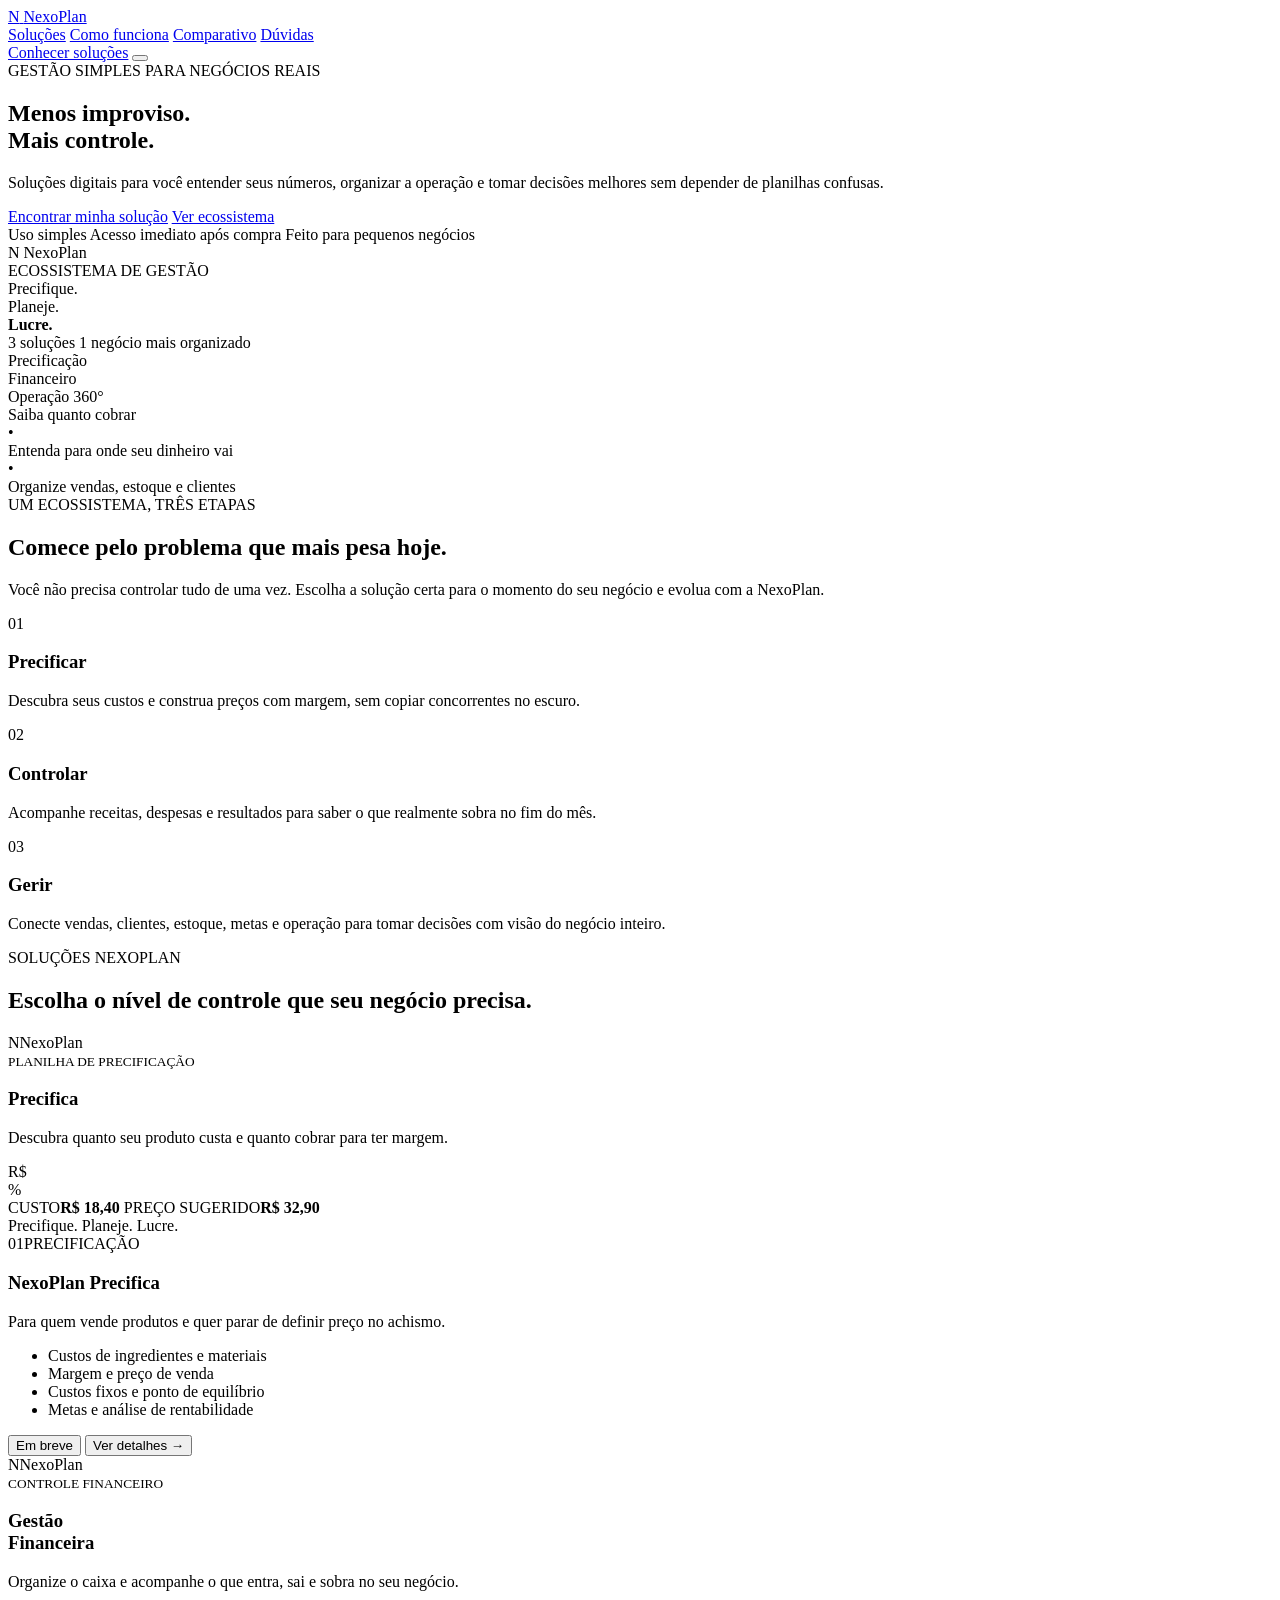
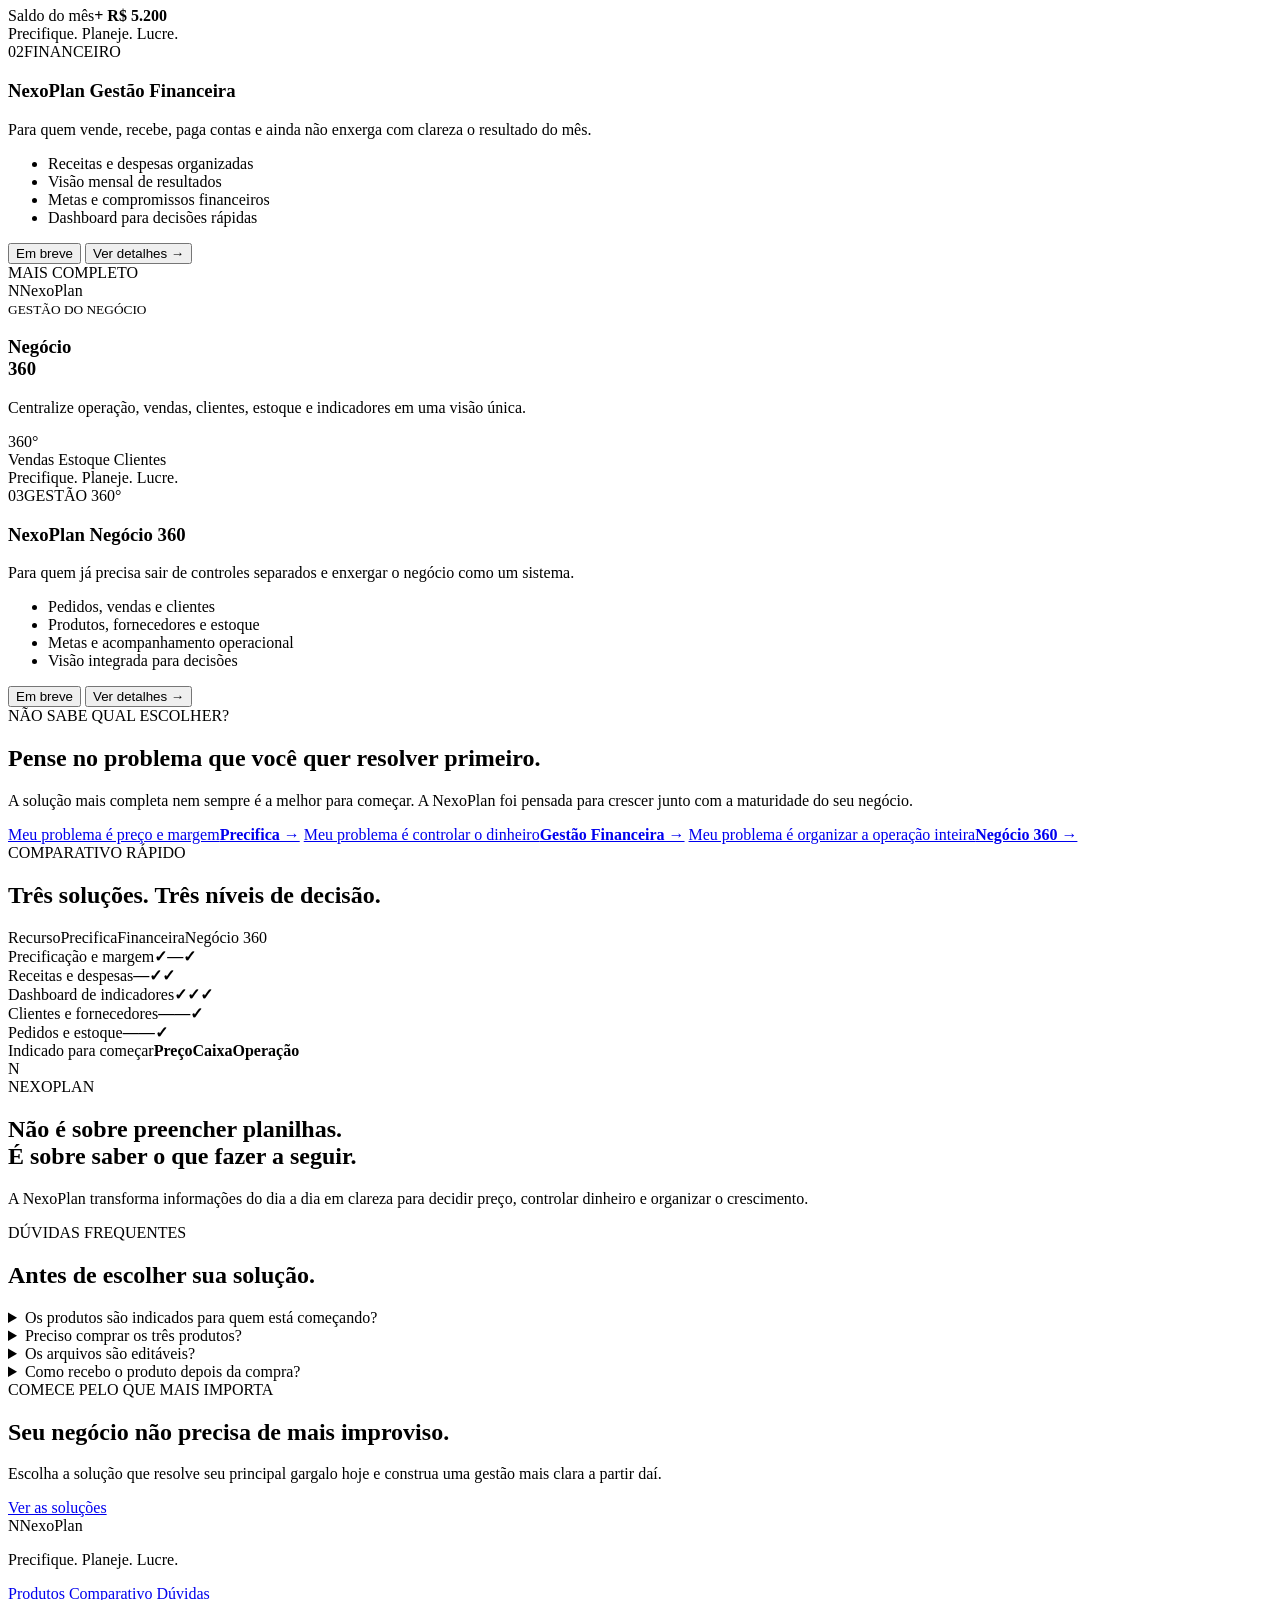
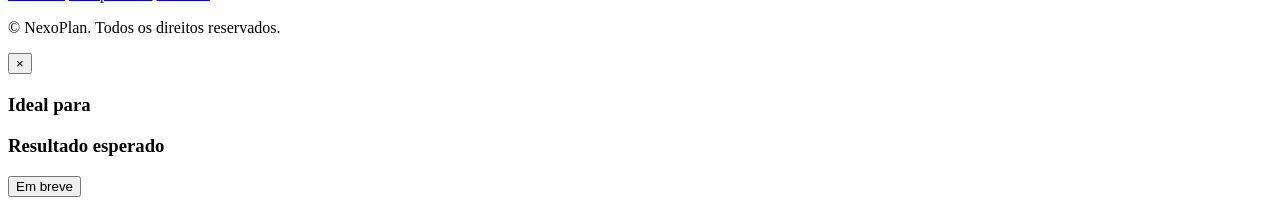
==== index.html @ f985e84d "feat: add three-product NexoPlan landing page" ====
<!DOCTYPE html>
<html lang="pt-BR">
<head>
  <meta charset="UTF-8" />
  <meta name="viewport" content="width=device-width, initial-scale=1.0" />
  <meta name="description" content="NexoPlan: soluções digitais para precificação, gestão financeira e organização de pequenos negócios." />
  <meta name="theme-color" content="#08120e" />
  <title>NexoPlan — Precifique. Planeje. Lucre.</title>
  <link rel="preconnect" href="https://fonts.googleapis.com">
  <link rel="preconnect" href="https://fonts.gstatic.com" crossorigin>
  <link href="https://fonts.googleapis.com/css2?family=Manrope:wght@400;500;600;700;800&family=Plus+Jakarta+Sans:wght@500;600;700;800&display=swap" rel="stylesheet">
  <link rel="stylesheet" href="styles.css" />
</head>
<body>
  <div class="page-glow glow-one"></div>
  <div class="page-glow glow-two"></div>

  <header class="site-header" id="top">
    <a class="brand" href="#top" aria-label="NexoPlan — início">
      <span class="brand-mark" aria-hidden="true">N</span>
      <span class="brand-name">NexoPlan</span>
    </a>

    <nav class="nav" aria-label="Navegação principal">
      <a href="#solucoes">Soluções</a>
      <a href="#como-funciona">Como funciona</a>
      <a href="#comparativo">Comparativo</a>
      <a href="#faq">Dúvidas</a>
    </nav>

    <a class="header-cta" href="#solucoes">Conhecer soluções</a>
    <button class="menu-button" type="button" aria-label="Abrir menu" aria-expanded="false">
      <span></span><span></span>
    </button>
  </header>

  <main>
    <section class="hero section-shell">
      <div class="hero-copy reveal">
        <span class="eyebrow">GESTÃO SIMPLES PARA NEGÓCIOS REAIS</span>
        <h1>Menos improviso.<br><span>Mais controle.</span></h1>
        <p class="hero-text">
          Soluções digitais para você entender seus números, organizar a operação e tomar decisões melhores sem depender de planilhas confusas.
        </p>
        <div class="hero-actions">
          <a class="button button-primary" href="#solucoes">Encontrar minha solução</a>
          <a class="button button-ghost" href="#ecossistema">Ver ecossistema</a>
        </div>
        <div class="trust-row" aria-label="Principais benefícios">
          <span><i></i> Uso simples</span>
          <span><i></i> Acesso imediato após compra</span>
          <span><i></i> Feito para pequenos negócios</span>
        </div>
      </div>

      <div class="hero-visual reveal delay-1" aria-label="Ecossistema de produtos NexoPlan">
        <div class="hero-card hero-card-main">
          <div class="mini-brand"><span>N</span> NexoPlan</div>
          <div class="hero-card-kicker">ECOSSISTEMA DE GESTÃO</div>
          <div class="hero-card-title">Precifique.<br>Planeje.<br><strong>Lucre.</strong></div>
          <div class="hero-card-footer">
            <span>3 soluções</span>
            <span>1 negócio mais organizado</span>
          </div>
        </div>
        <div class="floating-chip chip-one"><span class="dot dot-lime"></span> Precificação</div>
        <div class="floating-chip chip-two"><span class="dot dot-green"></span> Financeiro</div>
        <div class="floating-chip chip-three"><span class="dot dot-soft"></span> Operação 360°</div>
      </div>
    </section>

    <section class="proof-strip" aria-label="Proposta de valor">
      <div>Saiba quanto cobrar</div>
      <span>•</span>
      <div>Entenda para onde seu dinheiro vai</div>
      <span>•</span>
      <div>Organize vendas, estoque e clientes</div>
    </section>

    <section class="section-shell intro-section" id="ecossistema">
      <div class="section-heading reveal">
        <span class="eyebrow">UM ECOSSISTEMA, TRÊS ETAPAS</span>
        <h2>Comece pelo problema que mais pesa hoje.</h2>
        <p>Você não precisa controlar tudo de uma vez. Escolha a solução certa para o momento do seu negócio e evolua com a NexoPlan.</p>
      </div>
      <div class="journey-grid">
        <article class="journey-step reveal">
          <span>01</span>
          <h3>Precificar</h3>
          <p>Descubra seus custos e construa preços com margem, sem copiar concorrentes no escuro.</p>
        </article>
        <article class="journey-step reveal delay-1">
          <span>02</span>
          <h3>Controlar</h3>
          <p>Acompanhe receitas, despesas e resultados para saber o que realmente sobra no fim do mês.</p>
        </article>
        <article class="journey-step reveal delay-2">
          <span>03</span>
          <h3>Gerir</h3>
          <p>Conecte vendas, clientes, estoque, metas e operação para tomar decisões com visão do negócio inteiro.</p>
        </article>
      </div>
    </section>

    <section class="products-section" id="solucoes">
      <div class="section-shell">
        <div class="section-heading reveal">
          <span class="eyebrow">SOLUÇÕES NEXOPLAN</span>
          <h2>Escolha o nível de controle que seu negócio precisa.</h2>
        </div>

        <div class="products-grid">
          <article class="product-card precifica reveal" data-product="precifica">
            <div class="product-cover" aria-label="NexoPlan Precifica">
              <div class="cover-topline"><span class="cover-mark">N</span><span>NexoPlan</span></div>
              <div class="cover-copy">
                <small>PLANILHA DE PRECIFICAÇÃO</small>
                <h3>Precifica</h3>
                <p>Descubra quanto seu produto custa e quanto cobrar para ter margem.</p>
              </div>
              <div class="cover-art pricing-art" aria-hidden="true">
                <div class="coin coin-a">R$</div>
                <div class="coin coin-b">%</div>
                <div class="calc-panel">
                  <span>CUSTO</span><strong>R$ 18,40</strong>
                  <span>PREÇO SUGERIDO</span><strong>R$ 32,90</strong>
                </div>
              </div>
              <div class="cover-tagline">Precifique. Planeje. Lucre.</div>
            </div>
            <div class="product-body">
              <div class="product-meta"><span class="product-number">01</span><span class="product-type">PRECIFICAÇÃO</span></div>
              <h3>NexoPlan Precifica</h3>
              <p class="product-lead">Para quem vende produtos e quer parar de definir preço no achismo.</p>
              <ul>
                <li>Custos de ingredientes e materiais</li>
                <li>Margem e preço de venda</li>
                <li>Custos fixos e ponto de equilíbrio</li>
                <li>Metas e análise de rentabilidade</li>
              </ul>
              <div class="product-actions">
                <button class="button button-primary purchase-button" data-buy="precifica" type="button">Em breve</button>
                <button class="text-button detail-button" data-detail="precifica" type="button">Ver detalhes <span>→</span></button>
              </div>
            </div>
          </article>

          <article class="product-card financeiro reveal delay-1" data-product="financeiro">
            <div class="product-cover" aria-label="NexoPlan Gestão Financeira">
              <div class="cover-topline"><span class="cover-mark">N</span><span>NexoPlan</span></div>
              <div class="cover-copy">
                <small>CONTROLE FINANCEIRO</small>
                <h3>Gestão<br>Financeira</h3>
                <p>Organize o caixa e acompanhe o que entra, sai e sobra no seu negócio.</p>
              </div>
              <div class="cover-art finance-art" aria-hidden="true">
                <div class="chart-bars"><i></i><i></i><i></i><i></i></div>
                <div class="trend-line"></div>
                <div class="finance-badge"><span>Saldo do mês</span><strong>+ R$ 5.200</strong></div>
              </div>
              <div class="cover-tagline">Precifique. Planeje. Lucre.</div>
            </div>
            <div class="product-body">
              <div class="product-meta"><span class="product-number">02</span><span class="product-type">FINANCEIRO</span></div>
              <h3>NexoPlan Gestão Financeira</h3>
              <p class="product-lead">Para quem vende, recebe, paga contas e ainda não enxerga com clareza o resultado do mês.</p>
              <ul>
                <li>Receitas e despesas organizadas</li>
                <li>Visão mensal de resultados</li>
                <li>Metas e compromissos financeiros</li>
                <li>Dashboard para decisões rápidas</li>
              </ul>
              <div class="product-actions">
                <button class="button button-primary purchase-button" data-buy="financeiro" type="button">Em breve</button>
                <button class="text-button detail-button" data-detail="financeiro" type="button">Ver detalhes <span>→</span></button>
              </div>
            </div>
          </article>

          <article class="product-card negocio reveal delay-2" data-product="negocio">
            <div class="recommended">MAIS COMPLETO</div>
            <div class="product-cover" aria-label="NexoPlan Negócio 360">
              <div class="cover-topline"><span class="cover-mark">N</span><span>NexoPlan</span></div>
              <div class="cover-copy">
                <small>GESTÃO DO NEGÓCIO</small>
                <h3>Negócio<br>360</h3>
                <p>Centralize operação, vendas, clientes, estoque e indicadores em uma visão única.</p>
              </div>
              <div class="cover-art business-art" aria-hidden="true">
                <div class="orbit orbit-one"></div>
                <div class="orbit orbit-two"></div>
                <div class="business-core">360°</div>
                <span class="node node-a">Vendas</span>
                <span class="node node-b">Estoque</span>
                <span class="node node-c">Clientes</span>
              </div>
              <div class="cover-tagline">Precifique. Planeje. Lucre.</div>
            </div>
            <div class="product-body">
              <div class="product-meta"><span class="product-number">03</span><span class="product-type">GESTÃO 360°</span></div>
              <h3>NexoPlan Negócio 360</h3>
              <p class="product-lead">Para quem já precisa sair de controles separados e enxergar o negócio como um sistema.</p>
              <ul>
                <li>Pedidos, vendas e clientes</li>
                <li>Produtos, fornecedores e estoque</li>
                <li>Metas e acompanhamento operacional</li>
                <li>Visão integrada para decisões</li>
              </ul>
              <div class="product-actions">
                <button class="button button-primary purchase-button" data-buy="negocio" type="button">Em breve</button>
                <button class="text-button detail-button" data-detail="negocio" type="button">Ver detalhes <span>→</span></button>
              </div>
            </div>
          </article>
        </div>
      </div>
    </section>

    <section class="section-shell fit-section" id="como-funciona">
      <div class="fit-panel reveal">
        <div class="fit-copy">
          <span class="eyebrow">NÃO SABE QUAL ESCOLHER?</span>
          <h2>Pense no problema que você quer resolver primeiro.</h2>
          <p>A solução mais completa nem sempre é a melhor para começar. A NexoPlan foi pensada para crescer junto com a maturidade do seu negócio.</p>
        </div>
        <div class="fit-options">
          <a href="#solucoes" data-focus-product="precifica"><span>Meu problema é preço e margem</span><strong>Precifica →</strong></a>
          <a href="#solucoes" data-focus-product="financeiro"><span>Meu problema é controlar o dinheiro</span><strong>Gestão Financeira →</strong></a>
          <a href="#solucoes" data-focus-product="negocio"><span>Meu problema é organizar a operação inteira</span><strong>Negócio 360 →</strong></a>
        </div>
      </div>
    </section>

    <section class="comparison-section" id="comparativo">
      <div class="section-shell">
        <div class="section-heading reveal">
          <span class="eyebrow">COMPARATIVO RÁPIDO</span>
          <h2>Três soluções. Três níveis de decisão.</h2>
        </div>
        <div class="comparison-table reveal" role="table" aria-label="Comparativo dos produtos">
          <div class="comparison-row comparison-head" role="row">
            <span role="columnheader">Recurso</span><span role="columnheader">Precifica</span><span role="columnheader">Financeira</span><span role="columnheader">Negócio 360</span>
          </div>
          <div class="comparison-row" role="row"><span>Precificação e margem</span><b>✓</b><b>—</b><b>✓</b></div>
          <div class="comparison-row" role="row"><span>Receitas e despesas</span><b>—</b><b>✓</b><b>✓</b></div>
          <div class="comparison-row" role="row"><span>Dashboard de indicadores</span><b>✓</b><b>✓</b><b>✓</b></div>
          <div class="comparison-row" role="row"><span>Clientes e fornecedores</span><b>—</b><b>—</b><b>✓</b></div>
          <div class="comparison-row" role="row"><span>Pedidos e estoque</span><b>—</b><b>—</b><b>✓</b></div>
          <div class="comparison-row" role="row"><span>Indicado para começar</span><b>Preço</b><b>Caixa</b><b>Operação</b></div>
        </div>
      </div>
    </section>

    <section class="manifesto section-shell reveal">
      <div class="manifesto-mark">N</div>
      <div>
        <span class="eyebrow">NEXOPLAN</span>
        <h2>Não é sobre preencher planilhas.<br>É sobre saber o que fazer a seguir.</h2>
        <p>A NexoPlan transforma informações do dia a dia em clareza para decidir preço, controlar dinheiro e organizar o crescimento.</p>
      </div>
    </section>

    <section class="section-shell faq-section" id="faq">
      <div class="section-heading reveal">
        <span class="eyebrow">DÚVIDAS FREQUENTES</span>
        <h2>Antes de escolher sua solução.</h2>
      </div>
      <div class="faq-list">
        <details class="reveal">
          <summary>Os produtos são indicados para quem está começando?</summary>
          <p>Sim. A proposta da NexoPlan é simplificar conceitos de gestão e transformar dados básicos do negócio em decisões práticas, sem exigir conhecimento avançado de finanças.</p>
        </details>
        <details class="reveal">
          <summary>Preciso comprar os três produtos?</summary>
          <p>Não. Cada solução resolve um estágio diferente. Você pode começar pelo problema mais urgente e evoluir para outras ferramentas conforme a necessidade.</p>
        </details>
        <details class="reveal">
          <summary>Os arquivos são editáveis?</summary>
          <p>Sim. Os produtos foram pensados para serem usados e ajustados dentro da realidade de pequenos negócios, seguindo as instruções do material de apoio de cada solução.</p>
        </details>
        <details class="reveal">
          <summary>Como recebo o produto depois da compra?</summary>
          <p>A entrega será feita pela Hotmart. Assim que os links finais forem conectados ao site, cada botão levará diretamente ao checkout correspondente.</p>
        </details>
      </div>
    </section>

    <section class="final-cta section-shell reveal">
      <span class="eyebrow">COMECE PELO QUE MAIS IMPORTA</span>
      <h2>Seu negócio não precisa de mais improviso.</h2>
      <p>Escolha a solução que resolve seu principal gargalo hoje e construa uma gestão mais clara a partir daí.</p>
      <a class="button button-primary" href="#solucoes">Ver as soluções</a>
    </section>
  </main>

  <footer class="site-footer">
    <div class="footer-brand">
      <div class="brand"><span class="brand-mark">N</span><span class="brand-name">NexoPlan</span></div>
      <p>Precifique. Planeje. Lucre.</p>
    </div>
    <div class="footer-links">
      <a href="#solucoes">Produtos</a>
      <a href="#comparativo">Comparativo</a>
      <a href="#faq">Dúvidas</a>
    </div>
    <p class="copyright">© <span id="current-year"></span> NexoPlan. Todos os direitos reservados.</p>
  </footer>

  <div class="modal-backdrop" id="product-modal" aria-hidden="true">
    <div class="product-modal" role="dialog" aria-modal="true" aria-labelledby="modal-title">
      <button class="modal-close" type="button" aria-label="Fechar">×</button>
      <span class="eyebrow" id="modal-kicker"></span>
      <h2 id="modal-title"></h2>
      <p id="modal-description"></p>
      <div class="modal-columns">
        <div><h3>Ideal para</h3><p id="modal-ideal"></p></div>
        <div><h3>Resultado esperado</h3><p id="modal-result"></p></div>
      </div>
      <ul id="modal-features"></ul>
      <button class="button button-primary modal-buy" type="button">Em breve</button>
    </div>
  </div>

  <script src="script.js"></script>
</body>
</html>
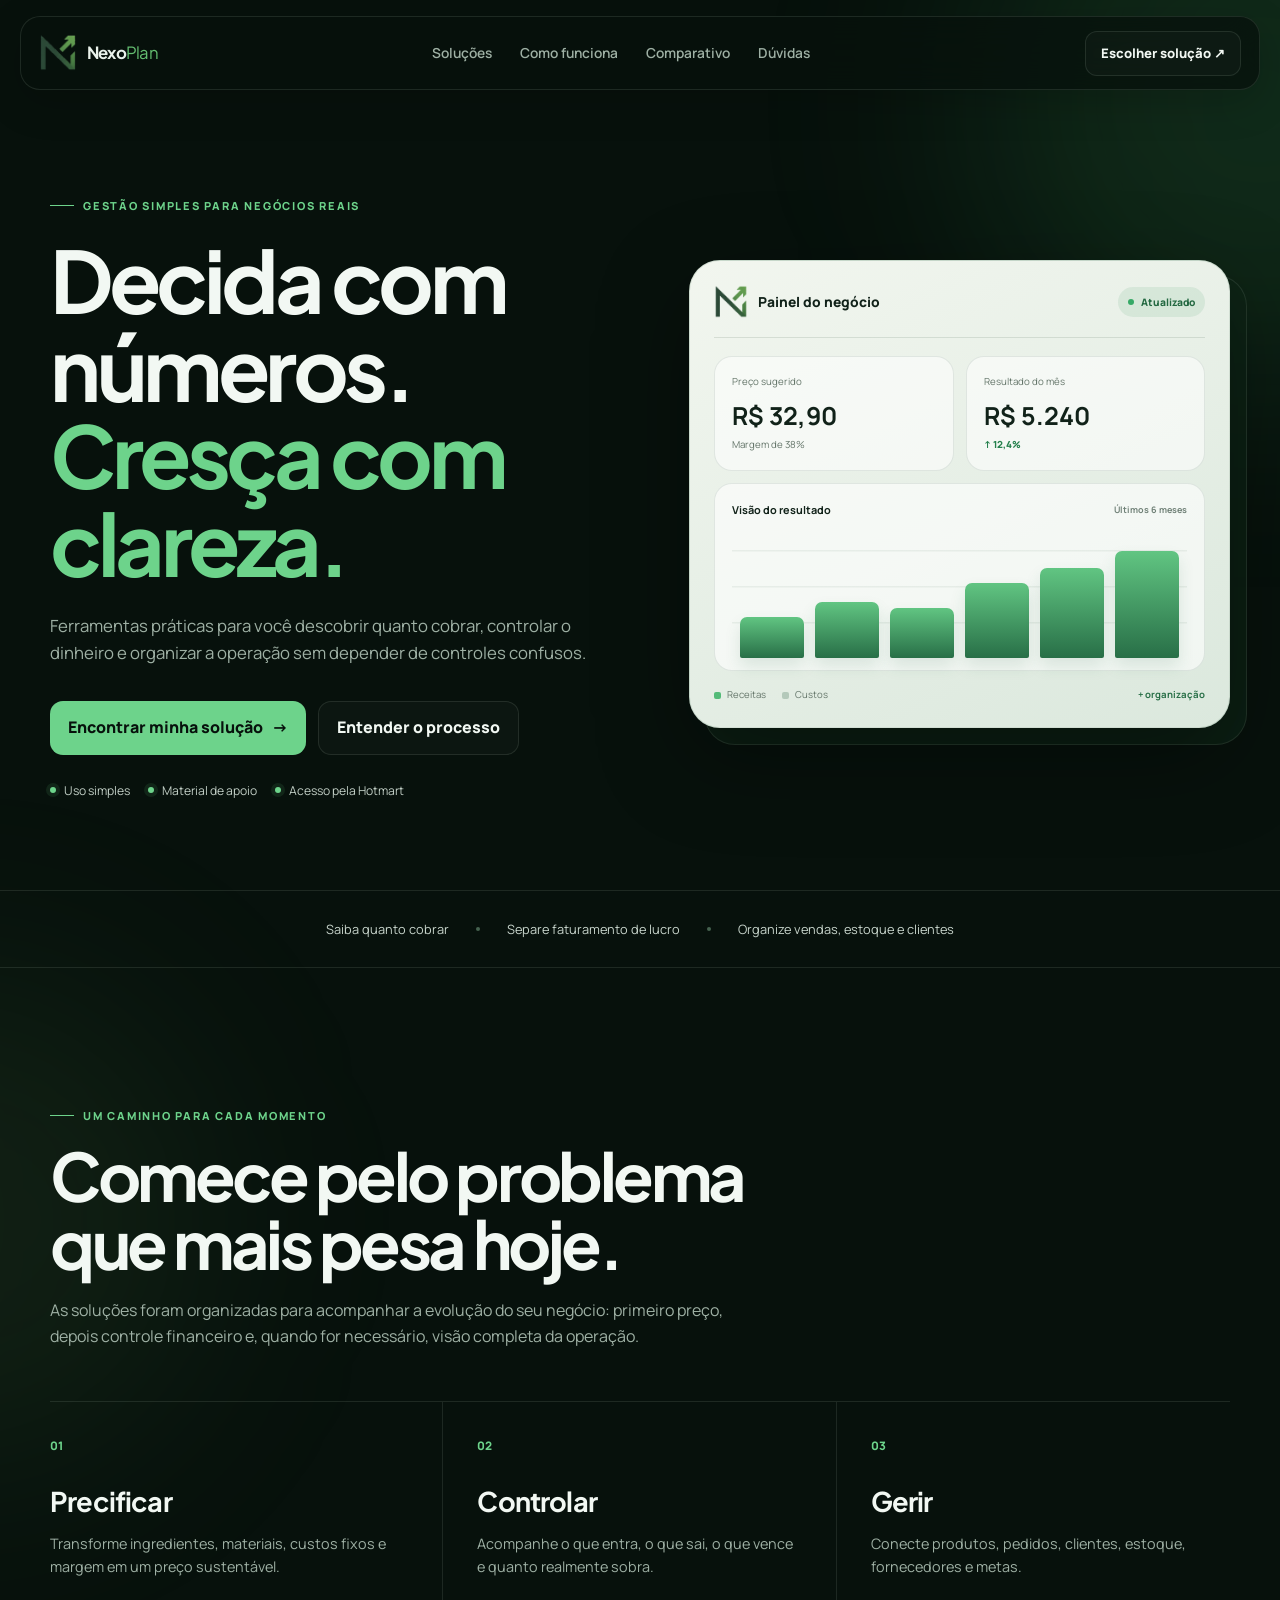
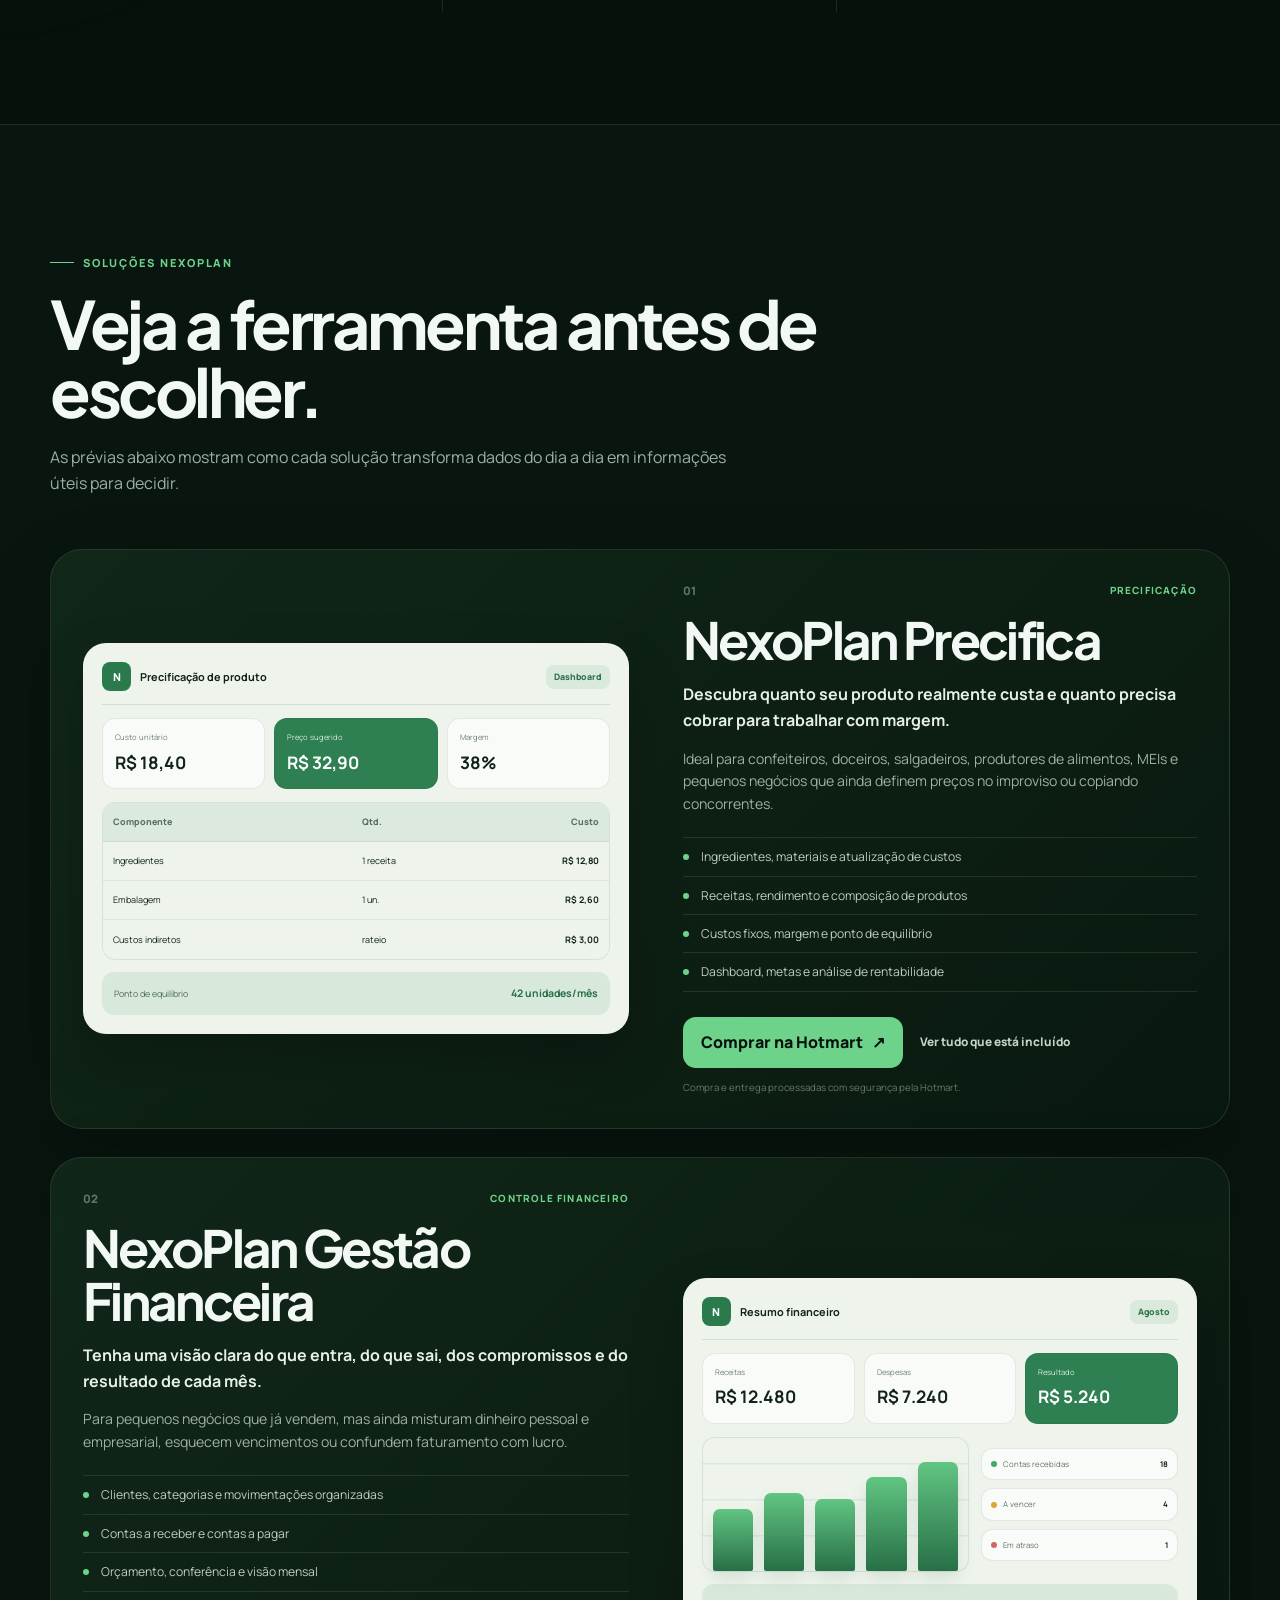
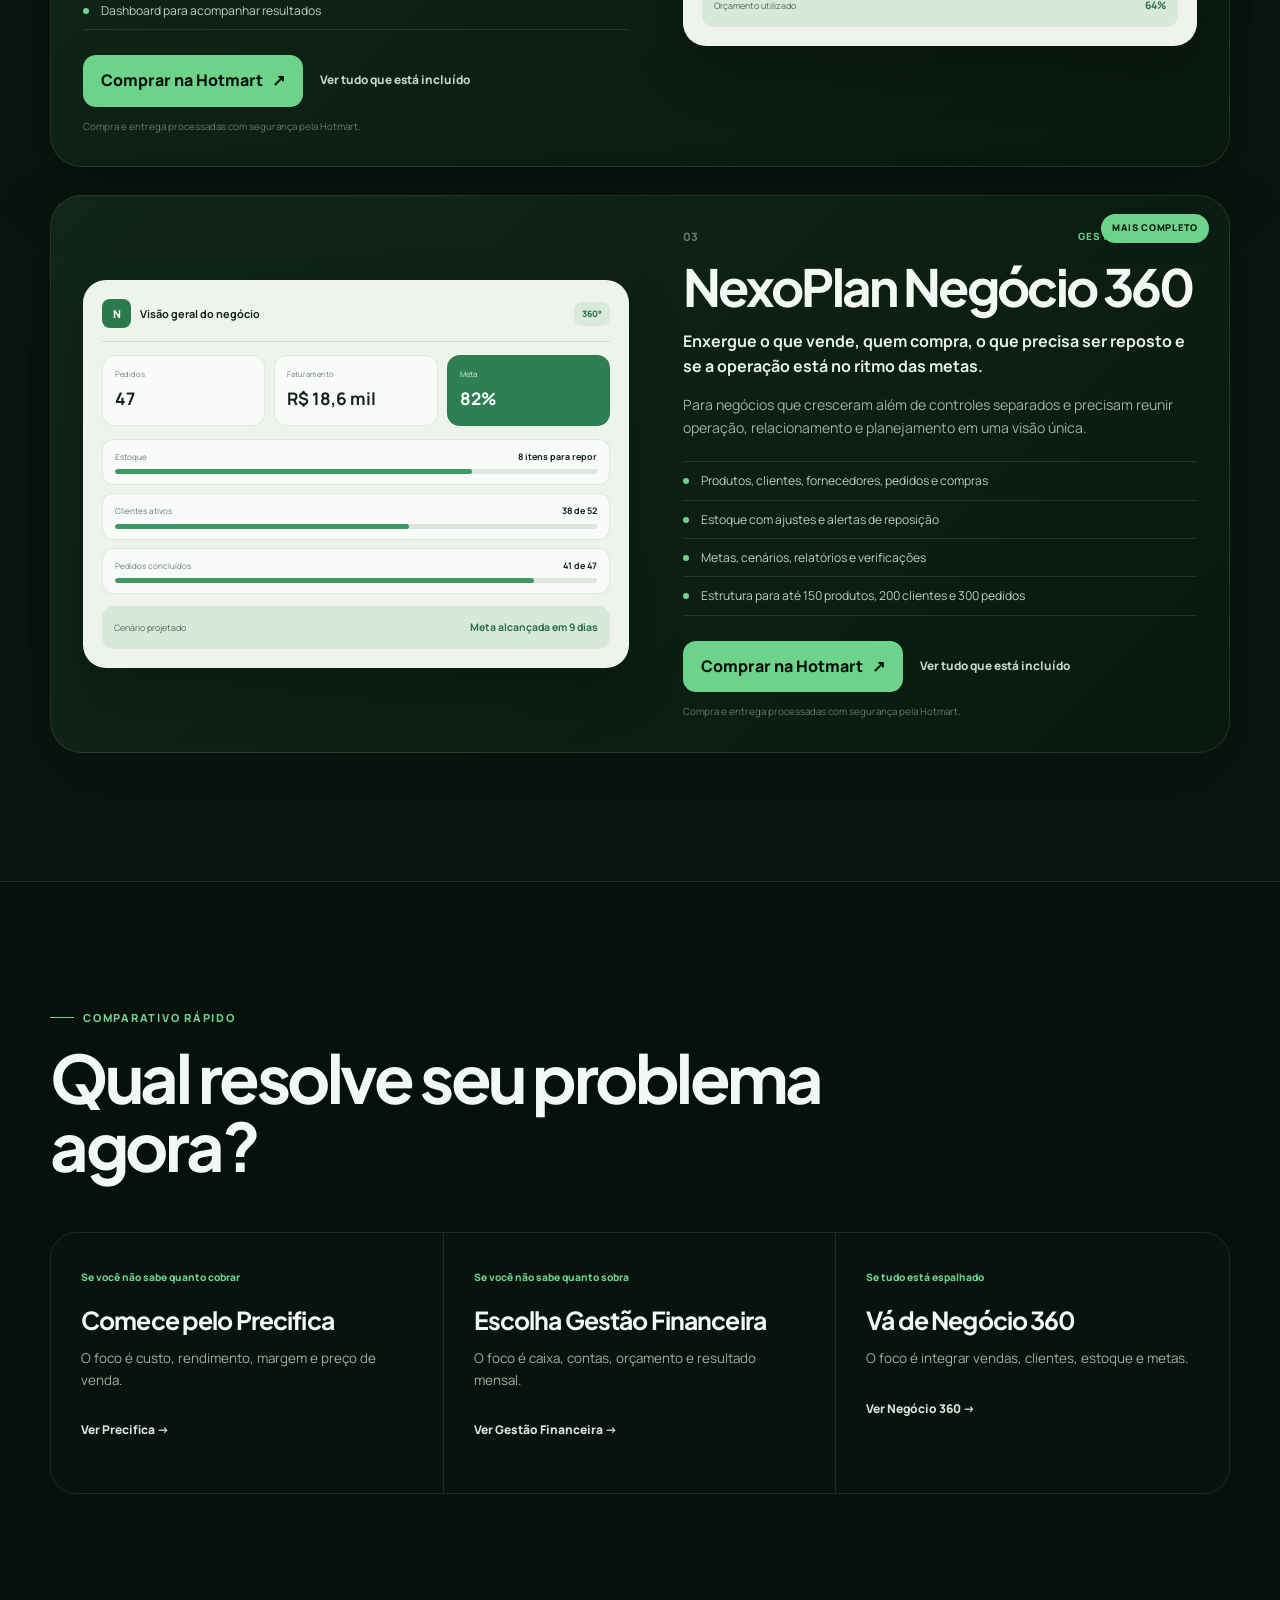
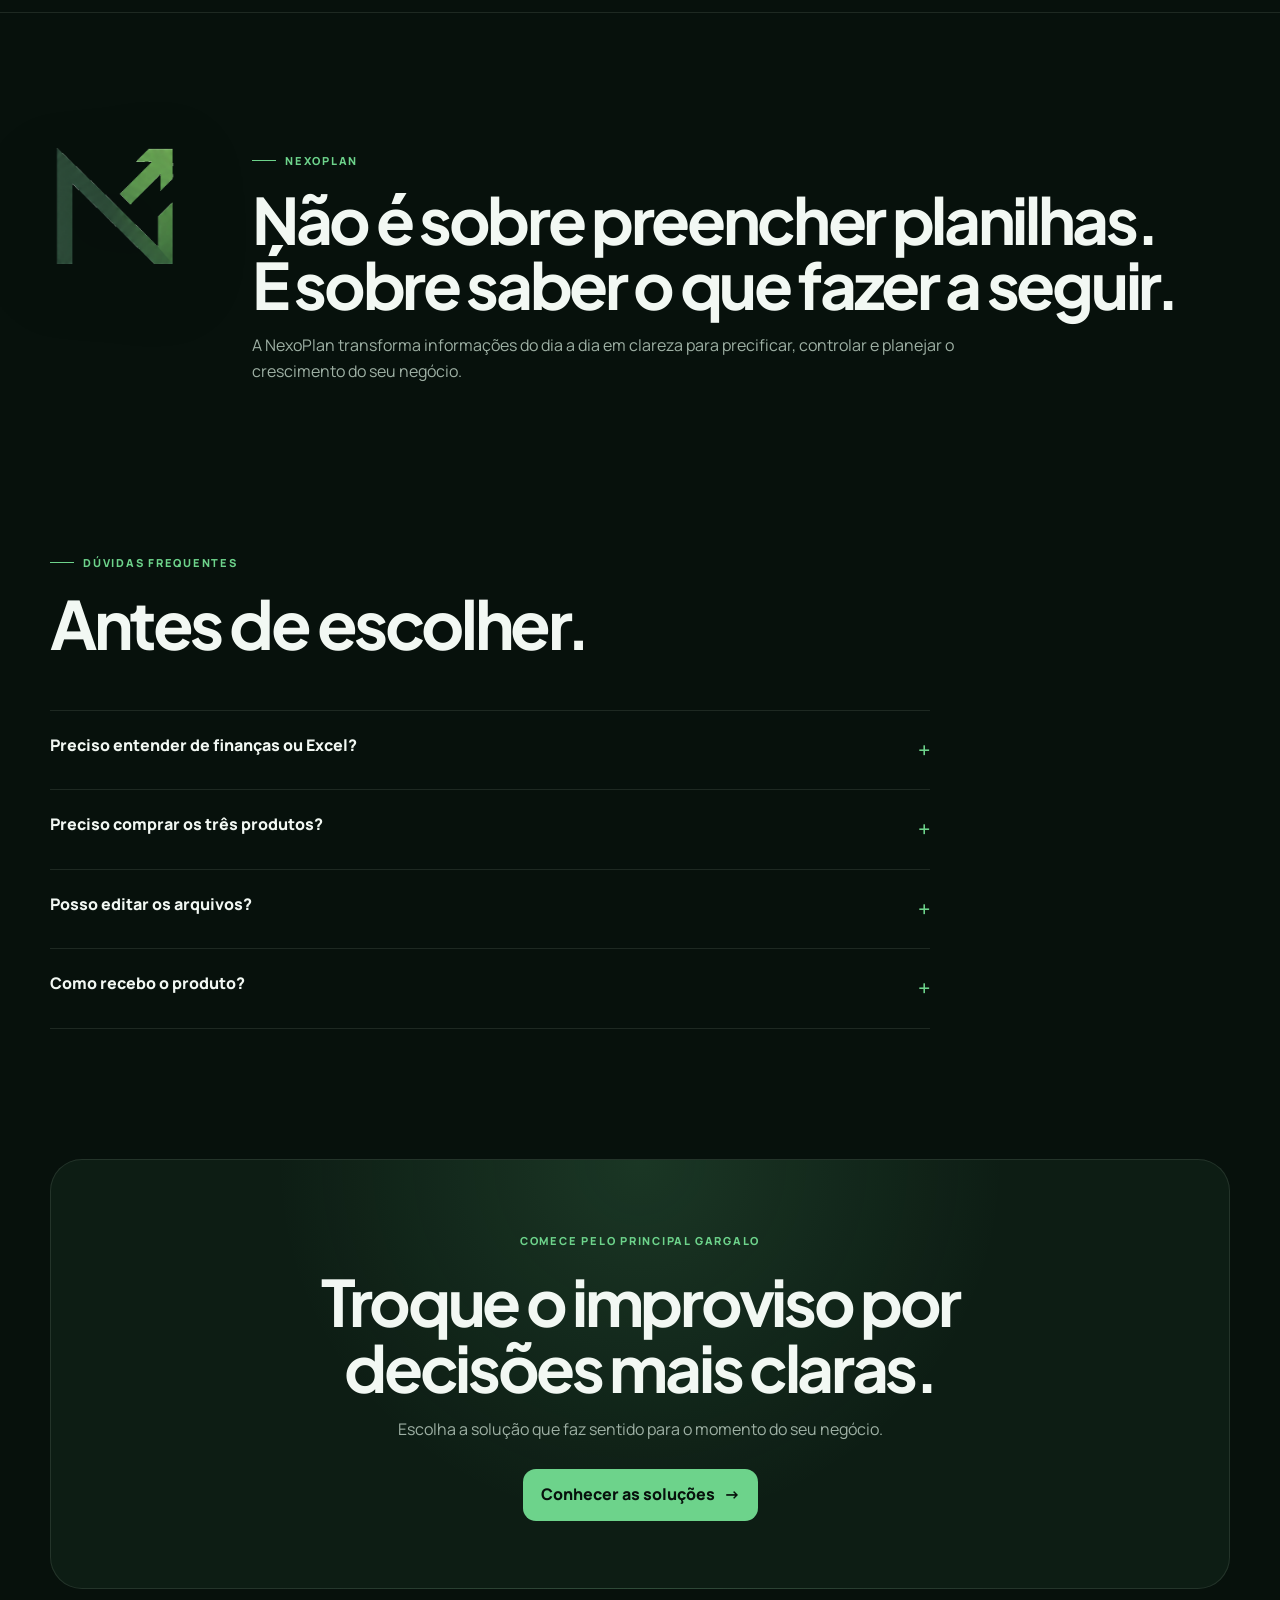
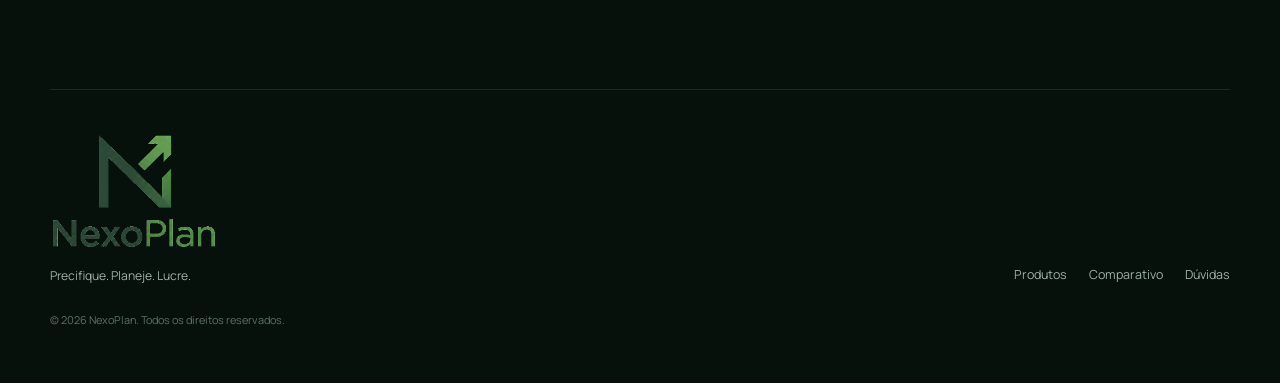
==== commit 0e4954d5: "Redesign NexoPlan site with brand assets and product previews" ====
--- a/index.html
+++ b/index.html
@@ -1,326 +1,164 @@
 <!DOCTYPE html>
 <html lang="pt-BR">
 <head>
-  <meta charset="UTF-8" />
-  <meta name="viewport" content="width=device-width, initial-scale=1.0" />
-  <meta name="description" content="NexoPlan: soluções digitais para precificação, gestão financeira e organização de pequenos negócios." />
-  <meta name="theme-color" content="#08120e" />
+  <meta charset="UTF-8">
+  <meta name="viewport" content="width=device-width, initial-scale=1">
+  <meta name="description" content="NexoPlan: soluções práticas de precificação, controle financeiro e gestão para pequenos negócios.">
+  <meta name="theme-color" content="#07110c">
+  <meta property="og:title" content="NexoPlan — Precifique. Planeje. Lucre.">
+  <meta property="og:description" content="Organize os números do seu negócio e tome decisões com mais clareza.">
   <title>NexoPlan — Precifique. Planeje. Lucre.</title>
+  <link rel="icon" type="image/png" href="assets/nexoplan-icon.png">
+  <link rel="apple-touch-icon" href="assets/nexoplan-icon.png">
   <link rel="preconnect" href="https://fonts.googleapis.com">
   <link rel="preconnect" href="https://fonts.gstatic.com" crossorigin>
-  <link href="https://fonts.googleapis.com/css2?family=Manrope:wght@400;500;600;700;800&family=Plus+Jakarta+Sans:wght@500;600;700;800&display=swap" rel="stylesheet">
-  <link rel="stylesheet" href="styles.css" />
+  <link href="https://fonts.googleapis.com/css2?family=Manrope:wght@400;500;600;700;800&family=Plus+Jakarta+Sans:wght@600;700;800&display=swap" rel="stylesheet">
+  <link rel="stylesheet" href="styles.css">
 </head>
 <body>
-  <div class="page-glow glow-one"></div>
-  <div class="page-glow glow-two"></div>
+  <a class="skip-link" href="#conteudo">Ir para o conteúdo</a>
+  <div class="ambient ambient-one" aria-hidden="true"></div>
+  <div class="ambient ambient-two" aria-hidden="true"></div>
 
-  <header class="site-header" id="top">
-    <a class="brand" href="#top" aria-label="NexoPlan — início">
-      <span class="brand-mark" aria-hidden="true">N</span>
-      <span class="brand-name">NexoPlan</span>
-    </a>
-
-    <nav class="nav" aria-label="Navegação principal">
-      <a href="#solucoes">Soluções</a>
-      <a href="#como-funciona">Como funciona</a>
-      <a href="#comparativo">Comparativo</a>
-      <a href="#faq">Dúvidas</a>
+  <header class="site-header" id="topo">
+    <a class="brand brand-horizontal" href="#topo" aria-label="NexoPlan — início"><img src="assets/nexoplan-icon.png" alt="" width="42" height="42"><span><b>Nexo</b>Plan</span></a>
+    <nav class="nav" id="main-nav" aria-label="Navegação principal">
+      <a href="#solucoes">Soluções</a><a href="#como-funciona">Como funciona</a><a href="#comparativo">Comparativo</a><a href="#duvidas">Dúvidas</a>
     </nav>
-
-    <a class="header-cta" href="#solucoes">Conhecer soluções</a>
-    <button class="menu-button" type="button" aria-label="Abrir menu" aria-expanded="false">
-      <span></span><span></span>
-    </button>
+    <a class="header-cta" href="#solucoes">Escolher solução <span aria-hidden="true">↗</span></a>
+    <button class="menu-button" type="button" aria-label="Abrir menu" aria-controls="main-nav" aria-expanded="false"><span></span><span></span></button>
   </header>
 
-  <main>
+  <main id="conteudo">
     <section class="hero section-shell">
       <div class="hero-copy reveal">
         <span class="eyebrow">GESTÃO SIMPLES PARA NEGÓCIOS REAIS</span>
-        <h1>Menos improviso.<br><span>Mais controle.</span></h1>
-        <p class="hero-text">
-          Soluções digitais para você entender seus números, organizar a operação e tomar decisões melhores sem depender de planilhas confusas.
-        </p>
-        <div class="hero-actions">
-          <a class="button button-primary" href="#solucoes">Encontrar minha solução</a>
-          <a class="button button-ghost" href="#ecossistema">Ver ecossistema</a>
-        </div>
-        <div class="trust-row" aria-label="Principais benefícios">
-          <span><i></i> Uso simples</span>
-          <span><i></i> Acesso imediato após compra</span>
-          <span><i></i> Feito para pequenos negócios</span>
-        </div>
+        <h1>Decida com números.<br><span>Cresça com clareza.</span></h1>
+        <p class="hero-text">Ferramentas práticas para você descobrir quanto cobrar, controlar o dinheiro e organizar a operação sem depender de controles confusos.</p>
+        <div class="hero-actions"><a class="button button-primary" href="#solucoes">Encontrar minha solução <span aria-hidden="true">→</span></a><a class="button button-ghost" href="#como-funciona">Entender o processo</a></div>
+        <ul class="trust-row" aria-label="Benefícios dos produtos"><li><i></i> Uso simples</li><li><i></i> Material de apoio</li><li><i></i> Acesso pela Hotmart</li></ul>
       </div>
-
-      <div class="hero-visual reveal delay-1" aria-label="Ecossistema de produtos NexoPlan">
-        <div class="hero-card hero-card-main">
-          <div class="mini-brand"><span>N</span> NexoPlan</div>
-          <div class="hero-card-kicker">ECOSSISTEMA DE GESTÃO</div>
-          <div class="hero-card-title">Precifique.<br>Planeje.<br><strong>Lucre.</strong></div>
-          <div class="hero-card-footer">
-            <span>3 soluções</span>
-            <span>1 negócio mais organizado</span>
-          </div>
-        </div>
-        <div class="floating-chip chip-one"><span class="dot dot-lime"></span> Precificação</div>
-        <div class="floating-chip chip-two"><span class="dot dot-green"></span> Financeiro</div>
-        <div class="floating-chip chip-three"><span class="dot dot-soft"></span> Operação 360°</div>
+      <div class="hero-dashboard reveal delay-1" aria-label="Exemplo de painel NexoPlan">
+        <div class="dashboard-top"><div class="dashboard-brand"><img src="assets/nexoplan-icon.png" alt="" width="34" height="34"><span>Painel do negócio</span></div><span class="status-pill"><i></i> Atualizado</span></div>
+        <div class="dashboard-kpis"><article><span>Preço sugerido</span><strong>R$ 32,90</strong><small>Margem de 38%</small></article><article><span>Resultado do mês</span><strong>R$ 5.240</strong><small class="positive">↑ 12,4%</small></article></div>
+        <div class="dashboard-chart"><div class="chart-head"><span>Visão do resultado</span><b>Últimos 6 meses</b></div><div class="chart-grid"><i style="--h:34%"></i><i style="--h:46%"></i><i style="--h:41%"></i><i style="--h:62%"></i><i style="--h:74%"></i><i style="--h:88%"></i></div></div>
+        <div class="dashboard-foot"><span><i class="legend receita"></i>Receitas</span><span><i class="legend custo"></i>Custos</span><strong>+ organização</strong></div>
       </div>
     </section>
 
-    <section class="proof-strip" aria-label="Proposta de valor">
-      <div>Saiba quanto cobrar</div>
-      <span>•</span>
-      <div>Entenda para onde seu dinheiro vai</div>
-      <span>•</span>
-      <div>Organize vendas, estoque e clientes</div>
-    </section>
+    <section class="proof-strip" aria-label="Resultados que a NexoPlan ajuda a alcançar"><span>Saiba quanto cobrar</span><i></i><span>Separe faturamento de lucro</span><i></i><span>Organize vendas, estoque e clientes</span></section>
 
-    <section class="section-shell intro-section" id="ecossistema">
-      <div class="section-heading reveal">
-        <span class="eyebrow">UM ECOSSISTEMA, TRÊS ETAPAS</span>
-        <h2>Comece pelo problema que mais pesa hoje.</h2>
-        <p>Você não precisa controlar tudo de uma vez. Escolha a solução certa para o momento do seu negócio e evolua com a NexoPlan.</p>
-      </div>
+    <section class="section-shell journey" id="como-funciona">
+      <div class="section-heading reveal"><span class="eyebrow">UM CAMINHO PARA CADA MOMENTO</span><h2>Comece pelo problema que mais pesa hoje.</h2><p>As soluções foram organizadas para acompanhar a evolução do seu negócio: primeiro preço, depois controle financeiro e, quando for necessário, visão completa da operação.</p></div>
       <div class="journey-grid">
-        <article class="journey-step reveal">
-          <span>01</span>
-          <h3>Precificar</h3>
-          <p>Descubra seus custos e construa preços com margem, sem copiar concorrentes no escuro.</p>
-        </article>
-        <article class="journey-step reveal delay-1">
-          <span>02</span>
-          <h3>Controlar</h3>
-          <p>Acompanhe receitas, despesas e resultados para saber o que realmente sobra no fim do mês.</p>
-        </article>
-        <article class="journey-step reveal delay-2">
-          <span>03</span>
-          <h3>Gerir</h3>
-          <p>Conecte vendas, clientes, estoque, metas e operação para tomar decisões com visão do negócio inteiro.</p>
-        </article>
+        <article class="journey-step reveal"><span>01</span><h3>Precificar</h3><p>Transforme ingredientes, materiais, custos fixos e margem em um preço sustentável.</p></article>
+        <article class="journey-step reveal delay-1"><span>02</span><h3>Controlar</h3><p>Acompanhe o que entra, o que sai, o que vence e quanto realmente sobra.</p></article>
+        <article class="journey-step reveal delay-2"><span>03</span><h3>Gerir</h3><p>Conecte produtos, pedidos, clientes, estoque, fornecedores e metas.</p></article>
       </div>
     </section>
 
-    <section class="products-section" id="solucoes">
+    <section class="solutions" id="solucoes">
       <div class="section-shell">
-        <div class="section-heading reveal">
-          <span class="eyebrow">SOLUÇÕES NEXOPLAN</span>
-          <h2>Escolha o nível de controle que seu negócio precisa.</h2>
-        </div>
+        <div class="section-heading reveal"><span class="eyebrow">SOLUÇÕES NEXOPLAN</span><h2>Veja a ferramenta antes de escolher.</h2><p>As prévias abaixo mostram como cada solução transforma dados do dia a dia em informações úteis para decidir.</p></div>
 
-        <div class="products-grid">
-          <article class="product-card precifica reveal" data-product="precifica">
-            <div class="product-cover" aria-label="NexoPlan Precifica">
-              <div class="cover-topline"><span class="cover-mark">N</span><span>NexoPlan</span></div>
-              <div class="cover-copy">
-                <small>PLANILHA DE PRECIFICAÇÃO</small>
-                <h3>Precifica</h3>
-                <p>Descubra quanto seu produto custa e quanto cobrar para ter margem.</p>
-              </div>
-              <div class="cover-art pricing-art" aria-hidden="true">
-                <div class="coin coin-a">R$</div>
-                <div class="coin coin-b">%</div>
-                <div class="calc-panel">
-                  <span>CUSTO</span><strong>R$ 18,40</strong>
-                  <span>PREÇO SUGERIDO</span><strong>R$ 32,90</strong>
-                </div>
-              </div>
-              <div class="cover-tagline">Precifique. Planeje. Lucre.</div>
-            </div>
-            <div class="product-body">
-              <div class="product-meta"><span class="product-number">01</span><span class="product-type">PRECIFICAÇÃO</span></div>
-              <h3>NexoPlan Precifica</h3>
-              <p class="product-lead">Para quem vende produtos e quer parar de definir preço no achismo.</p>
-              <ul>
-                <li>Custos de ingredientes e materiais</li>
-                <li>Margem e preço de venda</li>
-                <li>Custos fixos e ponto de equilíbrio</li>
-                <li>Metas e análise de rentabilidade</li>
-              </ul>
-              <div class="product-actions">
-                <button class="button button-primary purchase-button" data-buy="precifica" type="button">Em breve</button>
-                <button class="text-button detail-button" data-detail="precifica" type="button">Ver detalhes <span>→</span></button>
-              </div>
-            </div>
-          </article>
+        <article class="product-showcase reveal" data-product="precifica">
+          <div class="sheet-preview preview-pricing" aria-label="Prévia da planilha NexoPlan Precifica">
+            <div class="sheet-toolbar"><span class="sheet-logo">N</span><b>Precificação de produto</b><span class="sheet-tab">Dashboard</span></div>
+            <div class="sheet-metrics"><div><small>Custo unitário</small><strong>R$ 18,40</strong></div><div class="featured"><small>Preço sugerido</small><strong>R$ 32,90</strong></div><div><small>Margem</small><strong>38%</strong></div></div>
+            <div class="sheet-table"><div class="table-row table-head"><span>Componente</span><span>Qtd.</span><span>Custo</span></div><div class="table-row"><span>Ingredientes</span><span>1 receita</span><b>R$ 12,80</b></div><div class="table-row"><span>Embalagem</span><span>1 un.</span><b>R$ 2,60</b></div><div class="table-row"><span>Custos indiretos</span><span>rateio</span><b>R$ 3,00</b></div></div>
+            <div class="sheet-callout"><span>Ponto de equilíbrio</span><strong>42 unidades/mês</strong></div>
+          </div>
+          <div class="product-copy">
+            <div class="product-heading"><span class="product-index">01</span><span class="product-category">PRECIFICAÇÃO</span></div>
+            <h3>NexoPlan Precifica</h3>
+            <p class="product-promise">Descubra quanto seu produto realmente custa e quanto precisa cobrar para trabalhar com margem.</p>
+            <p>Ideal para confeiteiros, doceiros, salgadeiros, produtores de alimentos, MEIs e pequenos negócios que ainda definem preços no improviso ou copiando concorrentes.</p>
+            <ul class="feature-list"><li>Ingredientes, materiais e atualização de custos</li><li>Receitas, rendimento e composição de produtos</li><li>Custos fixos, margem e ponto de equilíbrio</li><li>Dashboard, metas e análise de rentabilidade</li></ul>
+            <div class="product-actions"><a class="button button-primary" href="https://pay.hotmart.com/B107154291R">Comprar na Hotmart <span aria-hidden="true">↗</span></a><button class="detail-button" type="button" data-detail="precifica">Ver tudo que está incluído</button></div>
+            <small class="purchase-note">Compra e entrega processadas com segurança pela Hotmart.</small>
+          </div>
+        </article>
 
-          <article class="product-card financeiro reveal delay-1" data-product="financeiro">
-            <div class="product-cover" aria-label="NexoPlan Gestão Financeira">
-              <div class="cover-topline"><span class="cover-mark">N</span><span>NexoPlan</span></div>
-              <div class="cover-copy">
-                <small>CONTROLE FINANCEIRO</small>
-                <h3>Gestão<br>Financeira</h3>
-                <p>Organize o caixa e acompanhe o que entra, sai e sobra no seu negócio.</p>
-              </div>
-              <div class="cover-art finance-art" aria-hidden="true">
-                <div class="chart-bars"><i></i><i></i><i></i><i></i></div>
-                <div class="trend-line"></div>
-                <div class="finance-badge"><span>Saldo do mês</span><strong>+ R$ 5.200</strong></div>
-              </div>
-              <div class="cover-tagline">Precifique. Planeje. Lucre.</div>
-            </div>
-            <div class="product-body">
-              <div class="product-meta"><span class="product-number">02</span><span class="product-type">FINANCEIRO</span></div>
-              <h3>NexoPlan Gestão Financeira</h3>
-              <p class="product-lead">Para quem vende, recebe, paga contas e ainda não enxerga com clareza o resultado do mês.</p>
-              <ul>
-                <li>Receitas e despesas organizadas</li>
-                <li>Visão mensal de resultados</li>
-                <li>Metas e compromissos financeiros</li>
-                <li>Dashboard para decisões rápidas</li>
-              </ul>
-              <div class="product-actions">
-                <button class="button button-primary purchase-button" data-buy="financeiro" type="button">Em breve</button>
-                <button class="text-button detail-button" data-detail="financeiro" type="button">Ver detalhes <span>→</span></button>
-              </div>
-            </div>
-          </article>
+        <article class="product-showcase reverse reveal" data-product="financeiro">
+          <div class="sheet-preview preview-finance" aria-label="Prévia da planilha NexoPlan Gestão Financeira">
+            <div class="sheet-toolbar"><span class="sheet-logo">N</span><b>Resumo financeiro</b><span class="sheet-tab">Agosto</span></div>
+            <div class="sheet-metrics"><div><small>Receitas</small><strong>R$ 12.480</strong></div><div><small>Despesas</small><strong>R$ 7.240</strong></div><div class="featured"><small>Resultado</small><strong>R$ 5.240</strong></div></div>
+            <div class="finance-visual"><div class="finance-bars"><i style="--h:52%"></i><i style="--h:66%"></i><i style="--h:61%"></i><i style="--h:79%"></i><i style="--h:92%"></i></div><div class="finance-summary"><span><i class="status paid"></i>Contas recebidas <b>18</b></span><span><i class="status pending"></i>A vencer <b>4</b></span><span><i class="status alert"></i>Em atraso <b>1</b></span></div></div>
+            <div class="sheet-callout"><span>Orçamento utilizado</span><strong>64%</strong></div>
+          </div>
+          <div class="product-copy">
+            <div class="product-heading"><span class="product-index">02</span><span class="product-category">CONTROLE FINANCEIRO</span></div>
+            <h3>NexoPlan Gestão Financeira</h3>
+            <p class="product-promise">Tenha uma visão clara do que entra, do que sai, dos compromissos e do resultado de cada mês.</p>
+            <p>Para pequenos negócios que já vendem, mas ainda misturam dinheiro pessoal e empresarial, esquecem vencimentos ou confundem faturamento com lucro.</p>
+            <ul class="feature-list"><li>Clientes, categorias e movimentações organizadas</li><li>Contas a receber e contas a pagar</li><li>Orçamento, conferência e visão mensal</li><li>Dashboard para acompanhar resultados</li></ul>
+            <div class="product-actions"><a class="button button-primary" href="https://pay.hotmart.com/U107329608Y">Comprar na Hotmart <span aria-hidden="true">↗</span></a><button class="detail-button" type="button" data-detail="financeiro">Ver tudo que está incluído</button></div>
+            <small class="purchase-note">Compra e entrega processadas com segurança pela Hotmart.</small>
+          </div>
+        </article>
 
-          <article class="product-card negocio reveal delay-2" data-product="negocio">
-            <div class="recommended">MAIS COMPLETO</div>
-            <div class="product-cover" aria-label="NexoPlan Negócio 360">
-              <div class="cover-topline"><span class="cover-mark">N</span><span>NexoPlan</span></div>
-              <div class="cover-copy">
-                <small>GESTÃO DO NEGÓCIO</small>
-                <h3>Negócio<br>360</h3>
-                <p>Centralize operação, vendas, clientes, estoque e indicadores em uma visão única.</p>
-              </div>
-              <div class="cover-art business-art" aria-hidden="true">
-                <div class="orbit orbit-one"></div>
-                <div class="orbit orbit-two"></div>
-                <div class="business-core">360°</div>
-                <span class="node node-a">Vendas</span>
-                <span class="node node-b">Estoque</span>
-                <span class="node node-c">Clientes</span>
-              </div>
-              <div class="cover-tagline">Precifique. Planeje. Lucre.</div>
-            </div>
-            <div class="product-body">
-              <div class="product-meta"><span class="product-number">03</span><span class="product-type">GESTÃO 360°</span></div>
-              <h3>NexoPlan Negócio 360</h3>
-              <p class="product-lead">Para quem já precisa sair de controles separados e enxergar o negócio como um sistema.</p>
-              <ul>
-                <li>Pedidos, vendas e clientes</li>
-                <li>Produtos, fornecedores e estoque</li>
-                <li>Metas e acompanhamento operacional</li>
-                <li>Visão integrada para decisões</li>
-              </ul>
-              <div class="product-actions">
-                <button class="button button-primary purchase-button" data-buy="negocio" type="button">Em breve</button>
-                <button class="text-button detail-button" data-detail="negocio" type="button">Ver detalhes <span>→</span></button>
-              </div>
-            </div>
-          </article>
-        </div>
-      </div>
-    </section>
-
-    <section class="section-shell fit-section" id="como-funciona">
-      <div class="fit-panel reveal">
-        <div class="fit-copy">
-          <span class="eyebrow">NÃO SABE QUAL ESCOLHER?</span>
-          <h2>Pense no problema que você quer resolver primeiro.</h2>
-          <p>A solução mais completa nem sempre é a melhor para começar. A NexoPlan foi pensada para crescer junto com a maturidade do seu negócio.</p>
-        </div>
-        <div class="fit-options">
-          <a href="#solucoes" data-focus-product="precifica"><span>Meu problema é preço e margem</span><strong>Precifica →</strong></a>
-          <a href="#solucoes" data-focus-product="financeiro"><span>Meu problema é controlar o dinheiro</span><strong>Gestão Financeira →</strong></a>
-          <a href="#solucoes" data-focus-product="negocio"><span>Meu problema é organizar a operação inteira</span><strong>Negócio 360 →</strong></a>
-        </div>
+        <article class="product-showcase reveal" data-product="negocio">
+          <span class="recommended">MAIS COMPLETO</span>
+          <div class="sheet-preview preview-business" aria-label="Prévia da planilha NexoPlan Negócio 360">
+            <div class="sheet-toolbar"><span class="sheet-logo">N</span><b>Visão geral do negócio</b><span class="sheet-tab">360°</span></div>
+            <div class="sheet-metrics"><div><small>Pedidos</small><strong>47</strong></div><div><small>Faturamento</small><strong>R$ 18,6 mil</strong></div><div class="featured"><small>Meta</small><strong>82%</strong></div></div>
+            <div class="business-grid"><div><span>Estoque</span><strong>8 itens para repor</strong><i class="progress"><b style="--w:74%"></b></i></div><div><span>Clientes ativos</span><strong>38 de 52</strong><i class="progress"><b style="--w:61%"></b></i></div><div><span>Pedidos concluídos</span><strong>41 de 47</strong><i class="progress"><b style="--w:87%"></b></i></div></div>
+            <div class="sheet-callout"><span>Cenário projetado</span><strong>Meta alcançada em 9 dias</strong></div>
+          </div>
+          <div class="product-copy">
+            <div class="product-heading"><span class="product-index">03</span><span class="product-category">GESTÃO INTEGRADA</span></div>
+            <h3>NexoPlan Negócio 360</h3>
+            <p class="product-promise">Enxergue o que vende, quem compra, o que precisa ser reposto e se a operação está no ritmo das metas.</p>
+            <p>Para negócios que cresceram além de controles separados e precisam reunir operação, relacionamento e planejamento em uma visão única.</p>
+            <ul class="feature-list"><li>Produtos, clientes, fornecedores, pedidos e compras</li><li>Estoque com ajustes e alertas de reposição</li><li>Metas, cenários, relatórios e verificações</li><li>Estrutura para até 150 produtos, 200 clientes e 300 pedidos</li></ul>
+            <div class="product-actions"><a class="button button-primary" href="https://pay.hotmart.com/X107329706V">Comprar na Hotmart <span aria-hidden="true">↗</span></a><button class="detail-button" type="button" data-detail="negocio">Ver tudo que está incluído</button></div>
+            <small class="purchase-note">Compra e entrega processadas com segurança pela Hotmart.</small>
+          </div>
+        </article>
       </div>
     </section>
 
     <section class="comparison-section" id="comparativo">
       <div class="section-shell">
-        <div class="section-heading reveal">
-          <span class="eyebrow">COMPARATIVO RÁPIDO</span>
-          <h2>Três soluções. Três níveis de decisão.</h2>
-        </div>
-        <div class="comparison-table reveal" role="table" aria-label="Comparativo dos produtos">
-          <div class="comparison-row comparison-head" role="row">
-            <span role="columnheader">Recurso</span><span role="columnheader">Precifica</span><span role="columnheader">Financeira</span><span role="columnheader">Negócio 360</span>
-          </div>
-          <div class="comparison-row" role="row"><span>Precificação e margem</span><b>✓</b><b>—</b><b>✓</b></div>
-          <div class="comparison-row" role="row"><span>Receitas e despesas</span><b>—</b><b>✓</b><b>✓</b></div>
-          <div class="comparison-row" role="row"><span>Dashboard de indicadores</span><b>✓</b><b>✓</b><b>✓</b></div>
-          <div class="comparison-row" role="row"><span>Clientes e fornecedores</span><b>—</b><b>—</b><b>✓</b></div>
-          <div class="comparison-row" role="row"><span>Pedidos e estoque</span><b>—</b><b>—</b><b>✓</b></div>
-          <div class="comparison-row" role="row"><span>Indicado para começar</span><b>Preço</b><b>Caixa</b><b>Operação</b></div>
+        <div class="section-heading reveal"><span class="eyebrow">COMPARATIVO RÁPIDO</span><h2>Qual resolve seu problema agora?</h2></div>
+        <div class="comparison-cards reveal">
+          <article><span>Se você não sabe quanto cobrar</span><h3>Comece pelo Precifica</h3><p>O foco é custo, rendimento, margem e preço de venda.</p><a href="#solucoes" data-focus-product="precifica">Ver Precifica →</a></article>
+          <article><span>Se você não sabe quanto sobra</span><h3>Escolha Gestão Financeira</h3><p>O foco é caixa, contas, orçamento e resultado mensal.</p><a href="#solucoes" data-focus-product="financeiro">Ver Gestão Financeira →</a></article>
+          <article><span>Se tudo está espalhado</span><h3>Vá de Negócio 360</h3><p>O foco é integrar vendas, clientes, estoque e metas.</p><a href="#solucoes" data-focus-product="negocio">Ver Negócio 360 →</a></article>
         </div>
       </div>
     </section>
 
-    <section class="manifesto section-shell reveal">
-      <div class="manifesto-mark">N</div>
-      <div>
-        <span class="eyebrow">NEXOPLAN</span>
-        <h2>Não é sobre preencher planilhas.<br>É sobre saber o que fazer a seguir.</h2>
-        <p>A NexoPlan transforma informações do dia a dia em clareza para decidir preço, controlar dinheiro e organizar o crescimento.</p>
+    <section class="manifesto section-shell reveal"><img src="assets/nexoplan-icon.png" alt="" width="130" height="130"><div><span class="eyebrow">NEXOPLAN</span><h2>Não é sobre preencher planilhas.<br>É sobre saber o que fazer a seguir.</h2><p>A NexoPlan transforma informações do dia a dia em clareza para precificar, controlar e planejar o crescimento do seu negócio.</p></div></section>
+
+    <section class="section-shell faq-section" id="duvidas">
+      <div class="section-heading reveal"><span class="eyebrow">DÚVIDAS FREQUENTES</span><h2>Antes de escolher.</h2></div>
+      <div class="faq-list">
+        <details class="reveal"><summary>Preciso entender de finanças ou Excel?</summary><p>Não. As soluções foram organizadas para pequenos negócios e incluem material de apoio. Você preenche os dados indicados e acompanha os cálculos e resultados nas áreas próprias da ferramenta.</p></details>
+        <details class="reveal"><summary>Preciso comprar os três produtos?</summary><p>Não. Cada solução resolve um problema diferente. Comece pelo gargalo mais urgente e evolua quando o seu negócio exigir mais controle.</p></details>
+        <details class="reveal"><summary>Posso editar os arquivos?</summary><p>Sim. As planilhas são editáveis e foram preparadas para adaptação à rotina do negócio. Para preservar fórmulas, validações e gráficos, o uso no Microsoft Excel oferece a melhor compatibilidade.</p></details>
+        <details class="reveal"><summary>Como recebo o produto?</summary><p>A compra e a entrega são realizadas pela Hotmart. Após a confirmação do pagamento, você recebe o acesso ao produto e ao material de apoio correspondente.</p></details>
       </div>
     </section>
 
-    <section class="section-shell faq-section" id="faq">
-      <div class="section-heading reveal">
-        <span class="eyebrow">DÚVIDAS FREQUENTES</span>
-        <h2>Antes de escolher sua solução.</h2>
-      </div>
-      <div class="faq-list">
-        <details class="reveal">
-          <summary>Os produtos são indicados para quem está começando?</summary>
-          <p>Sim. A proposta da NexoPlan é simplificar conceitos de gestão e transformar dados básicos do negócio em decisões práticas, sem exigir conhecimento avançado de finanças.</p>
-        </details>
-        <details class="reveal">
-          <summary>Preciso comprar os três produtos?</summary>
-          <p>Não. Cada solução resolve um estágio diferente. Você pode começar pelo problema mais urgente e evoluir para outras ferramentas conforme a necessidade.</p>
-        </details>
-        <details class="reveal">
-          <summary>Os arquivos são editáveis?</summary>
-          <p>Sim. Os produtos foram pensados para serem usados e ajustados dentro da realidade de pequenos negócios, seguindo as instruções do material de apoio de cada solução.</p>
-        </details>
-        <details class="reveal">
-          <summary>Como recebo o produto depois da compra?</summary>
-          <p>A entrega será feita pela Hotmart. Assim que os links finais forem conectados ao site, cada botão levará diretamente ao checkout correspondente.</p>
-        </details>
-      </div>
-    </section>
-
-    <section class="final-cta section-shell reveal">
-      <span class="eyebrow">COMECE PELO QUE MAIS IMPORTA</span>
-      <h2>Seu negócio não precisa de mais improviso.</h2>
-      <p>Escolha a solução que resolve seu principal gargalo hoje e construa uma gestão mais clara a partir daí.</p>
-      <a class="button button-primary" href="#solucoes">Ver as soluções</a>
-    </section>
+    <section class="final-cta section-shell reveal"><span class="eyebrow">COMECE PELO PRINCIPAL GARGALO</span><h2>Troque o improviso por decisões mais claras.</h2><p>Escolha a solução que faz sentido para o momento do seu negócio.</p><a class="button button-primary" href="#solucoes">Conhecer as soluções <span aria-hidden="true">→</span></a></section>
   </main>
 
   <footer class="site-footer">
-    <div class="footer-brand">
-      <div class="brand"><span class="brand-mark">N</span><span class="brand-name">NexoPlan</span></div>
-      <p>Precifique. Planeje. Lucre.</p>
-    </div>
-    <div class="footer-links">
-      <a href="#solucoes">Produtos</a>
-      <a href="#comparativo">Comparativo</a>
-      <a href="#faq">Dúvidas</a>
-    </div>
+    <div class="footer-brand"><a class="brand brand-stacked" href="#topo"><img src="assets/nexoplan-logo.png" alt="NexoPlan" width="180" height="126"></a><p>Precifique. Planeje. Lucre.</p></div>
+    <nav class="footer-links" aria-label="Navegação do rodapé"><a href="#solucoes">Produtos</a><a href="#comparativo">Comparativo</a><a href="#duvidas">Dúvidas</a></nav>
     <p class="copyright">© <span id="current-year"></span> NexoPlan. Todos os direitos reservados.</p>
   </footer>
 
   <div class="modal-backdrop" id="product-modal" aria-hidden="true">
-    <div class="product-modal" role="dialog" aria-modal="true" aria-labelledby="modal-title">
-      <button class="modal-close" type="button" aria-label="Fechar">×</button>
-      <span class="eyebrow" id="modal-kicker"></span>
-      <h2 id="modal-title"></h2>
-      <p id="modal-description"></p>
-      <div class="modal-columns">
-        <div><h3>Ideal para</h3><p id="modal-ideal"></p></div>
-        <div><h3>Resultado esperado</h3><p id="modal-result"></p></div>
-      </div>
-      <ul id="modal-features"></ul>
-      <button class="button button-primary modal-buy" type="button">Em breve</button>
+    <div class="product-modal" role="dialog" aria-modal="true" aria-labelledby="modal-title" tabindex="-1">
+      <button class="modal-close" type="button" aria-label="Fechar detalhes">×</button>
+      <span class="eyebrow" id="modal-kicker"></span><h2 id="modal-title"></h2><p id="modal-description"></p>
+      <div class="modal-columns"><div><h3>Ideal para</h3><p id="modal-ideal"></p></div><div><h3>O que você passa a enxergar</h3><p id="modal-result"></p></div></div>
+      <h3 class="included-title">O que está incluído</h3><ul id="modal-features"></ul>
+      <a class="button button-primary modal-buy" href="#">Comprar na Hotmart <span aria-hidden="true">↗</span></a>
     </div>
   </div>
-
   <script src="script.js"></script>
 </body>
 </html>
--- a/styles.css
+++ b/styles.css
@@ -0,0 +1,309 @@
+:root {
+  --bg: #07110c;
+  --bg-soft: #0a1710;
+  --panel: #0d1d14;
+  --panel-2: #11271a;
+  --line: rgba(230, 249, 235, .10);
+  --line-strong: rgba(109, 211, 139, .28);
+  --text: #f2f8f3;
+  --muted: #9eb0a4;
+  --green: #6dd38b;
+  --green-bright: #8ee6a7;
+  --green-deep: #246942;
+  --cream: #eef4ec;
+  --ink: #112219;
+  --shadow: 0 30px 90px rgba(0, 0, 0, .36);
+  --radius: 28px;
+}
+
+* { box-sizing: border-box; }
+html { scroll-behavior: smooth; scroll-padding-top: 110px; }
+body {
+  margin: 0;
+  overflow-x: hidden;
+  background: var(--bg);
+  color: var(--text);
+  font-family: "Manrope", sans-serif;
+  line-height: 1.6;
+  -webkit-font-smoothing: antialiased;
+}
+body.modal-open { overflow: hidden; }
+a { color: inherit; text-decoration: none; }
+button { font: inherit; }
+img { display: block; max-width: 100%; }
+.skip-link { position: fixed; top: 8px; left: 8px; z-index: 200; padding: 10px 14px; border-radius: 10px; background: var(--green); color: var(--ink); font-weight: 800; transform: translateY(-150%); }
+.skip-link:focus { transform: none; }
+.section-shell { width: min(1180px, calc(100% - 40px)); margin-inline: auto; }
+.ambient { position: fixed; z-index: -2; border-radius: 50%; pointer-events: none; filter: blur(110px); }
+.ambient-one { width: 560px; height: 560px; right: -260px; top: -180px; background: rgba(69, 187, 105, .15); }
+.ambient-two { width: 480px; height: 480px; left: -280px; top: 980px; background: rgba(143, 213, 112, .08); }
+
+.site-header {
+  position: sticky;
+  top: 14px;
+  z-index: 50;
+  width: min(1240px, calc(100% - 28px));
+  min-height: 74px;
+  margin: 16px auto 0;
+  padding: 0 18px;
+  display: flex;
+  align-items: center;
+  justify-content: space-between;
+  gap: 24px;
+  border: 1px solid var(--line);
+  border-radius: 20px;
+  background: rgba(7, 17, 12, .78);
+  backdrop-filter: blur(18px);
+  box-shadow: 0 12px 40px rgba(0, 0, 0, .18);
+}
+.brand { display: inline-flex; align-items: center; }
+.brand-horizontal { gap: 10px; }
+.brand-horizontal img { width: 38px; height: 38px; object-fit: contain; }
+.brand-horizontal span { font-family: "Plus Jakarta Sans", sans-serif; font-size: 1.05rem; color: #64bd70; letter-spacing: -.045em; }
+.brand-horizontal b { color: #e9f2eb; }
+.nav { display: flex; align-items: center; gap: 28px; color: var(--muted); font-size: .86rem; font-weight: 600; }
+.nav a, .footer-links a { transition: color .2s ease; }
+.nav a:hover, .nav a:focus-visible, .footer-links a:hover { color: var(--text); }
+.header-cta { padding: 11px 15px; border: 1px solid var(--line); border-radius: 12px; background: rgba(255, 255, 255, .025); font-size: .82rem; font-weight: 800; }
+.header-cta:hover { border-color: var(--line-strong); }
+.menu-button { display: none; width: 44px; height: 44px; border: 0; border-radius: 11px; background: rgba(255, 255, 255, .04); color: var(--text); cursor: pointer; }
+.menu-button span { display: block; width: 21px; height: 2px; margin: 6px auto; border-radius: 4px; background: currentColor; transition: transform .2s ease; }
+.site-header.menu-open .menu-button span:first-child { transform: translateY(4px) rotate(45deg); }
+.site-header.menu-open .menu-button span:last-child { transform: translateY(-4px) rotate(-45deg); }
+
+.hero { min-height: 720px; padding: 98px 0 90px; display: grid; grid-template-columns: 1.02fr .98fr; align-items: center; gap: 76px; }
+.eyebrow { display: inline-flex; align-items: center; gap: 9px; color: var(--green); font-size: .69rem; font-weight: 800; letter-spacing: .16em; }
+.eyebrow::before { content: ""; width: 24px; height: 1px; background: currentColor; }
+.hero h1, .section-heading h2, .product-copy h3, .manifesto h2, .final-cta h2, .product-modal h2 {
+  margin: 0;
+  font-family: "Plus Jakarta Sans", sans-serif;
+  letter-spacing: -.052em;
+  line-height: 1.02;
+}
+.hero h1 { margin-top: 22px; font-size: clamp(3.55rem, 6.7vw, 6.25rem); }
+.hero h1 span { color: var(--green); }
+.hero-text { max-width: 650px; margin: 27px 0 0; color: var(--muted); font-size: 1.05rem; }
+.hero-actions { display: flex; flex-wrap: wrap; gap: 12px; margin: 34px 0 26px; }
+.button { min-height: 50px; padding: 13px 18px; display: inline-flex; align-items: center; justify-content: center; gap: 9px; border: 0; border-radius: 13px; font-weight: 800; cursor: pointer; transition: transform .2s ease, background .2s ease, border-color .2s ease; }
+.button:hover { transform: translateY(-2px); }
+.button-primary { background: var(--green); color: #07110c; }
+.button-primary:hover { background: var(--green-bright); }
+.button-ghost { border: 1px solid var(--line); background: rgba(255, 255, 255, .025); }
+.button-ghost:hover { border-color: var(--line-strong); }
+.trust-row { margin: 0; padding: 0; display: flex; flex-wrap: wrap; gap: 18px; list-style: none; color: #c1cec5; font-size: .76rem; }
+.trust-row li { display: flex; align-items: center; gap: 8px; }
+.trust-row i { width: 6px; height: 6px; border-radius: 50%; background: var(--green); box-shadow: 0 0 0 4px rgba(109, 211, 139, .1); }
+
+.hero-dashboard { position: relative; padding: 24px; border: 1px solid rgba(31, 87, 52, .14); border-radius: 31px; background: linear-gradient(155deg, #f2f6ef, #dbe8dd); color: var(--ink); box-shadow: var(--shadow); transform: rotate(1.5deg); }
+.hero-dashboard::before { content: ""; position: absolute; inset: 14px -18px -18px 14px; z-index: -1; border: 1px solid var(--line); border-radius: inherit; background: rgba(15, 37, 23, .72); }
+.dashboard-top, .dashboard-brand, .dashboard-foot, .chart-head { display: flex; align-items: center; }
+.dashboard-top { justify-content: space-between; gap: 18px; padding-bottom: 18px; border-bottom: 1px solid rgba(25, 63, 38, .12); }
+.dashboard-brand { gap: 10px; font-size: .86rem; font-weight: 800; }
+.dashboard-brand img { width: 34px; height: 34px; object-fit: contain; }
+.status-pill { display: inline-flex; align-items: center; gap: 7px; padding: 7px 10px; border-radius: 999px; background: rgba(45, 133, 76, .1); color: #246942; font-size: .64rem; font-weight: 800; }
+.status-pill i { width: 6px; height: 6px; border-radius: 50%; background: #36a966; }
+.dashboard-kpis { display: grid; grid-template-columns: repeat(2, 1fr); gap: 12px; margin: 18px 0 12px; }
+.dashboard-kpis article { min-width: 0; padding: 17px; border: 1px solid rgba(25, 63, 38, .1); border-radius: 18px; background: rgba(255, 255, 255, .55); }
+.dashboard-kpis span, .dashboard-kpis small { display: block; color: #65766a; font-size: .61rem; }
+.dashboard-kpis strong { display: block; margin: 6px 0 2px; font-size: clamp(1.18rem, 2vw, 1.55rem); }
+.dashboard-kpis .positive { color: #25804c; font-weight: 800; }
+.dashboard-chart { padding: 17px 17px 12px; border: 1px solid rgba(25, 63, 38, .1); border-radius: 18px; background: rgba(255, 255, 255, .6); }
+.chart-head { justify-content: space-between; font-size: .68rem; font-weight: 700; }
+.chart-head b { color: #708177; font-size: .56rem; }
+.chart-grid, .finance-bars { height: 140px; display: flex; align-items: end; gap: 11px; padding: 18px 8px 0; background: repeating-linear-gradient(to top, transparent 0 34px, rgba(34, 80, 49, .07) 35px 36px); }
+.chart-grid i, .finance-bars i { flex: 1; height: var(--h); border-radius: 7px 7px 2px 2px; background: linear-gradient(#61c582, #286f47); box-shadow: 0 8px 16px rgba(39, 107, 68, .13); }
+.dashboard-foot { gap: 16px; margin-top: 16px; color: #65766a; font-size: .6rem; }
+.dashboard-foot span { display: flex; align-items: center; gap: 6px; }
+.dashboard-foot strong { margin-left: auto; color: #286f47; }
+.legend { width: 7px; height: 7px; border-radius: 2px; }
+.legend.receita { background: #54bb78; } .legend.custo { background: #b4c9ba; }
+
+.proof-strip { min-height: 78px; padding: 17px 24px; display: flex; align-items: center; justify-content: center; gap: 27px; border-block: 1px solid var(--line); color: #c7d4cb; font-size: .8rem; white-space: nowrap; }
+.proof-strip i { width: 4px; height: 4px; border-radius: 50%; background: #456250; }
+.journey { padding: 130px 0 112px; }
+.section-heading { max-width: 790px; margin-bottom: 52px; }
+.section-heading h2 { margin-top: 18px; font-size: clamp(2.55rem, 5.2vw, 4.65rem); }
+.section-heading p { max-width: 710px; margin: 20px 0 0; color: var(--muted); }
+.journey-grid { display: grid; grid-template-columns: repeat(3, 1fr); border-top: 1px solid var(--line); }
+.journey-step { min-height: 210px; padding: 30px 34px 14px 0; border-right: 1px solid var(--line); }
+.journey-step + .journey-step { padding-left: 34px; }
+.journey-step:last-child { border: 0; }
+.journey-step > span { color: var(--green); font-size: .73rem; font-weight: 800; }
+.journey-step h3 { margin: 22px 0 9px; font-family: "Plus Jakarta Sans"; font-size: 1.7rem; letter-spacing: -.03em; }
+.journey-step p { margin: 0; color: var(--muted); font-size: .9rem; }
+
+.solutions { padding: 120px 0 128px; border-block: 1px solid var(--line); background: #09150f; }
+.product-showcase { position: relative; margin-top: 34px; padding: 32px; display: grid; grid-template-columns: 1.03fr .97fr; gap: 54px; align-items: center; border: 1px solid var(--line); border-radius: 32px; background: linear-gradient(135deg, rgba(18, 42, 27, .86), rgba(10, 25, 16, .9)); box-shadow: 0 26px 75px rgba(0, 0, 0, .18); }
+.product-showcase + .product-showcase { margin-top: 28px; }
+.product-showcase.reverse .sheet-preview { order: 2; }
+.product-showcase.focused { animation: focus-card 1.5s ease; }
+@keyframes focus-card { 0%,100% { border-color: var(--line); } 35% { border-color: var(--green); box-shadow: 0 0 0 4px rgba(109,211,139,.12); } }
+.recommended { position: absolute; top: 18px; right: 20px; z-index: 4; padding: 7px 11px; border-radius: 999px; background: var(--green); color: #07110c; font-size: .58rem; font-weight: 900; letter-spacing: .08em; }
+.sheet-preview { min-width: 0; padding: 19px; border-radius: 23px; background: var(--cream); color: var(--ink); box-shadow: 0 24px 55px rgba(0, 0, 0, .2); }
+.sheet-toolbar { min-height: 38px; display: flex; align-items: center; gap: 9px; padding-bottom: 13px; border-bottom: 1px solid rgba(25, 63, 38, .12); font-size: .68rem; }
+.sheet-logo { width: 29px; height: 29px; display: grid; place-items: center; border-radius: 8px; background: #2a7a4c; color: #fff; font-weight: 900; }
+.sheet-tab { margin-left: auto; padding: 5px 8px; border-radius: 8px; background: #d9e9dc; color: #2b7249; font-size: .55rem; font-weight: 800; }
+.sheet-metrics { display: grid; grid-template-columns: repeat(3, 1fr); gap: 9px; margin: 13px 0; }
+.sheet-metrics > div { min-width: 0; padding: 12px; border: 1px solid rgba(25, 63, 38, .1); border-radius: 13px; background: rgba(255,255,255,.66); }
+.sheet-metrics small, .sheet-metrics strong { display: block; }
+.sheet-metrics small { color: #708177; font-size: .48rem; white-space: nowrap; }
+.sheet-metrics strong { margin-top: 5px; font-size: clamp(.78rem, 1.35vw, 1.1rem); white-space: nowrap; }
+.sheet-metrics .featured { background: #2e8052; color: white; }
+.sheet-metrics .featured small { color: #d7eadc; }
+.sheet-table { overflow: hidden; border: 1px solid rgba(25, 63, 38, .1); border-radius: 13px; }
+.table-row { min-height: 39px; display: grid; grid-template-columns: 1.5fr .8fr .75fr; align-items: center; border-bottom: 1px solid rgba(25, 63, 38, .08); }
+.table-row:last-child { border: 0; }
+.table-row > * { padding: 8px 10px; font-size: .56rem; }
+.table-row > *:last-child { text-align: right; }
+.table-head { background: #dce9df; color: #5a7161; font-weight: 800; }
+.sheet-callout { min-height: 43px; margin-top: 12px; padding: 9px 12px; display: flex; align-items: center; justify-content: space-between; gap: 10px; border-radius: 12px; background: #d8e9dc; color: #4f6857; font-size: .55rem; }
+.sheet-callout strong { color: #276f47; font-size: .65rem; text-align: right; }
+.finance-visual { display: grid; grid-template-columns: 1.15fr .85fr; gap: 12px; }
+.finance-bars { height: 135px; padding: 14px 10px 0; border: 1px solid rgba(25, 63, 38, .1); border-radius: 13px; }
+.finance-summary { display: grid; align-content: center; gap: 8px; }
+.finance-summary span { padding: 9px; display: grid; grid-template-columns: auto 1fr auto; gap: 6px; align-items: center; border: 1px solid rgba(25, 63, 38, .1); border-radius: 11px; background: rgba(255,255,255,.63); color: #627368; font-size: .49rem; }
+.finance-summary b { color: var(--ink); }
+.status { width: 6px; height: 6px; border-radius: 50%; }.status.paid{background:#3eaa69}.status.pending{background:#e0a43b}.status.alert{background:#cf685c}
+.business-grid { display: grid; gap: 8px; }
+.business-grid > div { padding: 10px 12px; display: grid; grid-template-columns: 1fr auto; gap: 5px 12px; border: 1px solid rgba(25, 63, 38, .1); border-radius: 11px; background: rgba(255,255,255,.62); }
+.business-grid span { color: #68796e; font-size: .51rem; }
+.business-grid strong { font-size: .56rem; }
+.progress { grid-column: 1 / -1; height: 5px; overflow: hidden; border-radius: 5px; background: #dce6de; }
+.progress b { display: block; width: var(--w); height: 100%; border-radius: inherit; background: #3a9a62; }
+.product-heading { display: flex; align-items: center; justify-content: space-between; gap: 20px; }
+.product-index { color: #5d7867; font-size: .72rem; font-weight: 800; }
+.product-category { color: var(--green); font-size: .62rem; font-weight: 800; letter-spacing: .12em; }
+.product-copy h3 { margin-top: 13px; font-size: clamp(2.25rem, 4vw, 3.7rem); }
+.product-copy > p { color: var(--muted); font-size: .88rem; }
+.product-copy .product-promise { margin: 17px 0 13px; color: #e6efe8; font-size: 1rem; font-weight: 700; }
+.feature-list { margin: 22px 0 25px; padding: 0; list-style: none; border-top: 1px solid var(--line); }
+.feature-list li { position: relative; padding: 9px 0 9px 18px; border-bottom: 1px solid var(--line); color: #bfcdc3; font-size: .76rem; }
+.feature-list li::before { content: ""; position: absolute; left: 0; top: 16px; width: 6px; height: 6px; border-radius: 50%; background: var(--green); }
+.product-actions { display: flex; flex-wrap: wrap; align-items: center; gap: 12px; }
+.detail-button { padding: 12px 5px; border: 0; background: transparent; color: #c5d3c9; font-size: .74rem; font-weight: 800; cursor: pointer; }
+.detail-button:hover { color: var(--green); }
+.purchase-note { display: block; margin-top: 12px; color: #647a6b; font-size: .61rem; }
+
+.comparison-section { padding: 118px 0; border-bottom: 1px solid var(--line); }
+.comparison-cards { display: grid; grid-template-columns: repeat(3, 1fr); border: 1px solid var(--line); border-radius: 26px; overflow: hidden; }
+.comparison-cards article { min-height: 260px; padding: 30px; border-right: 1px solid var(--line); background: rgba(255,255,255,.012); }
+.comparison-cards article:last-child { border: 0; }
+.comparison-cards span { color: var(--green); font-size: .64rem; font-weight: 800; }
+.comparison-cards h3 { margin: 18px 0 10px; font-family: "Plus Jakarta Sans"; font-size: 1.55rem; line-height: 1.12; letter-spacing: -.035em; }
+.comparison-cards p { color: var(--muted); font-size: .84rem; }
+.comparison-cards a { display: inline-block; margin-top: 16px; color: #d8e4dc; font-size: .75rem; font-weight: 800; }
+.comparison-cards a:hover { color: var(--green); }
+.manifesto { padding: 130px 0; display: grid; grid-template-columns: 150px 1fr; gap: 52px; align-items: start; }
+.manifesto > img { width: 130px; height: 130px; object-fit: contain; filter: drop-shadow(0 18px 38px rgba(0,0,0,.24)); }
+.manifesto h2 { margin-top: 17px; font-size: clamp(2.55rem, 5vw, 4.7rem); }
+.manifesto p { max-width: 760px; color: var(--muted); }
+.faq-section { padding: 15px 0 130px; }
+.faq-list { max-width: 880px; }
+details { padding: 22px 0; border-top: 1px solid var(--line); }
+details:last-child { border-bottom: 1px solid var(--line); }
+summary { display: flex; justify-content: space-between; gap: 20px; list-style: none; cursor: pointer; font-weight: 800; }
+summary::-webkit-details-marker { display: none; }
+summary::after { content: "+"; color: var(--green); font-size: 1.35rem; font-weight: 500; }
+details[open] summary::after { content: "−"; }
+details p { max-width: 780px; margin: 13px 0 0; color: var(--muted); font-size: .87rem; }
+.final-cta { margin-bottom: 100px; padding: 67px 30px; border: 1px solid var(--line); border-radius: 32px; background: radial-gradient(circle at 50% 0, rgba(109,211,139,.14), transparent 50%), #0d1d14; text-align: center; }
+.final-cta .eyebrow::before { display: none; }
+.final-cta h2 { max-width: 900px; margin: 17px auto; font-size: clamp(2.5rem, 5vw, 4.6rem); }
+.final-cta p { margin: 0 auto 27px; color: var(--muted); }
+.site-footer { width: min(1180px, calc(100% - 40px)); margin: 0 auto; padding: 42px 0 55px; display: grid; grid-template-columns: 1fr auto; gap: 26px; align-items: end; border-top: 1px solid var(--line); }
+.brand-stacked img { width: 168px; height: auto; object-fit: contain; }
+.footer-brand p { margin: 8px 0 0; color: var(--muted); font-size: .76rem; }
+.footer-links { display: flex; flex-wrap: wrap; gap: 22px; color: var(--muted); font-size: .78rem; }
+.copyright { grid-column: 1 / -1; margin: 0; color: #5c7163; font-size: .68rem; }
+
+.modal-backdrop { position: fixed; inset: 0; z-index: 100; padding: 20px; display: none; place-items: center; background: rgba(2, 8, 4, .79); backdrop-filter: blur(11px); }
+.modal-backdrop.open { display: grid; }
+.product-modal { position: relative; width: min(720px, 100%); max-height: 90vh; overflow: auto; padding: 38px; border: 1px solid var(--line); border-radius: 28px; background: #0d1d14; box-shadow: var(--shadow); }
+.modal-close { position: absolute; top: 17px; right: 18px; width: 40px; height: 40px; border: 1px solid var(--line); border-radius: 11px; background: rgba(255,255,255,.035); color: var(--text); font-size: 1.5rem; cursor: pointer; }
+.product-modal h2 { margin-top: 16px; font-size: clamp(2.4rem, 6vw, 3.6rem); }
+.product-modal > p { color: var(--muted); }
+.modal-columns { margin: 24px 0; display: grid; grid-template-columns: repeat(2, 1fr); gap: 13px; }
+.modal-columns > div { padding: 17px; border: 1px solid var(--line); border-radius: 16px; }
+.modal-columns h3, .included-title { margin: 0 0 7px; color: var(--green); font-size: .72rem; }
+.modal-columns p { margin: 0; color: var(--muted); font-size: .8rem; }
+.product-modal ul { padding-left: 20px; color: #c2cfc5; font-size: .82rem; }
+.modal-buy { margin-top: 13px; }
+
+.reveal { opacity: 0; transform: translateY(18px); transition: opacity .65s ease, transform .65s ease; }
+.reveal.visible { opacity: 1; transform: none; }
+.delay-1 { transition-delay: .08s; }.delay-2 { transition-delay: .16s; }
+.no-js-reveal .reveal { opacity: 1; transform: none; }
+:focus-visible { outline: 2px solid var(--green); outline-offset: 4px; }
+
+@media (max-width: 980px) {
+  .nav, .header-cta { display: none; }
+  .menu-button { display: block; }
+  .site-header.menu-open .nav { position: absolute; top: 80px; left: 0; right: 0; padding: 12px; display: flex; flex-direction: column; align-items: stretch; gap: 3px; border: 1px solid var(--line); border-radius: 17px; background: #0b1a11; box-shadow: var(--shadow); }
+  .site-header.menu-open .nav a { padding: 12px 13px; border-radius: 9px; }
+  .site-header.menu-open .nav a:hover { background: rgba(255,255,255,.035); }
+  .hero { grid-template-columns: 1fr; gap: 62px; }
+  .hero-copy { max-width: 790px; }
+  .hero-dashboard { width: min(650px, 96%); margin-inline: auto; }
+  .product-showcase { grid-template-columns: 1fr; gap: 36px; }
+  .product-showcase.reverse .sheet-preview { order: initial; }
+  .sheet-preview { width: min(680px, 100%); margin-inline: auto; }
+}
+
+@media (max-width: 720px) {
+  .section-shell, .site-footer { width: min(100% - 28px, 1180px); }
+  .site-header { top: 8px; width: calc(100% - 18px); min-height: 66px; margin-top: 8px; padding: 0 12px 0 14px; }
+  .brand-horizontal img { width: 36px; height: 36px; }
+  .brand-horizontal span { font-size: 1rem; }
+  .site-header.menu-open .nav { top: 70px; }
+  .hero { min-height: auto; padding: 76px 0 70px; gap: 48px; }
+  .hero h1 { font-size: clamp(3.05rem, 15vw, 5rem); }
+  .hero-text { font-size: .97rem; }
+  .hero-dashboard { padding: 16px; border-radius: 24px; transform: none; }
+  .hero-dashboard::before { display: none; }
+  .dashboard-kpis { grid-template-columns: 1fr 1fr; }
+  .dashboard-kpis article { padding: 12px; }
+  .chart-grid { height: 110px; gap: 7px; }
+  .proof-strip { justify-content: flex-start; overflow-x: auto; scrollbar-width: none; }
+  .proof-strip::-webkit-scrollbar { display: none; }
+  .journey, .solutions, .comparison-section { padding: 88px 0; }
+  .section-heading { margin-bottom: 38px; }
+  .section-heading h2 { font-size: clamp(2.45rem, 11vw, 3.4rem); }
+  .journey-grid { grid-template-columns: 1fr; }
+  .journey-step, .journey-step + .journey-step { min-height: 0; padding: 25px 0; border-right: 0; border-bottom: 1px solid var(--line); }
+  .product-showcase { margin-top: 22px; padding: 15px; gap: 29px; border-radius: 24px; }
+  .product-showcase + .product-showcase { margin-top: 20px; }
+  .sheet-preview { padding: 12px; border-radius: 18px; }
+  .sheet-toolbar b { overflow: hidden; text-overflow: ellipsis; white-space: nowrap; }
+  .sheet-metrics { gap: 5px; }
+  .sheet-metrics > div { padding: 8px 6px; }
+  .sheet-metrics small { font-size: .42rem; }
+  .sheet-metrics strong { font-size: .72rem; }
+  .table-row > * { padding: 7px 6px; font-size: .47rem; }
+  .finance-visual { grid-template-columns: 1fr; }
+  .finance-bars { height: 105px; }
+  .finance-summary { grid-template-columns: repeat(3, 1fr); gap: 5px; }
+  .finance-summary span { grid-template-columns: auto 1fr; padding: 7px 6px; }
+  .finance-summary b { grid-column: 2; }
+  .product-copy { padding: 4px 7px 13px; }
+  .product-copy h3 { font-size: clamp(2.25rem, 11vw, 3.1rem); }
+  .product-actions { align-items: stretch; flex-direction: column; }
+  .detail-button { text-align: left; }
+  .recommended { top: 9px; right: 9px; }
+  .comparison-cards { grid-template-columns: 1fr; }
+  .comparison-cards article { min-height: 0; padding: 26px; border-right: 0; border-bottom: 1px solid var(--line); }
+  .manifesto { padding: 90px 0; grid-template-columns: 1fr; gap: 28px; }
+  .manifesto > img { width: 82px; height: 82px; }
+  .manifesto h2 { font-size: 2.65rem; }
+  .faq-section { padding-bottom: 90px; }
+  .final-cta { margin-bottom: 70px; padding: 45px 20px; }
+  .final-cta h2 { font-size: 2.65rem; }
+  .site-footer { grid-template-columns: 1fr; }
+  .modal-columns { grid-template-columns: 1fr; }
+  .product-modal { padding: 31px 21px 24px; }
+}
+
+@media (prefers-reduced-motion: reduce) {
+  html { scroll-behavior: auto; }
+  *, *::before, *::after { animation-duration: .01ms !important; transition-duration: .01ms !important; }
+  .reveal { opacity: 1; transform: none; }
+}
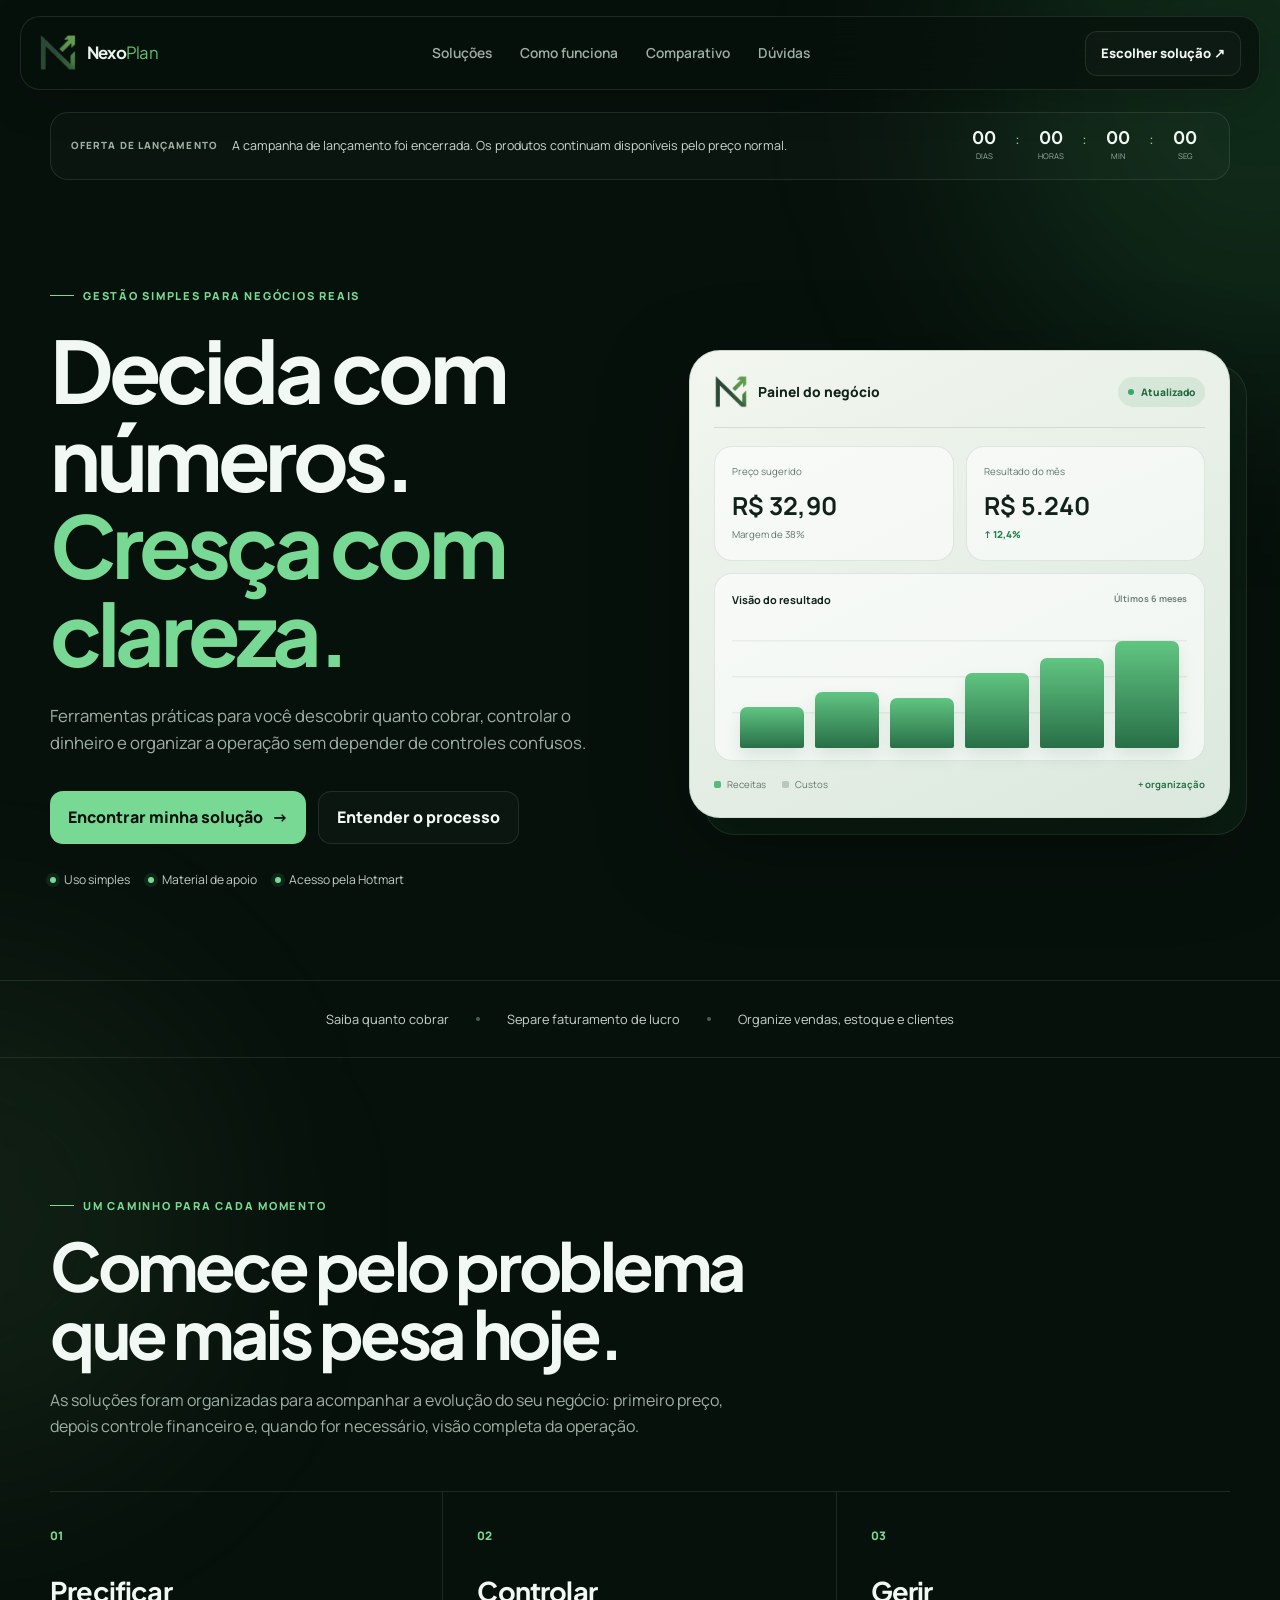
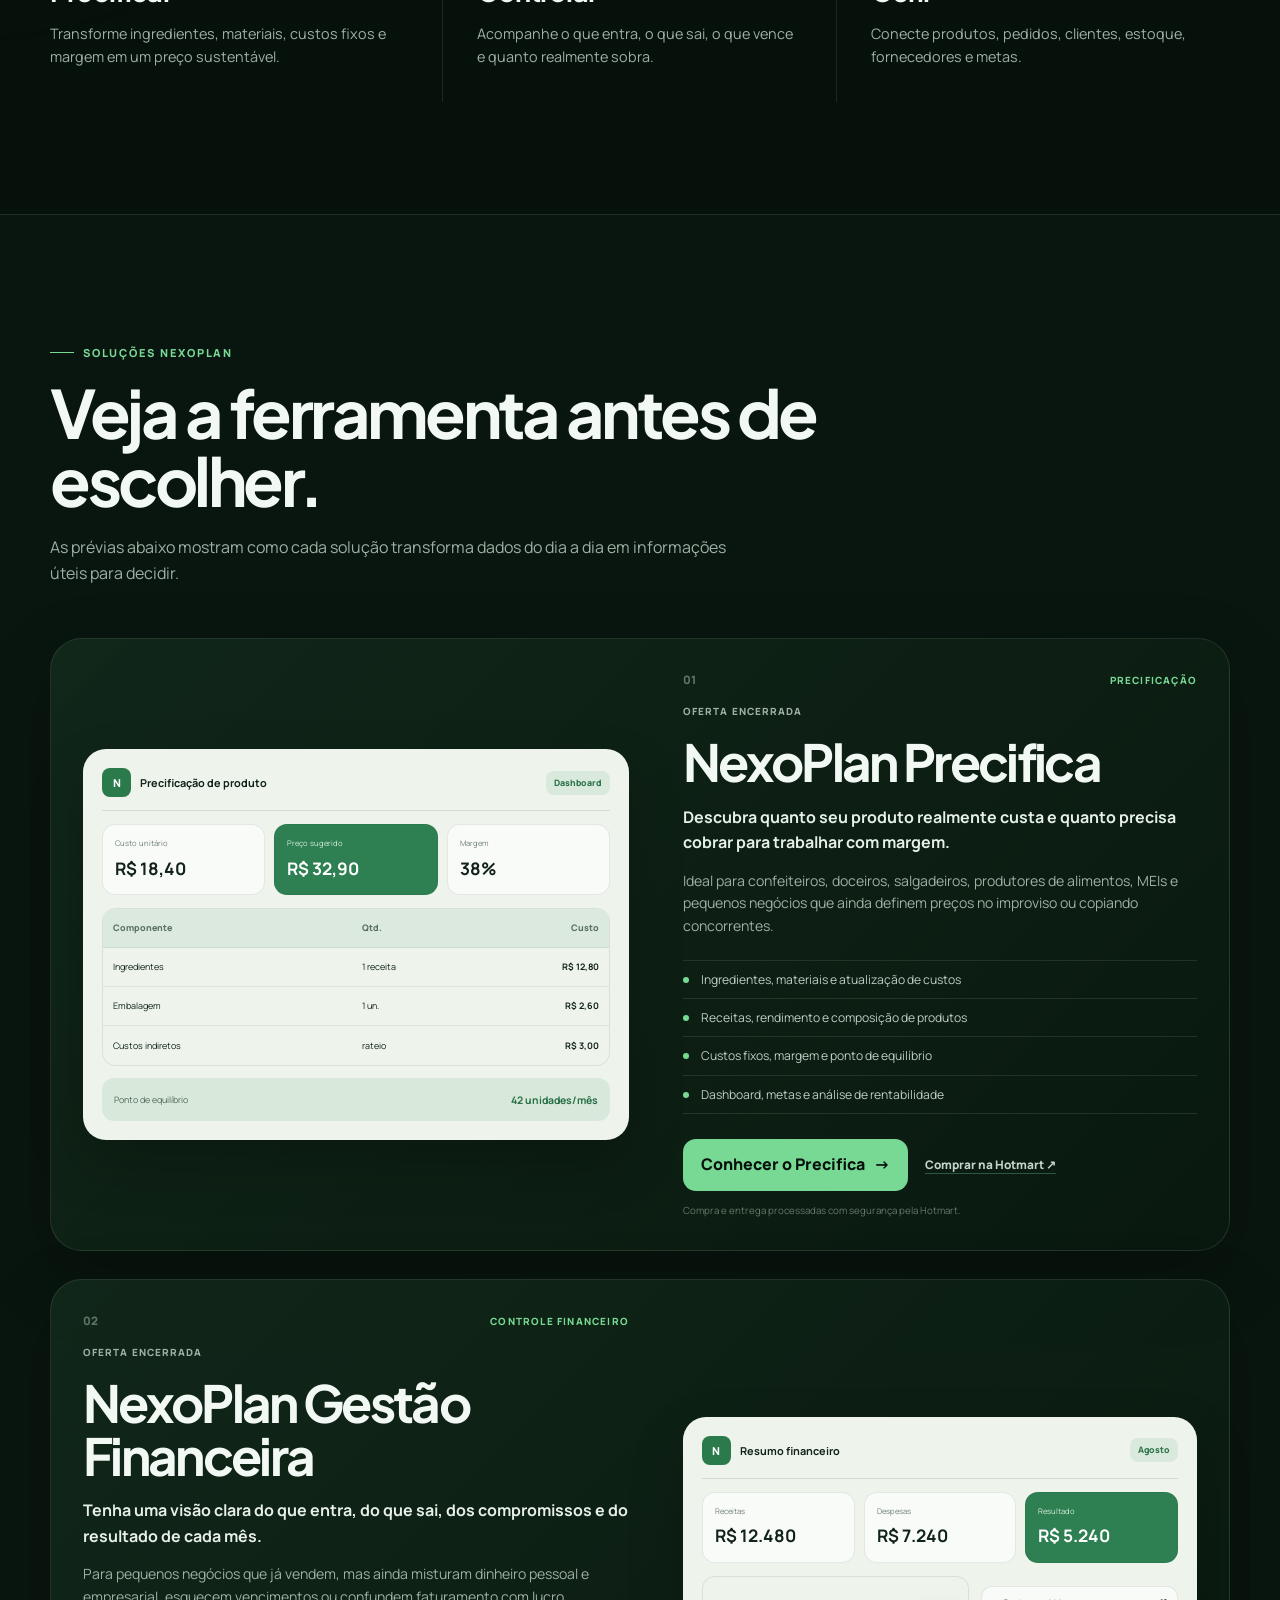
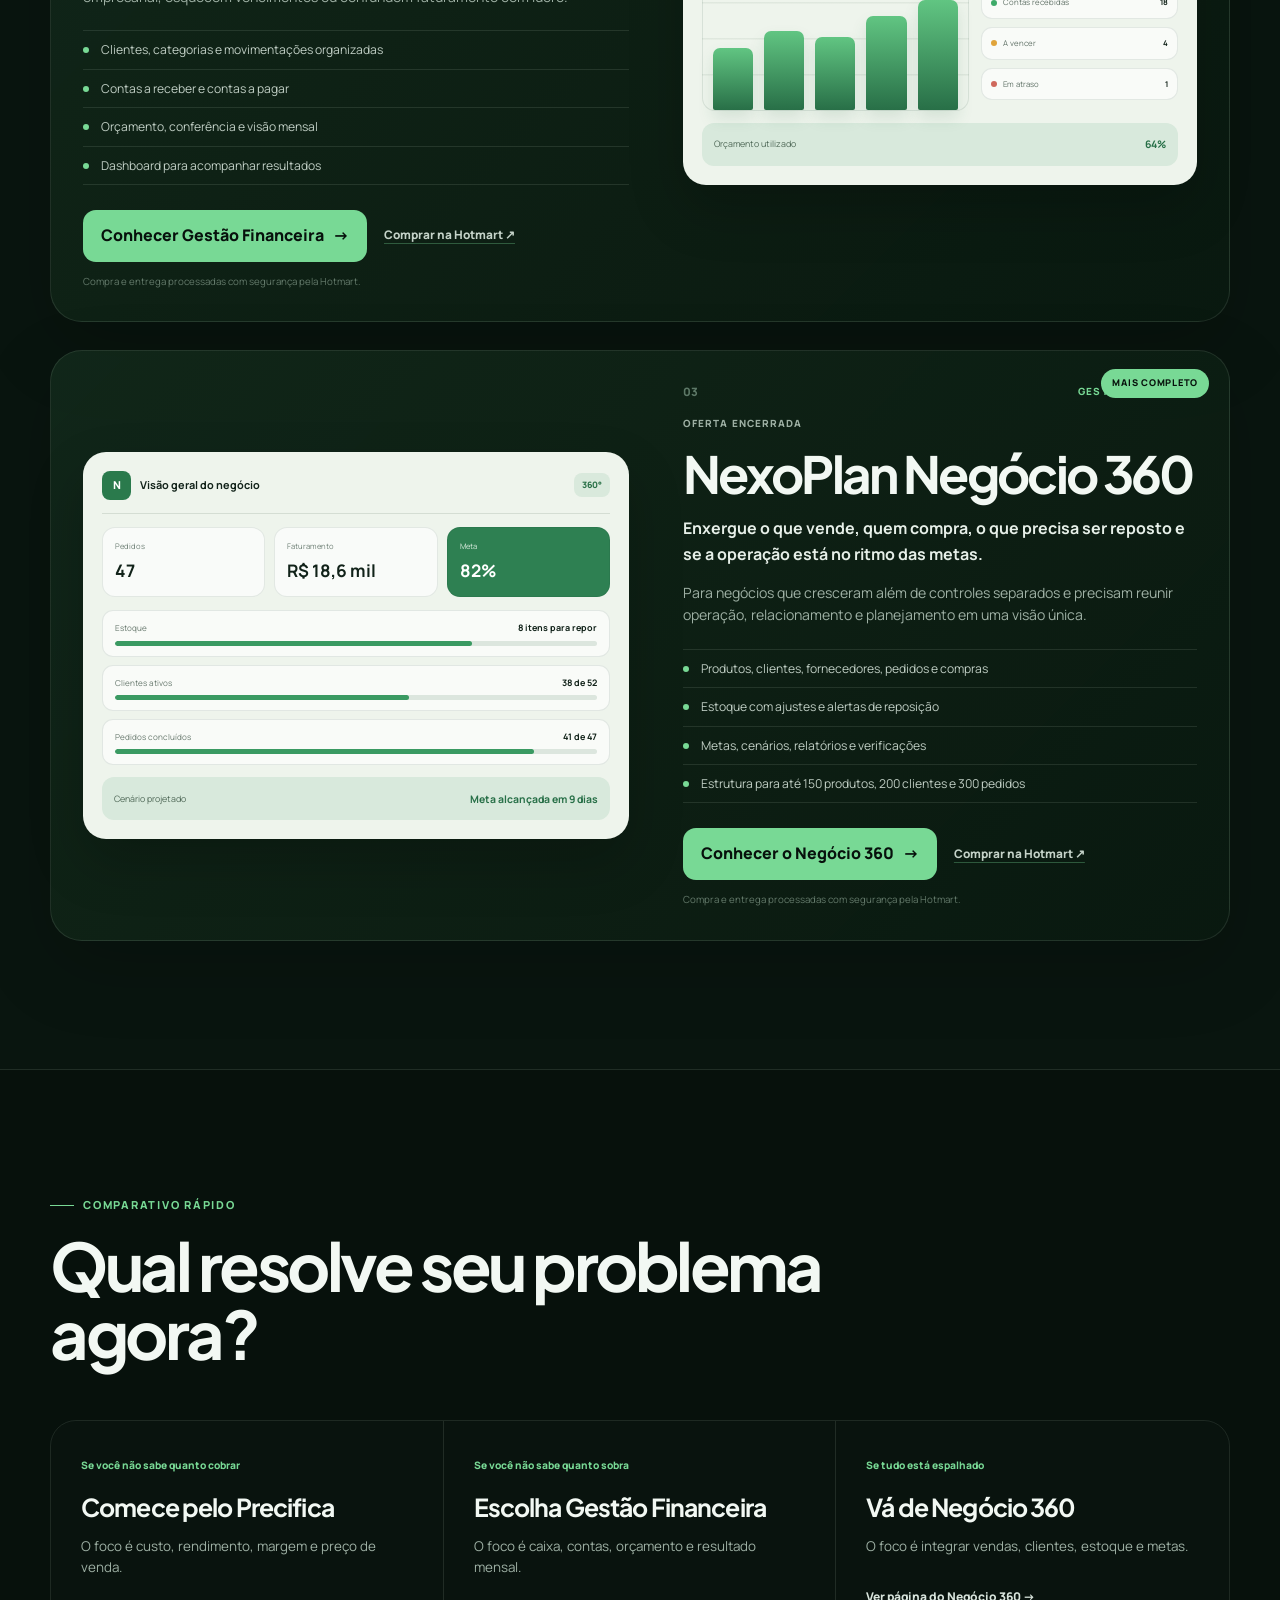
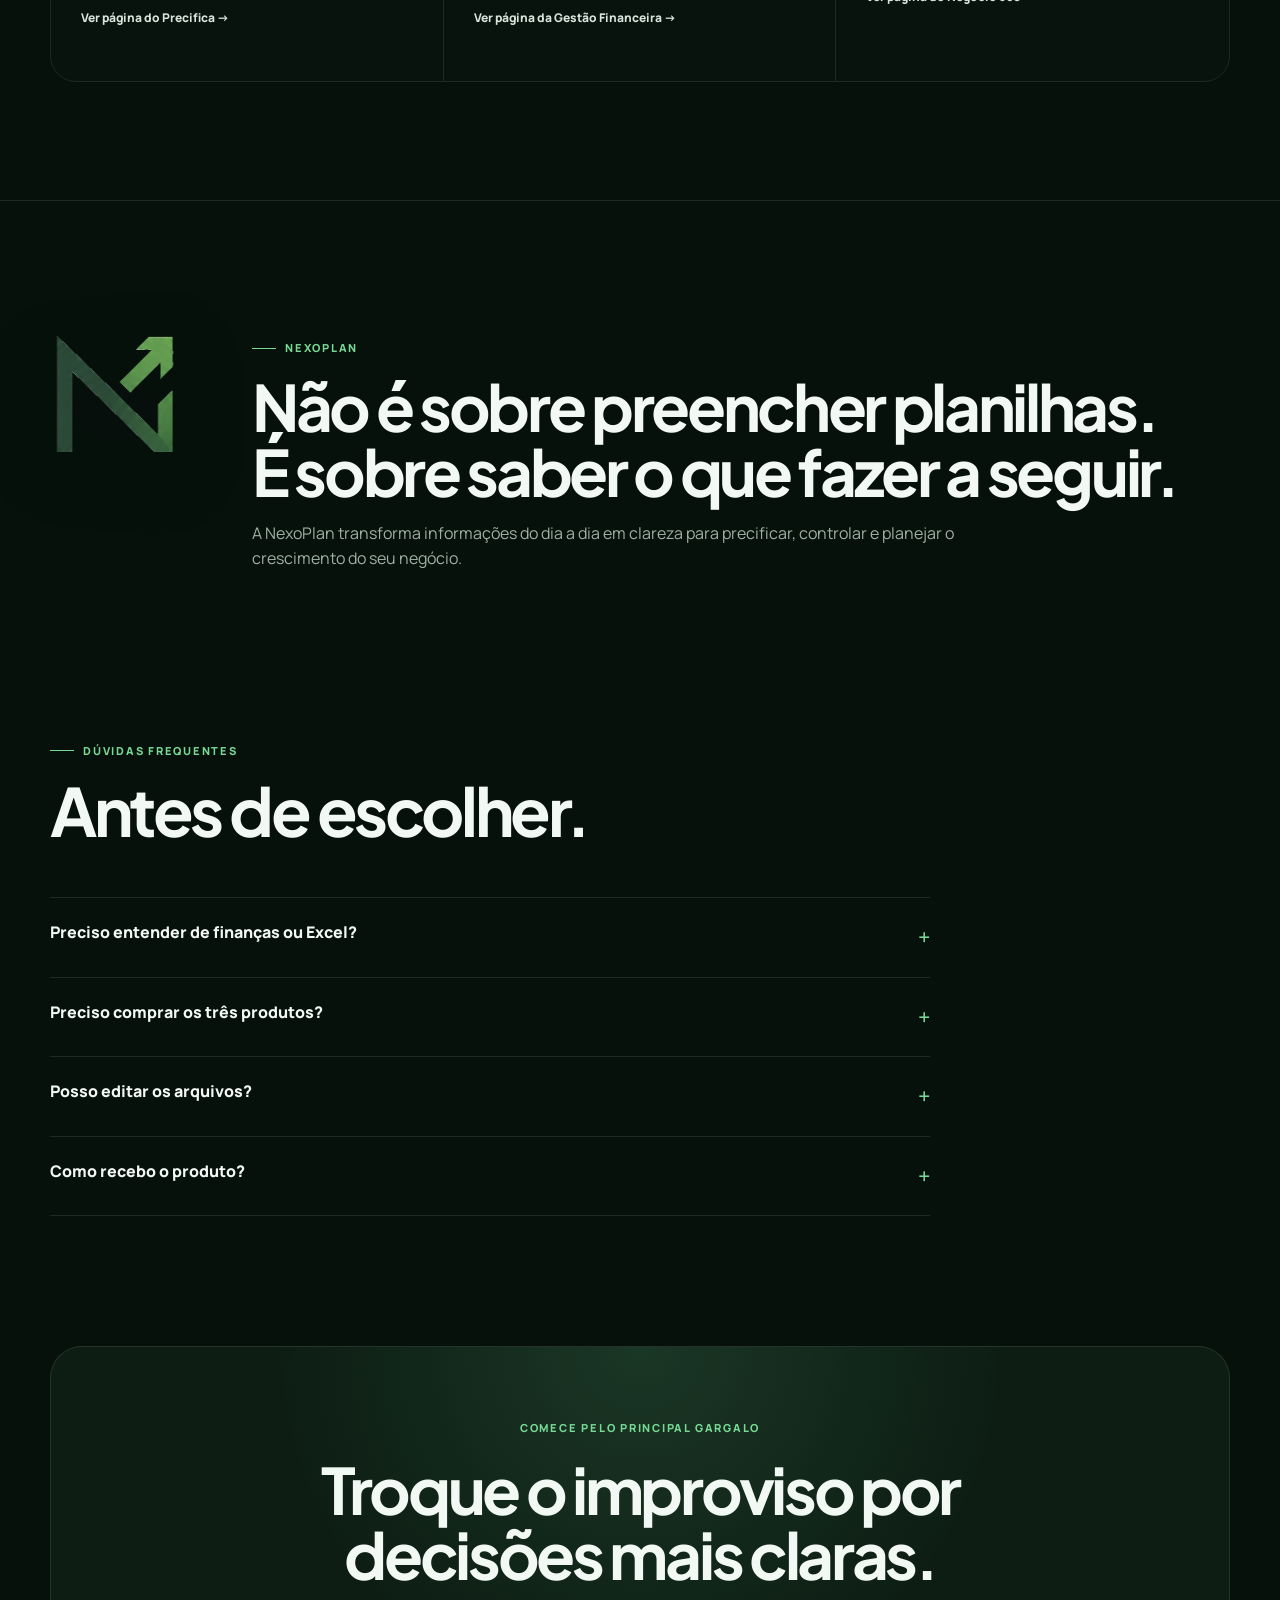
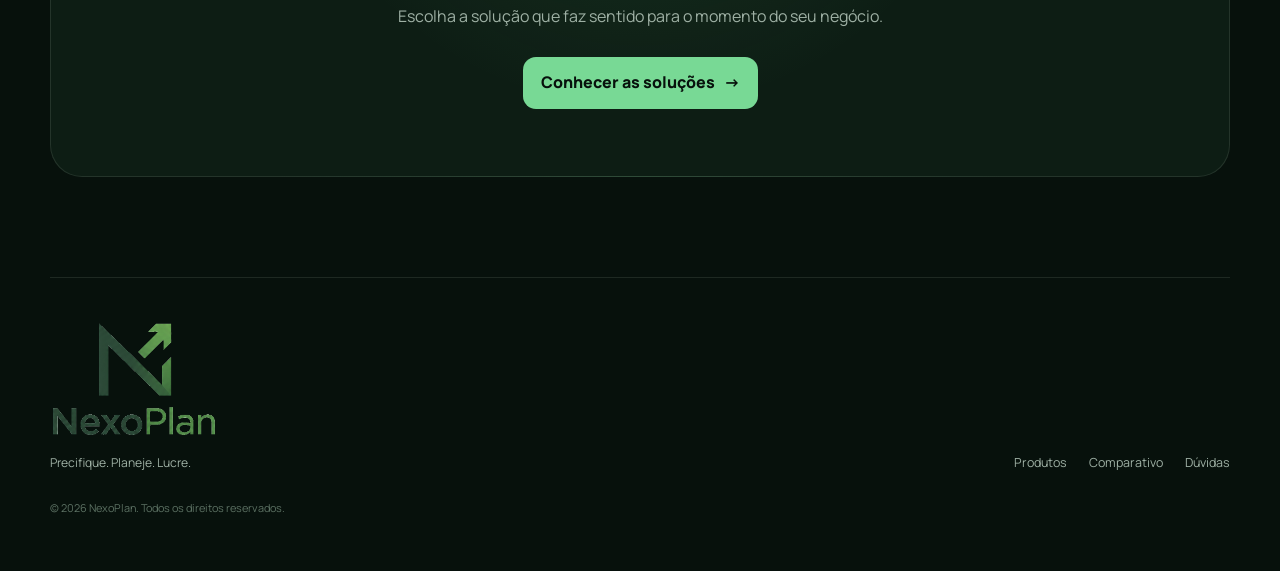
==== commit 34062877: "Connect product pages and launch offers" ====
--- a/index.html
+++ b/index.html
@@ -28,6 +28,19 @@
     <a class="header-cta" href="#solucoes">Escolher solução <span aria-hidden="true">↗</span></a>
     <button class="menu-button" type="button" aria-label="Abrir menu" aria-controls="main-nav" aria-expanded="false"><span></span><span></span></button>
   </header>
+
+  <aside class="campaign-bar" data-campaign aria-label="Oferta de lançamento">
+    <div class="campaign-copy">
+      <span class="campaign-badge">OFERTA DE LANÇAMENTO</span>
+      <p>Condições promocionais disponíveis até 26 de setembro, às 23h59.</p>
+    </div>
+    <div class="countdown" data-countdown aria-label="Tempo restante da promoção">
+      <span><b data-days>30</b><small>dias</small></span><i>:</i>
+      <span><b data-hours>00</b><small>horas</small></span><i>:</i>
+      <span><b data-minutes>00</b><small>min</small></span><i>:</i>
+      <span><b data-seconds>00</b><small>seg</small></span>
+    </div>
+  </aside>
 
   <main id="conteudo">
     <section class="hero section-shell">
@@ -70,11 +83,12 @@
           </div>
           <div class="product-copy">
             <div class="product-heading"><span class="product-index">01</span><span class="product-category">PRECIFICAÇÃO</span></div>
+            <span class="offer-label" data-offer-label>OFERTA DE LANÇAMENTO</span>
             <h3>NexoPlan Precifica</h3>
             <p class="product-promise">Descubra quanto seu produto realmente custa e quanto precisa cobrar para trabalhar com margem.</p>
             <p>Ideal para confeiteiros, doceiros, salgadeiros, produtores de alimentos, MEIs e pequenos negócios que ainda definem preços no improviso ou copiando concorrentes.</p>
             <ul class="feature-list"><li>Ingredientes, materiais e atualização de custos</li><li>Receitas, rendimento e composição de produtos</li><li>Custos fixos, margem e ponto de equilíbrio</li><li>Dashboard, metas e análise de rentabilidade</li></ul>
-            <div class="product-actions"><a class="button button-primary" href="https://pay.hotmart.com/B107154291R">Comprar na Hotmart <span aria-hidden="true">↗</span></a><button class="detail-button" type="button" data-detail="precifica">Ver tudo que está incluído</button></div>
+            <div class="product-actions"><a class="button button-primary" href="precifica/">Conhecer o Precifica <span aria-hidden="true">→</span></a><a class="detail-button offer-link" data-promotional-link data-product-key="precifica" href="https://pay.hotmart.com/B107154291R?off=lxihr5tx">Comprar com a oferta ↗</a></div>
             <small class="purchase-note">Compra e entrega processadas com segurança pela Hotmart.</small>
           </div>
         </article>
@@ -88,11 +102,12 @@
           </div>
           <div class="product-copy">
             <div class="product-heading"><span class="product-index">02</span><span class="product-category">CONTROLE FINANCEIRO</span></div>
+            <span class="offer-label" data-offer-label>OFERTA DE LANÇAMENTO</span>
             <h3>NexoPlan Gestão Financeira</h3>
             <p class="product-promise">Tenha uma visão clara do que entra, do que sai, dos compromissos e do resultado de cada mês.</p>
             <p>Para pequenos negócios que já vendem, mas ainda misturam dinheiro pessoal e empresarial, esquecem vencimentos ou confundem faturamento com lucro.</p>
             <ul class="feature-list"><li>Clientes, categorias e movimentações organizadas</li><li>Contas a receber e contas a pagar</li><li>Orçamento, conferência e visão mensal</li><li>Dashboard para acompanhar resultados</li></ul>
-            <div class="product-actions"><a class="button button-primary" href="https://pay.hotmart.com/U107329608Y">Comprar na Hotmart <span aria-hidden="true">↗</span></a><button class="detail-button" type="button" data-detail="financeiro">Ver tudo que está incluído</button></div>
+            <div class="product-actions"><a class="button button-primary" href="gestao-financeira/">Conhecer Gestão Financeira <span aria-hidden="true">→</span></a><a class="detail-button offer-link" data-promotional-link data-product-key="financeiro" href="https://pay.hotmart.com/U107329608Y?off=amuz3gem">Comprar com a oferta ↗</a></div>
             <small class="purchase-note">Compra e entrega processadas com segurança pela Hotmart.</small>
           </div>
         </article>
@@ -107,11 +122,12 @@
           </div>
           <div class="product-copy">
             <div class="product-heading"><span class="product-index">03</span><span class="product-category">GESTÃO INTEGRADA</span></div>
+            <span class="offer-label" data-offer-label>OFERTA DE LANÇAMENTO</span>
             <h3>NexoPlan Negócio 360</h3>
             <p class="product-promise">Enxergue o que vende, quem compra, o que precisa ser reposto e se a operação está no ritmo das metas.</p>
             <p>Para negócios que cresceram além de controles separados e precisam reunir operação, relacionamento e planejamento em uma visão única.</p>
             <ul class="feature-list"><li>Produtos, clientes, fornecedores, pedidos e compras</li><li>Estoque com ajustes e alertas de reposição</li><li>Metas, cenários, relatórios e verificações</li><li>Estrutura para até 150 produtos, 200 clientes e 300 pedidos</li></ul>
-            <div class="product-actions"><a class="button button-primary" href="https://pay.hotmart.com/X107329706V">Comprar na Hotmart <span aria-hidden="true">↗</span></a><button class="detail-button" type="button" data-detail="negocio">Ver tudo que está incluído</button></div>
+            <div class="product-actions"><a class="button button-primary" href="negocio/">Conhecer o Negócio 360 <span aria-hidden="true">→</span></a><a class="detail-button offer-link" data-promotional-link data-product-key="negocio" href="https://pay.hotmart.com/X107329706V?off=kjiwmiq4">Comprar com a oferta ↗</a></div>
             <small class="purchase-note">Compra e entrega processadas com segurança pela Hotmart.</small>
           </div>
         </article>
@@ -122,9 +138,9 @@
       <div class="section-shell">
         <div class="section-heading reveal"><span class="eyebrow">COMPARATIVO RÁPIDO</span><h2>Qual resolve seu problema agora?</h2></div>
         <div class="comparison-cards reveal">
-          <article><span>Se você não sabe quanto cobrar</span><h3>Comece pelo Precifica</h3><p>O foco é custo, rendimento, margem e preço de venda.</p><a href="#solucoes" data-focus-product="precifica">Ver Precifica →</a></article>
-          <article><span>Se você não sabe quanto sobra</span><h3>Escolha Gestão Financeira</h3><p>O foco é caixa, contas, orçamento e resultado mensal.</p><a href="#solucoes" data-focus-product="financeiro">Ver Gestão Financeira →</a></article>
-          <article><span>Se tudo está espalhado</span><h3>Vá de Negócio 360</h3><p>O foco é integrar vendas, clientes, estoque e metas.</p><a href="#solucoes" data-focus-product="negocio">Ver Negócio 360 →</a></article>
+          <article><span>Se você não sabe quanto cobrar</span><h3>Comece pelo Precifica</h3><p>O foco é custo, rendimento, margem e preço de venda.</p><a href="precifica/">Ver página do Precifica →</a></article>
+          <article><span>Se você não sabe quanto sobra</span><h3>Escolha Gestão Financeira</h3><p>O foco é caixa, contas, orçamento e resultado mensal.</p><a href="gestao-financeira/">Ver página da Gestão Financeira →</a></article>
+          <article><span>Se tudo está espalhado</span><h3>Vá de Negócio 360</h3><p>O foco é integrar vendas, clientes, estoque e metas.</p><a href="negocio/">Ver página do Negócio 360 →</a></article>
         </div>
       </div>
     </section>
--- a/styles.css
+++ b/styles.css
@@ -4,12 +4,12 @@
   --panel: #0d1d14;
   --panel-2: #11271a;
   --line: rgba(230, 249, 235, .10);
-  --line-strong: rgba(109, 211, 139, .28);
+  --line-strong: rgba(120, 217, 149, .30);
   --text: #f2f8f3;
   --muted: #9eb0a4;
-  --green: #6dd38b;
-  --green-bright: #8ee6a7;
-  --green-deep: #246942;
+  --green: #78d995;
+  --green-bright: #9aeab0;
+  --green-deep: #2f7950;
   --cream: #eef4ec;
   --ink: #112219;
   --shadow: 0 30px 90px rgba(0, 0, 0, .36);
@@ -68,6 +68,30 @@
 .header-cta:hover { border-color: var(--line-strong); }
 .menu-button { display: none; width: 44px; height: 44px; border: 0; border-radius: 11px; background: rgba(255, 255, 255, .04); color: var(--text); cursor: pointer; }
 .menu-button span { display: block; width: 21px; height: 2px; margin: 6px auto; border-radius: 4px; background: currentColor; transition: transform .2s ease; }
+
+.campaign-bar {
+  width: min(1180px, calc(100% - 40px));
+  margin: 22px auto 0;
+  padding: 16px 20px;
+  display: flex;
+  align-items: center;
+  justify-content: space-between;
+  gap: 24px;
+  border: 1px solid rgba(120, 217, 149, .25);
+  border-radius: 18px;
+  background: linear-gradient(105deg, rgba(120, 217, 149, .12), rgba(120, 217, 149, .035));
+}
+.campaign-copy { display: flex; align-items: center; gap: 14px; }
+.campaign-copy p { margin: 0; color: #c9d8ce; font-size: .78rem; }
+.campaign-badge, .offer-label { color: var(--green); font-size: .62rem; font-weight: 900; letter-spacing: .11em; white-space: nowrap; }
+.countdown { display: flex; align-items: center; gap: 7px; }
+.countdown > span { min-width: 48px; text-align: center; }
+.countdown b, .countdown small { display: block; }
+.countdown b { font-family: "Plus Jakarta Sans"; font-size: 1.08rem; line-height: 1; }
+.countdown small { margin-top: 4px; color: var(--muted); font-size: .49rem; text-transform: uppercase; }
+.countdown > i { color: var(--green); font-style: normal; transform: translateY(-6px); }
+.campaign-bar.expired { border-color: var(--line); background: rgba(255,255,255,.02); }
+.campaign-bar.expired .campaign-badge, .offer-label.expired { color: var(--muted); }
 .site-header.menu-open .menu-button span:first-child { transform: translateY(4px) rotate(45deg); }
 .site-header.menu-open .menu-button span:last-child { transform: translateY(-4px) rotate(-45deg); }
 
@@ -171,6 +195,8 @@
 .progress { grid-column: 1 / -1; height: 5px; overflow: hidden; border-radius: 5px; background: #dce6de; }
 .progress b { display: block; width: var(--w); height: 100%; border-radius: inherit; background: #3a9a62; }
 .product-heading { display: flex; align-items: center; justify-content: space-between; gap: 20px; }
+.offer-label { display: inline-block; margin-top: 14px; }
+.offer-link { text-decoration: underline; text-decoration-color: rgba(120,217,149,.32); text-underline-offset: 4px; }
 .product-index { color: #5d7867; font-size: .72rem; font-weight: 800; }
 .product-category { color: var(--green); font-size: .62rem; font-weight: 800; letter-spacing: .12em; }
 .product-copy h3 { margin-top: 13px; font-size: clamp(2.25rem, 4vw, 3.7rem); }
@@ -250,6 +276,10 @@
 }
 
 @media (max-width: 720px) {
+  .campaign-bar { width: calc(100% - 18px); margin-top: 12px; padding: 15px; align-items: stretch; flex-direction: column; gap: 12px; }
+  .campaign-copy { align-items: flex-start; flex-direction: column; gap: 5px; }
+  .countdown { justify-content: space-between; }
+  .countdown > span { min-width: 42px; }
   .section-shell, .site-footer { width: min(100% - 28px, 1180px); }
   .site-header { top: 8px; width: calc(100% - 18px); min-height: 66px; margin-top: 8px; padding: 0 12px 0 14px; }
   .brand-horizontal img { width: 36px; height: 36px; }
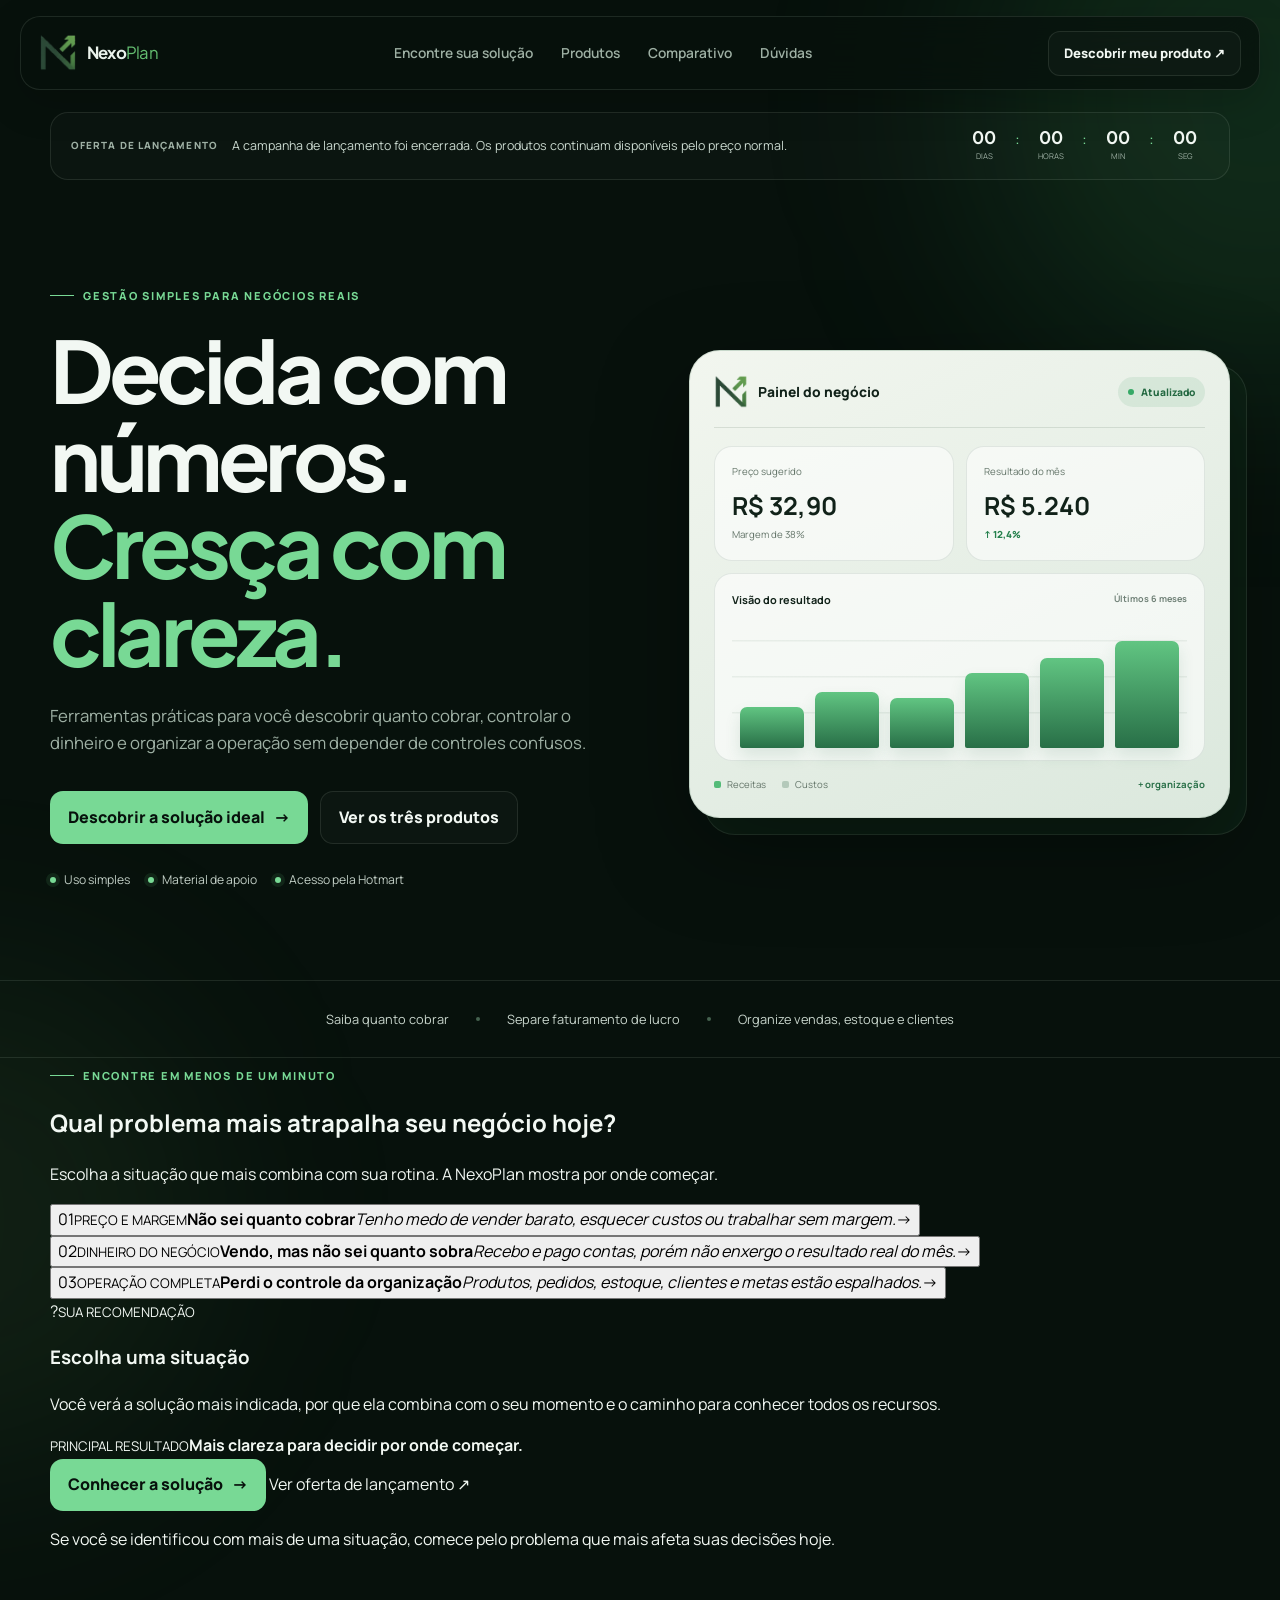
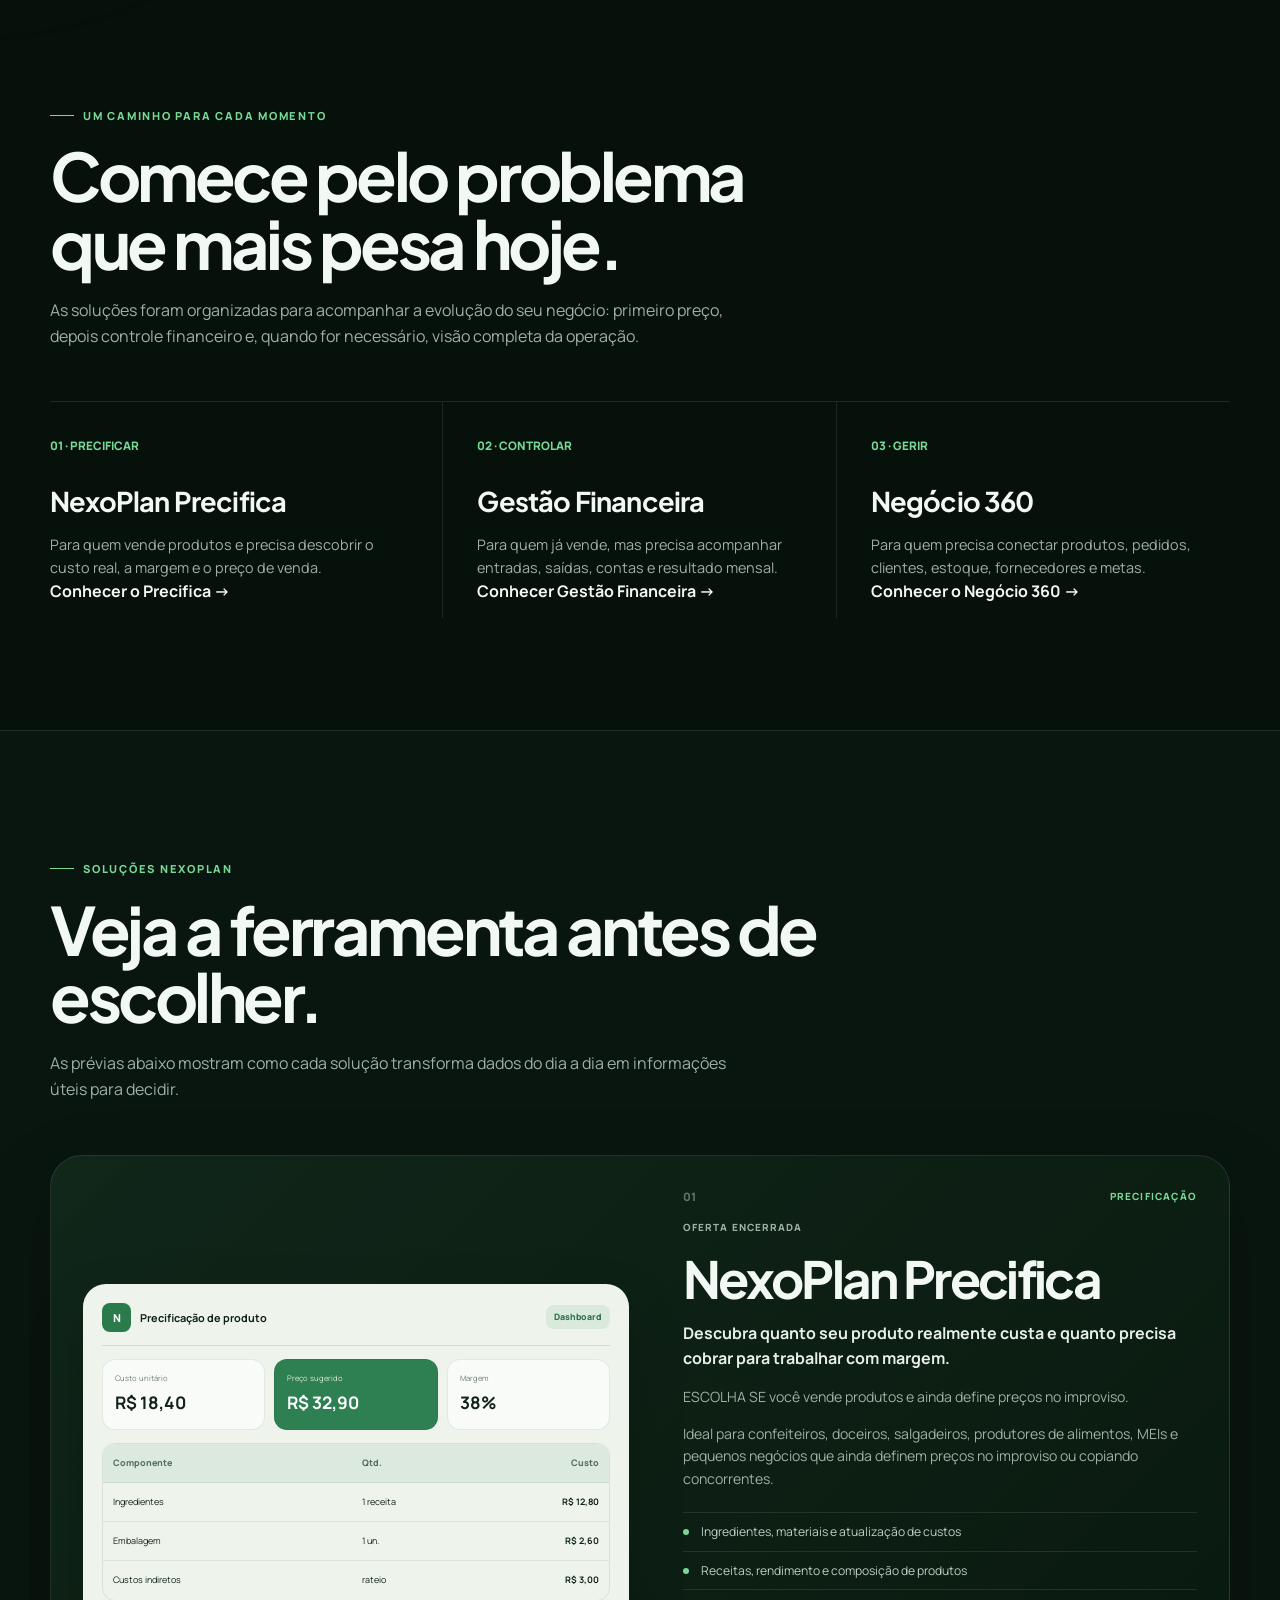
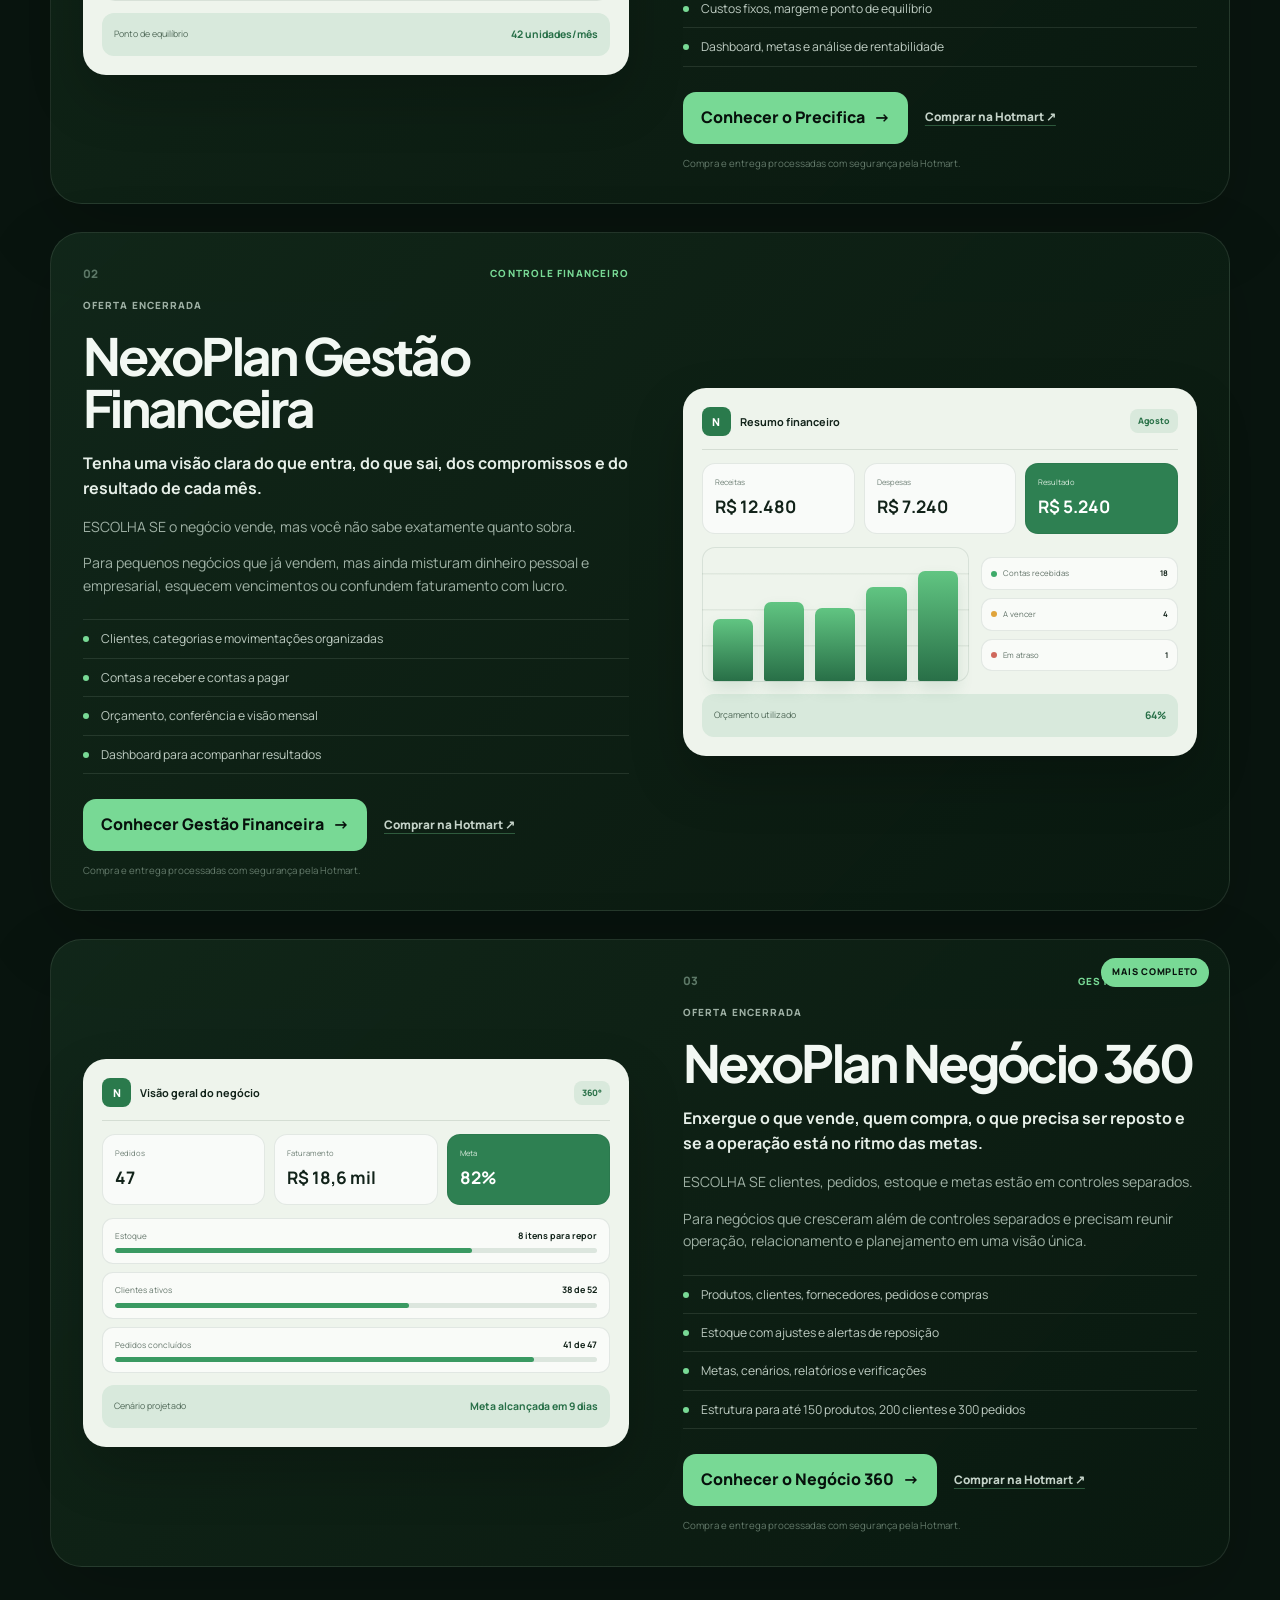
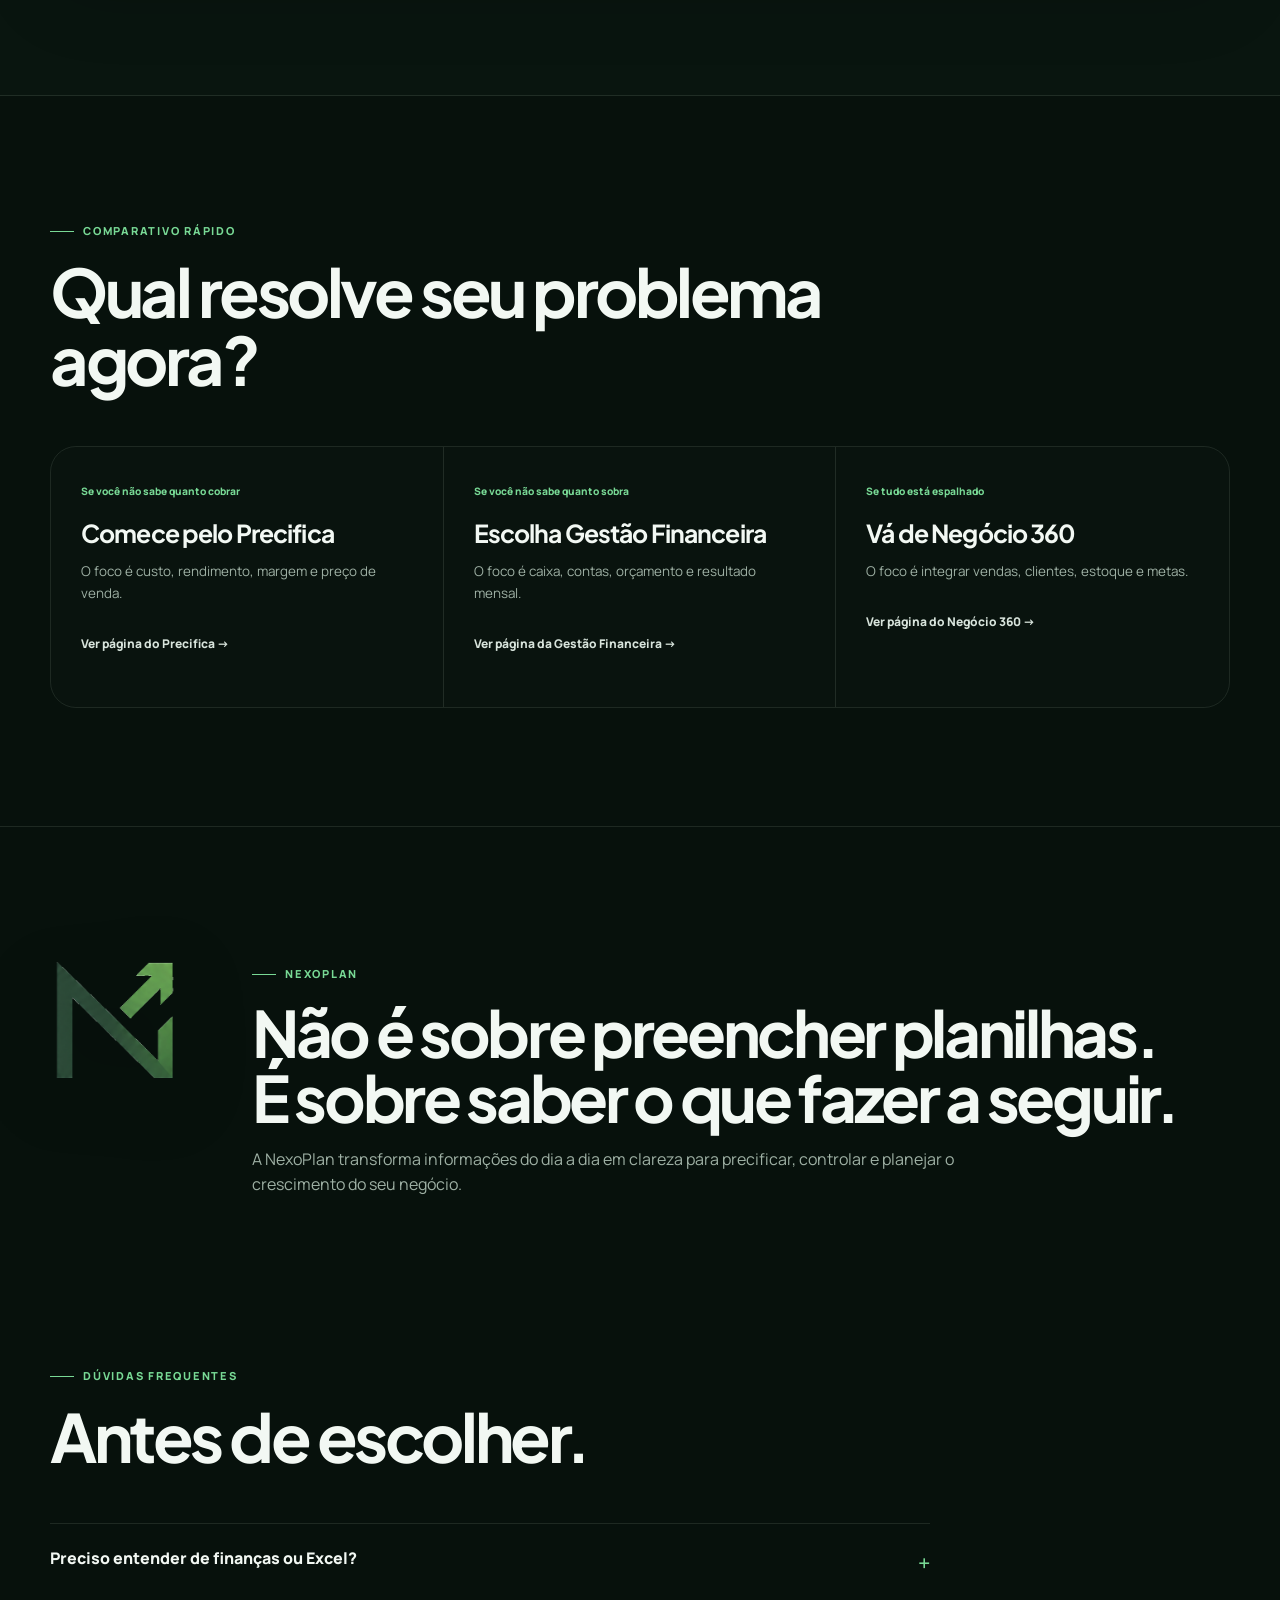
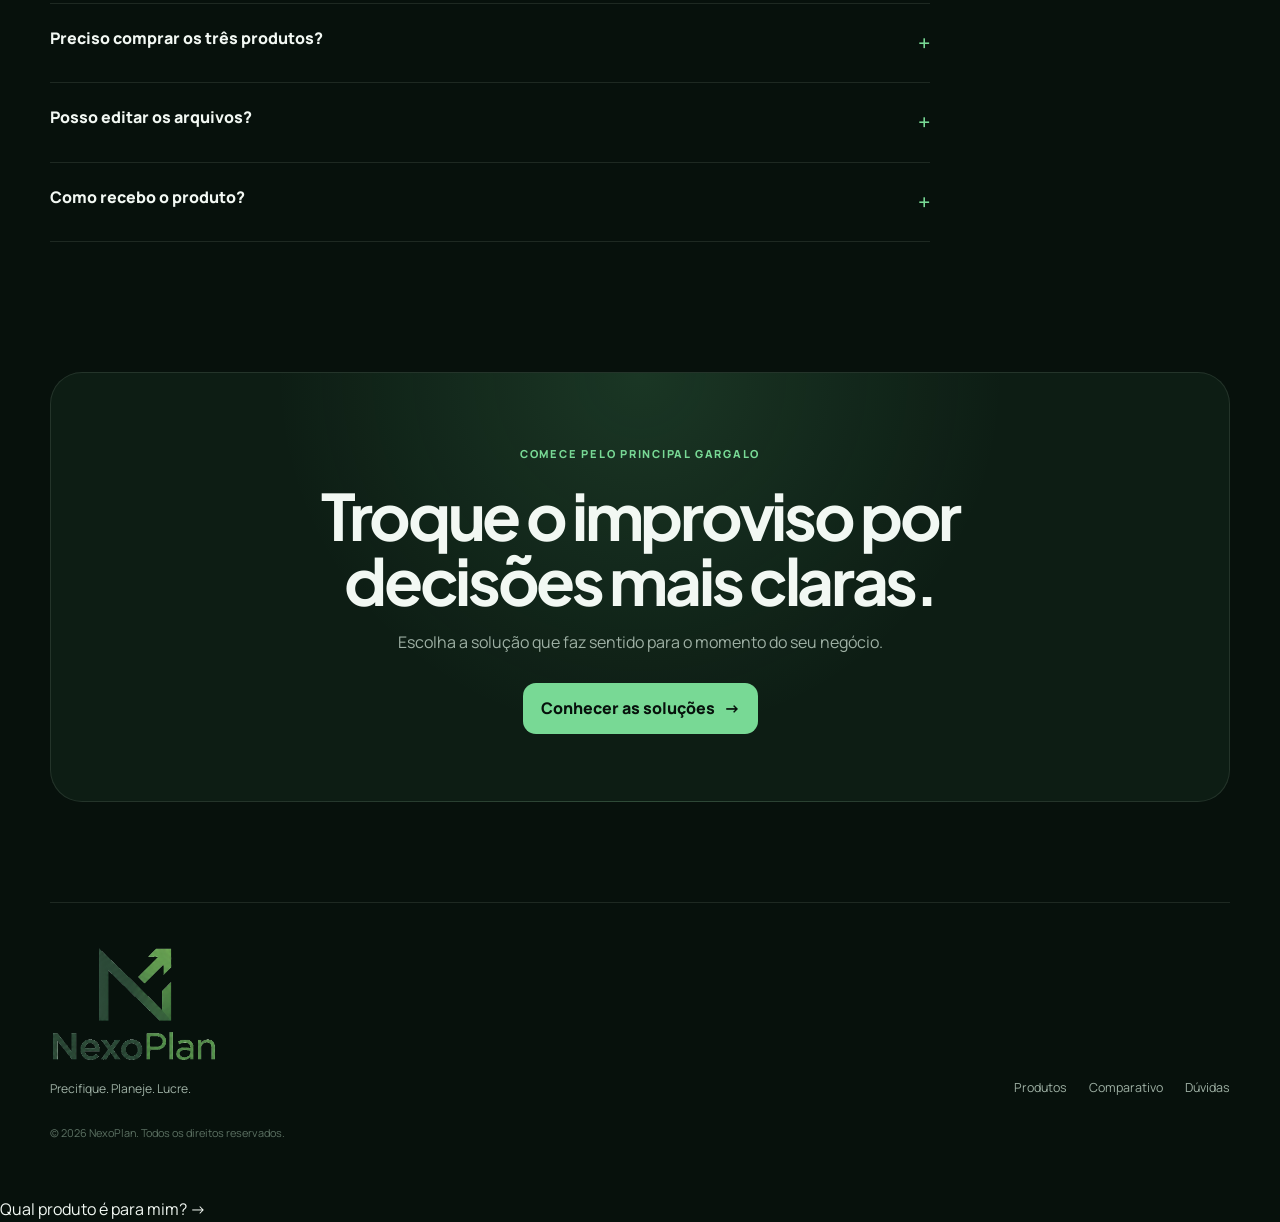
==== commit d7688054: "Make product discovery faster and clearer" ====
--- a/index.html
+++ b/index.html
@@ -23,9 +23,9 @@
   <header class="site-header" id="topo">
     <a class="brand brand-horizontal" href="#topo" aria-label="NexoPlan — início"><img src="assets/nexoplan-icon.png" alt="" width="42" height="42"><span><b>Nexo</b>Plan</span></a>
     <nav class="nav" id="main-nav" aria-label="Navegação principal">
-      <a href="#solucoes">Soluções</a><a href="#como-funciona">Como funciona</a><a href="#comparativo">Comparativo</a><a href="#duvidas">Dúvidas</a>
+      <a href="#encontre-sua-solucao">Encontre sua solução</a><a href="#solucoes">Produtos</a><a href="#comparativo">Comparativo</a><a href="#duvidas">Dúvidas</a>
     </nav>
-    <a class="header-cta" href="#solucoes">Escolher solução <span aria-hidden="true">↗</span></a>
+    <a class="header-cta" href="#encontre-sua-solucao">Descobrir meu produto <span aria-hidden="true">↗</span></a>
     <button class="menu-button" type="button" aria-label="Abrir menu" aria-controls="main-nav" aria-expanded="false"><span></span><span></span></button>
   </header>
 
@@ -48,7 +48,7 @@
         <span class="eyebrow">GESTÃO SIMPLES PARA NEGÓCIOS REAIS</span>
         <h1>Decida com números.<br><span>Cresça com clareza.</span></h1>
         <p class="hero-text">Ferramentas práticas para você descobrir quanto cobrar, controlar o dinheiro e organizar a operação sem depender de controles confusos.</p>
-        <div class="hero-actions"><a class="button button-primary" href="#solucoes">Encontrar minha solução <span aria-hidden="true">→</span></a><a class="button button-ghost" href="#como-funciona">Entender o processo</a></div>
+        <div class="hero-actions"><a class="button button-primary" href="#encontre-sua-solucao">Descobrir a solução ideal <span aria-hidden="true">→</span></a><a class="button button-ghost" href="#solucoes">Ver os três produtos</a></div>
         <ul class="trust-row" aria-label="Benefícios dos produtos"><li><i></i> Uso simples</li><li><i></i> Material de apoio</li><li><i></i> Acesso pela Hotmart</li></ul>
       </div>
       <div class="hero-dashboard reveal delay-1" aria-label="Exemplo de painel NexoPlan">
@@ -61,12 +61,46 @@
 
     <section class="proof-strip" aria-label="Resultados que a NexoPlan ajuda a alcançar"><span>Saiba quanto cobrar</span><i></i><span>Separe faturamento de lucro</span><i></i><span>Organize vendas, estoque e clientes</span></section>
 
+    <section class="solution-finder" id="encontre-sua-solucao">
+      <div class="section-shell">
+        <div class="finder-heading reveal">
+          <span class="eyebrow">ENCONTRE EM MENOS DE UM MINUTO</span>
+          <h2>Qual problema mais atrapalha seu negócio hoje?</h2>
+          <p>Escolha a situação que mais combina com sua rotina. A NexoPlan mostra por onde começar.</p>
+        </div>
+        <div class="finder-layout">
+          <div class="finder-options" role="list" aria-label="Situações do negócio">
+            <button class="finder-option reveal" type="button" data-recommend="precifica" aria-pressed="false">
+              <span class="finder-number">01</span><span class="finder-option-copy"><small>PREÇO E MARGEM</small><strong>Não sei quanto cobrar</strong><em>Tenho medo de vender barato, esquecer custos ou trabalhar sem margem.</em></span><span class="finder-arrow" aria-hidden="true">→</span>
+            </button>
+            <button class="finder-option reveal delay-1" type="button" data-recommend="financeiro" aria-pressed="false">
+              <span class="finder-number">02</span><span class="finder-option-copy"><small>DINHEIRO DO NEGÓCIO</small><strong>Vendo, mas não sei quanto sobra</strong><em>Recebo e pago contas, porém não enxergo o resultado real do mês.</em></span><span class="finder-arrow" aria-hidden="true">→</span>
+            </button>
+            <button class="finder-option reveal delay-2" type="button" data-recommend="negocio" aria-pressed="false">
+              <span class="finder-number">03</span><span class="finder-option-copy"><small>OPERAÇÃO COMPLETA</small><strong>Perdi o controle da organização</strong><em>Produtos, pedidos, estoque, clientes e metas estão espalhados.</em></span><span class="finder-arrow" aria-hidden="true">→</span>
+            </button>
+          </div>
+          <aside class="finder-result is-empty reveal" id="finder-result" aria-live="polite">
+            <div class="finder-result-top"><span data-result-index>?</span><small data-result-kicker>SUA RECOMENDAÇÃO</small></div>
+            <h3 data-result-title>Escolha uma situação</h3>
+            <p data-result-description>Você verá a solução mais indicada, por que ela combina com o seu momento e o caminho para conhecer todos os recursos.</p>
+            <div class="finder-result-benefit"><small>PRINCIPAL RESULTADO</small><strong data-result-benefit>Mais clareza para decidir por onde começar.</strong></div>
+            <div class="finder-result-actions">
+              <a class="button button-primary" data-result-page href="#solucoes">Conhecer a solução <span aria-hidden="true">→</span></a>
+              <a class="finder-buy" data-result-buy href="#solucoes">Ver oferta de lançamento ↗</a>
+            </div>
+          </aside>
+        </div>
+        <p class="finder-note">Se você se identificou com mais de uma situação, comece pelo problema que mais afeta suas decisões hoje.</p>
+      </div>
+    </section>
+
     <section class="section-shell journey" id="como-funciona">
       <div class="section-heading reveal"><span class="eyebrow">UM CAMINHO PARA CADA MOMENTO</span><h2>Comece pelo problema que mais pesa hoje.</h2><p>As soluções foram organizadas para acompanhar a evolução do seu negócio: primeiro preço, depois controle financeiro e, quando for necessário, visão completa da operação.</p></div>
       <div class="journey-grid">
-        <article class="journey-step reveal"><span>01</span><h3>Precificar</h3><p>Transforme ingredientes, materiais, custos fixos e margem em um preço sustentável.</p></article>
-        <article class="journey-step reveal delay-1"><span>02</span><h3>Controlar</h3><p>Acompanhe o que entra, o que sai, o que vence e quanto realmente sobra.</p></article>
-        <article class="journey-step reveal delay-2"><span>03</span><h3>Gerir</h3><p>Conecte produtos, pedidos, clientes, estoque, fornecedores e metas.</p></article>
+        <a class="journey-step reveal" href="precifica/"><span>01 · PRECIFICAR</span><h3>NexoPlan Precifica</h3><p>Para quem vende produtos e precisa descobrir o custo real, a margem e o preço de venda.</p><b>Conhecer o Precifica →</b></a>
+        <a class="journey-step reveal delay-1" href="gestao-financeira/"><span>02 · CONTROLAR</span><h3>Gestão Financeira</h3><p>Para quem já vende, mas precisa acompanhar entradas, saídas, contas e resultado mensal.</p><b>Conhecer Gestão Financeira →</b></a>
+        <a class="journey-step reveal delay-2" href="negocio/"><span>03 · GERIR</span><h3>Negócio 360</h3><p>Para quem precisa conectar produtos, pedidos, clientes, estoque, fornecedores e metas.</p><b>Conhecer o Negócio 360 →</b></a>
       </div>
     </section>
 
@@ -85,7 +119,7 @@
             <div class="product-heading"><span class="product-index">01</span><span class="product-category">PRECIFICAÇÃO</span></div>
             <span class="offer-label" data-offer-label>OFERTA DE LANÇAMENTO</span>
             <h3>NexoPlan Precifica</h3>
-            <p class="product-promise">Descubra quanto seu produto realmente custa e quanto precisa cobrar para trabalhar com margem.</p>
+            <p class="product-promise">Descubra quanto seu produto realmente custa e quanto precisa cobrar para trabalhar com margem.</p><p class="product-fit"><span>ESCOLHA SE</span> você vende produtos e ainda define preços no improviso.</p>
             <p>Ideal para confeiteiros, doceiros, salgadeiros, produtores de alimentos, MEIs e pequenos negócios que ainda definem preços no improviso ou copiando concorrentes.</p>
             <ul class="feature-list"><li>Ingredientes, materiais e atualização de custos</li><li>Receitas, rendimento e composição de produtos</li><li>Custos fixos, margem e ponto de equilíbrio</li><li>Dashboard, metas e análise de rentabilidade</li></ul>
             <div class="product-actions"><a class="button button-primary" href="precifica/">Conhecer o Precifica <span aria-hidden="true">→</span></a><a class="detail-button offer-link" data-promotional-link data-product-key="precifica" href="https://pay.hotmart.com/B107154291R?off=lxihr5tx">Comprar com a oferta ↗</a></div>
@@ -104,7 +138,7 @@
             <div class="product-heading"><span class="product-index">02</span><span class="product-category">CONTROLE FINANCEIRO</span></div>
             <span class="offer-label" data-offer-label>OFERTA DE LANÇAMENTO</span>
             <h3>NexoPlan Gestão Financeira</h3>
-            <p class="product-promise">Tenha uma visão clara do que entra, do que sai, dos compromissos e do resultado de cada mês.</p>
+            <p class="product-promise">Tenha uma visão clara do que entra, do que sai, dos compromissos e do resultado de cada mês.</p><p class="product-fit"><span>ESCOLHA SE</span> o negócio vende, mas você não sabe exatamente quanto sobra.</p>
             <p>Para pequenos negócios que já vendem, mas ainda misturam dinheiro pessoal e empresarial, esquecem vencimentos ou confundem faturamento com lucro.</p>
             <ul class="feature-list"><li>Clientes, categorias e movimentações organizadas</li><li>Contas a receber e contas a pagar</li><li>Orçamento, conferência e visão mensal</li><li>Dashboard para acompanhar resultados</li></ul>
             <div class="product-actions"><a class="button button-primary" href="gestao-financeira/">Conhecer Gestão Financeira <span aria-hidden="true">→</span></a><a class="detail-button offer-link" data-promotional-link data-product-key="financeiro" href="https://pay.hotmart.com/U107329608Y?off=amuz3gem">Comprar com a oferta ↗</a></div>
@@ -124,7 +158,7 @@
             <div class="product-heading"><span class="product-index">03</span><span class="product-category">GESTÃO INTEGRADA</span></div>
             <span class="offer-label" data-offer-label>OFERTA DE LANÇAMENTO</span>
             <h3>NexoPlan Negócio 360</h3>
-            <p class="product-promise">Enxergue o que vende, quem compra, o que precisa ser reposto e se a operação está no ritmo das metas.</p>
+            <p class="product-promise">Enxergue o que vende, quem compra, o que precisa ser reposto e se a operação está no ritmo das metas.</p><p class="product-fit"><span>ESCOLHA SE</span> clientes, pedidos, estoque e metas estão em controles separados.</p>
             <p>Para negócios que cresceram além de controles separados e precisam reunir operação, relacionamento e planejamento em uma visão única.</p>
             <ul class="feature-list"><li>Produtos, clientes, fornecedores, pedidos e compras</li><li>Estoque com ajustes e alertas de reposição</li><li>Metas, cenários, relatórios e verificações</li><li>Estrutura para até 150 produtos, 200 clientes e 300 pedidos</li></ul>
             <div class="product-actions"><a class="button button-primary" href="negocio/">Conhecer o Negócio 360 <span aria-hidden="true">→</span></a><a class="detail-button offer-link" data-promotional-link data-product-key="negocio" href="https://pay.hotmart.com/X107329706V?off=kjiwmiq4">Comprar com a oferta ↗</a></div>
@@ -175,6 +209,7 @@
       <a class="button button-primary modal-buy" href="#">Comprar na Hotmart <span aria-hidden="true">↗</span></a>
     </div>
   </div>
+  <a class="mobile-finder-cta" href="#encontre-sua-solucao">Qual produto é para mim? <span aria-hidden="true">→</span></a>
   <script src="script.js"></script>
 </body>
 </html>
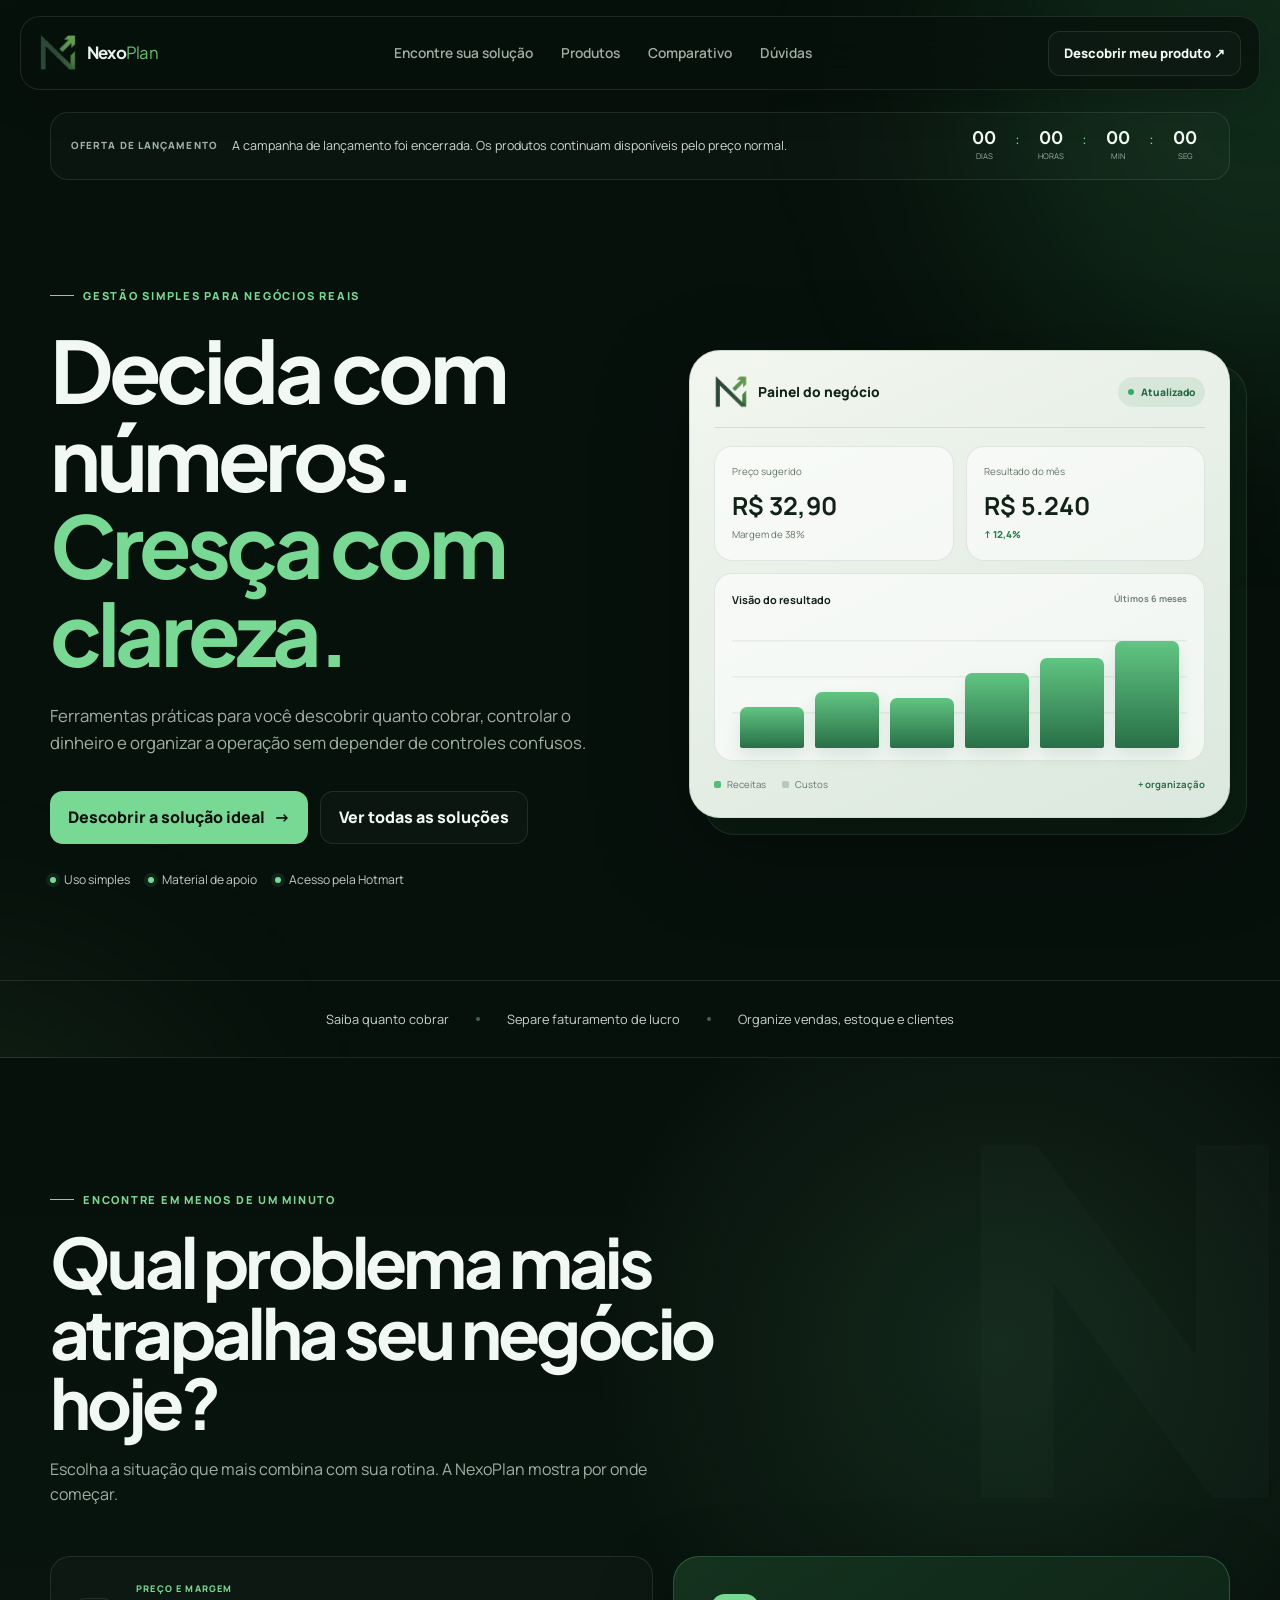
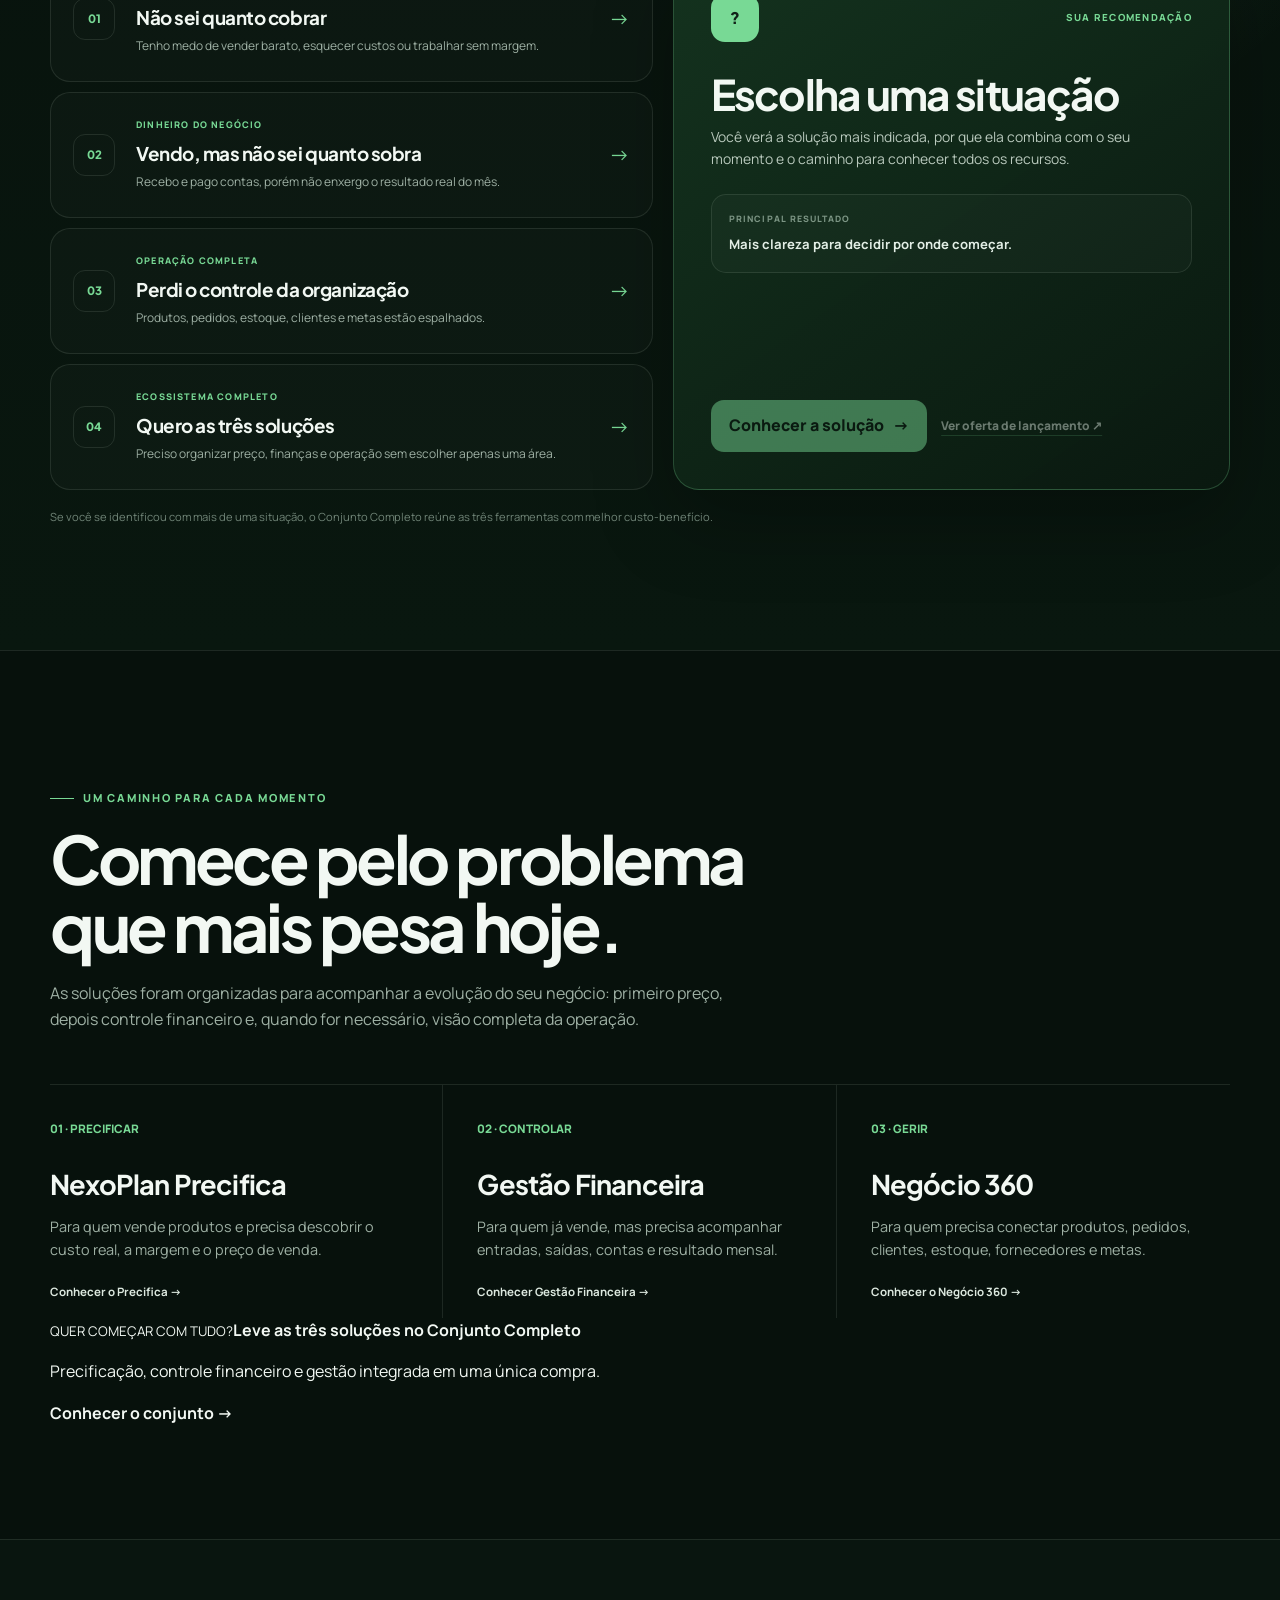
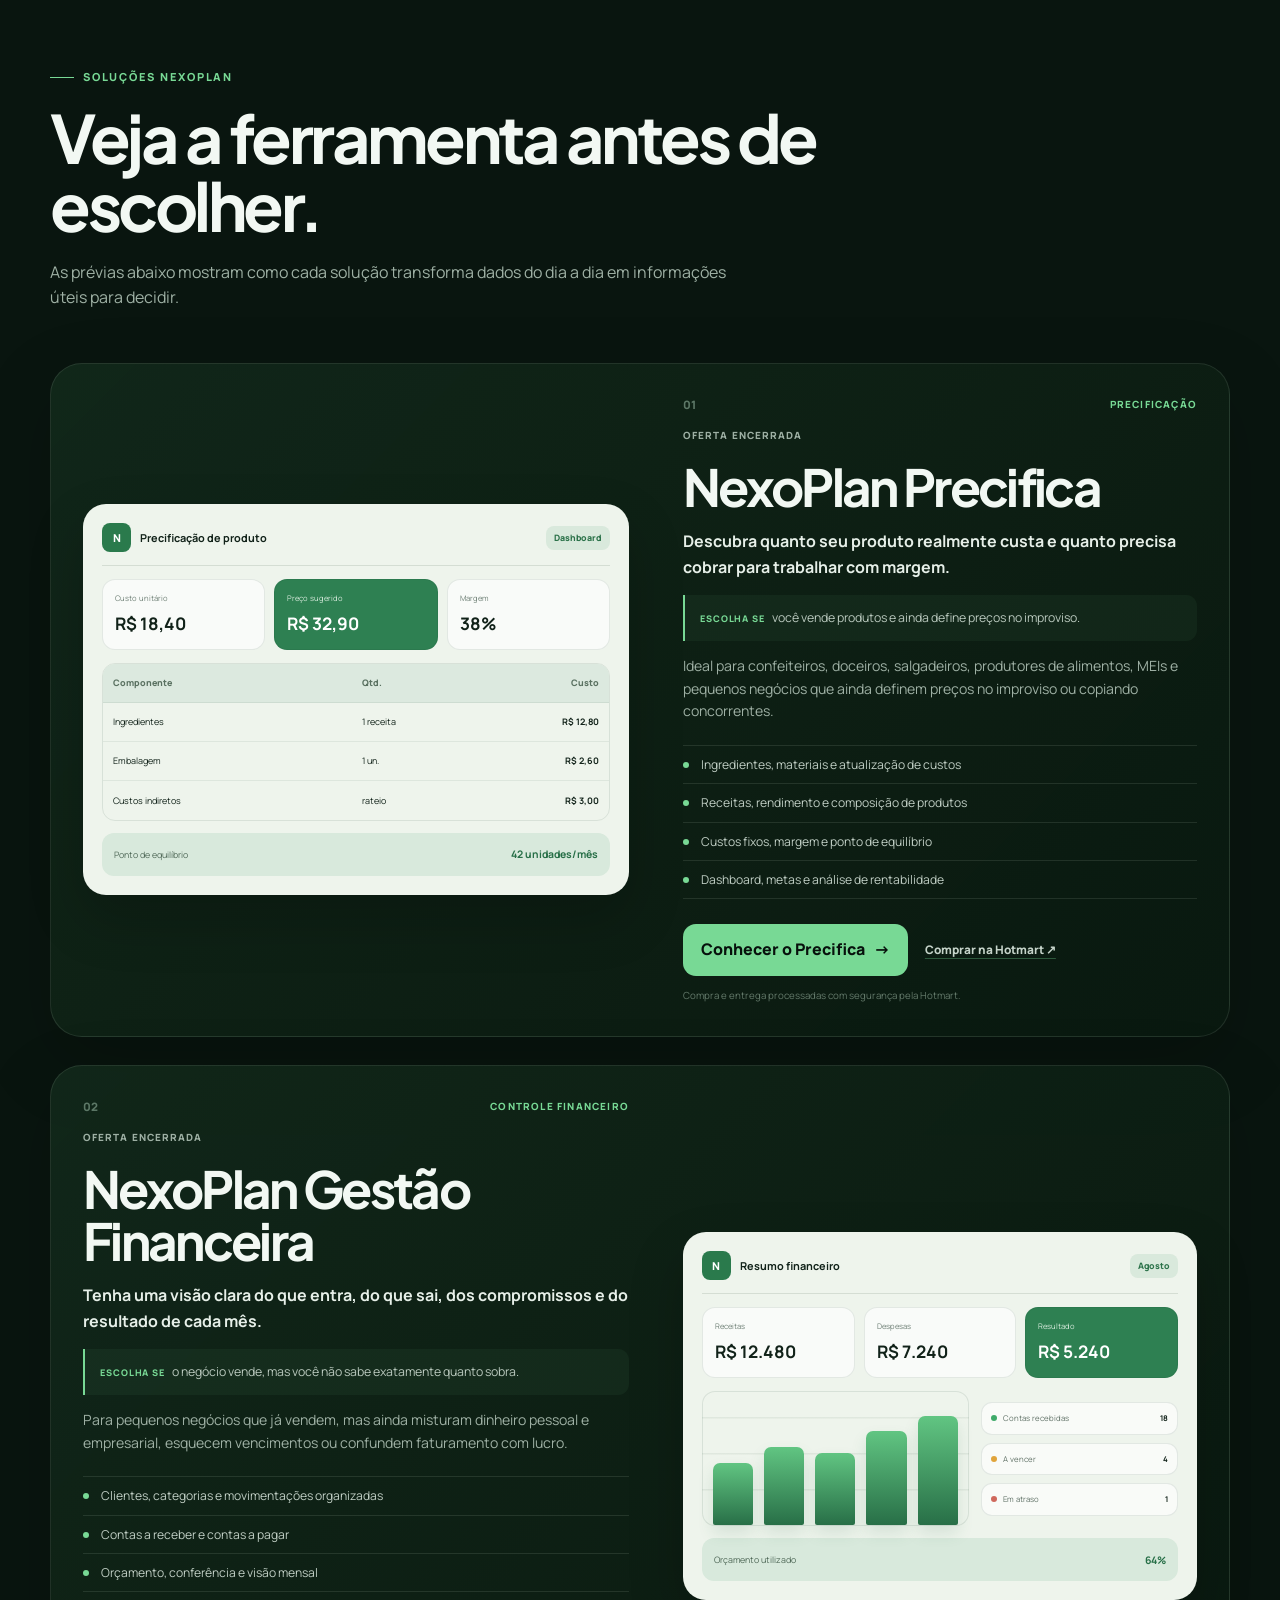
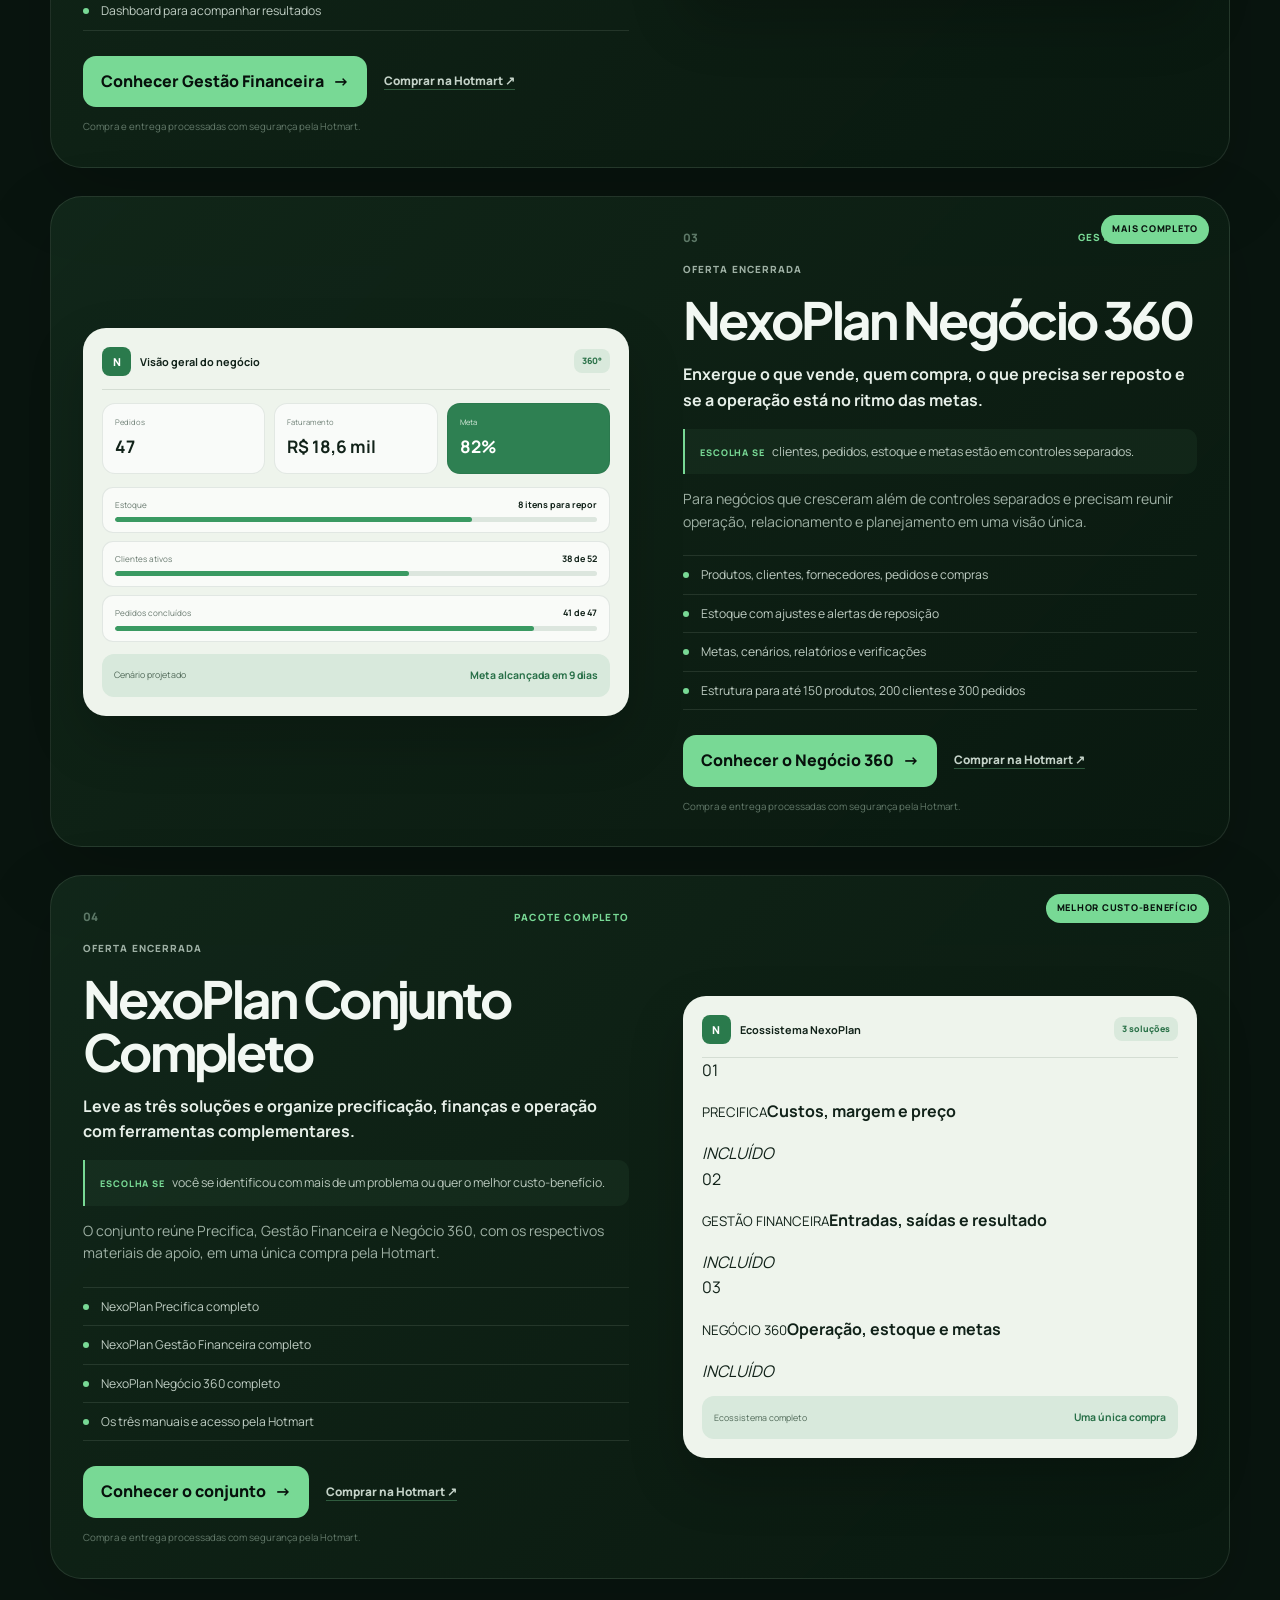
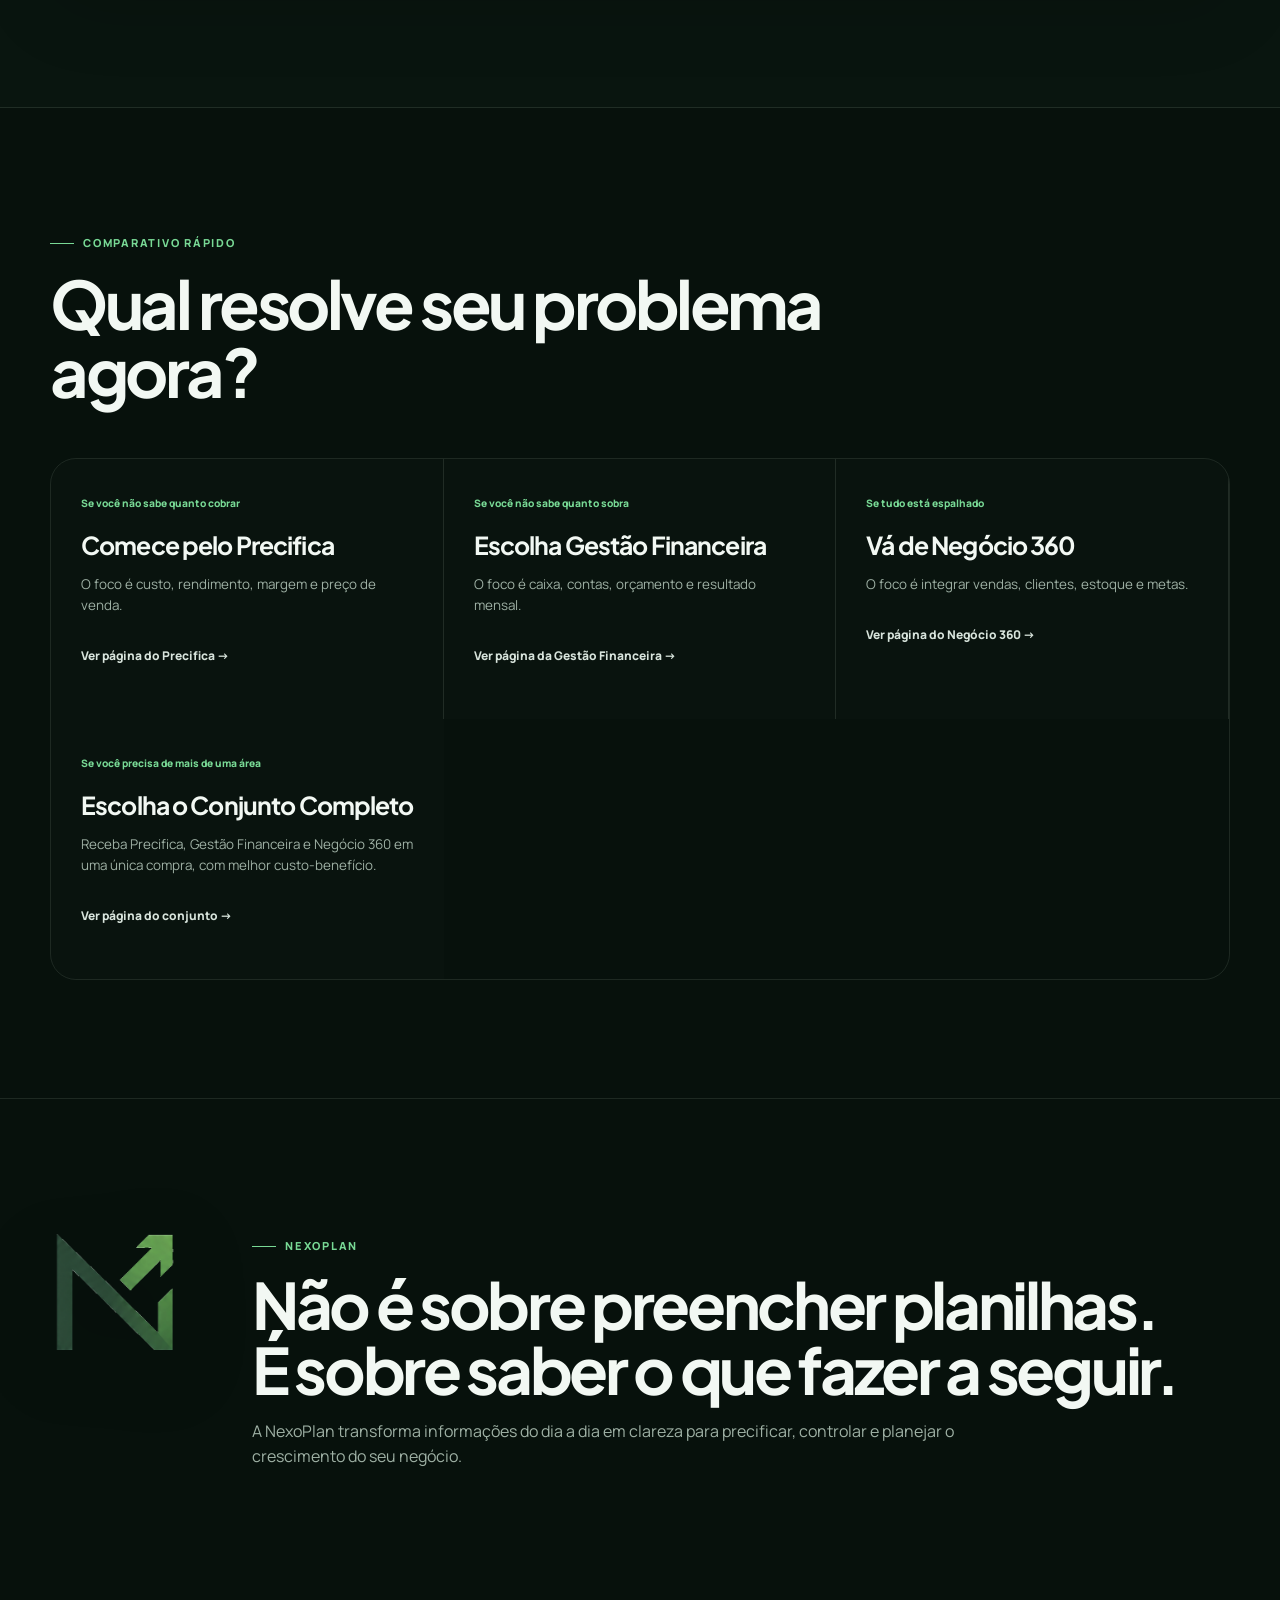
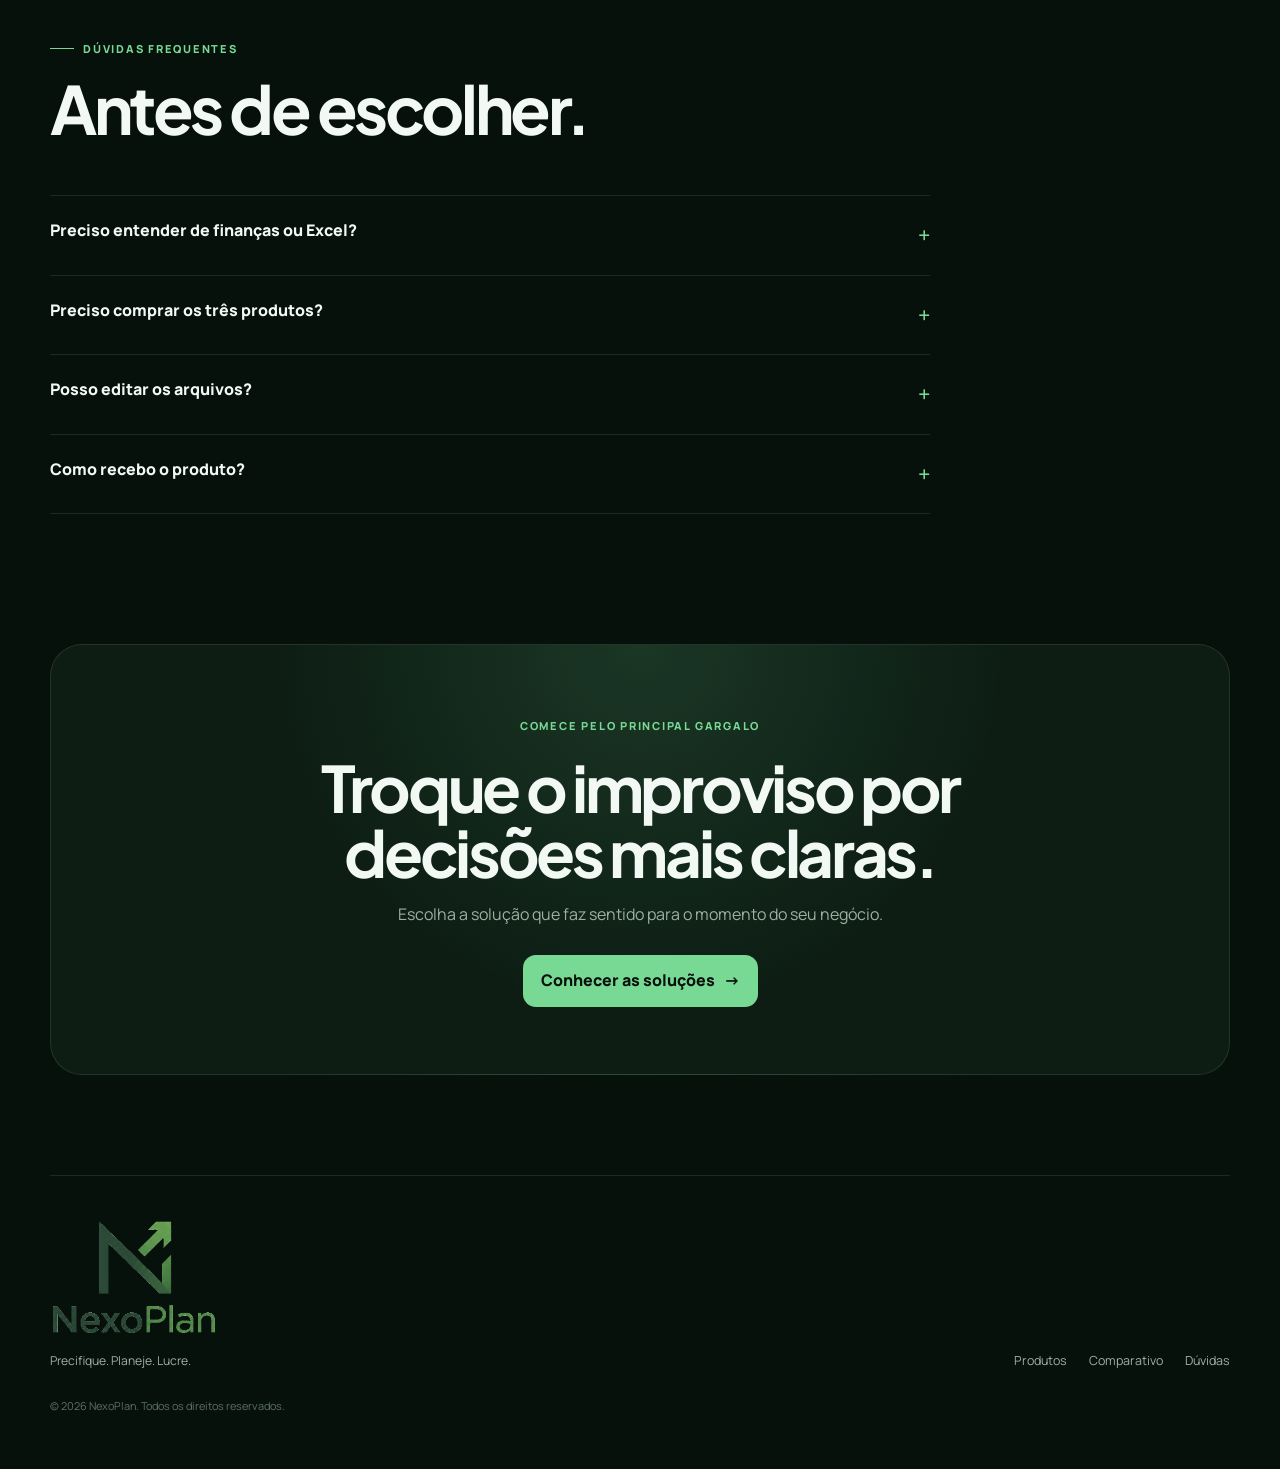
==== commit 65dfb5ec: "Add complete bundle across the storefront" ====
--- a/index.html
+++ b/index.html
@@ -15,7 +15,7 @@
   <link href="https://fonts.googleapis.com/css2?family=Manrope:wght@400;500;600;700;800&family=Plus+Jakarta+Sans:wght@600;700;800&display=swap" rel="stylesheet">
   <link rel="stylesheet" href="styles.css">
 </head>
-<body>
+<body data-page-type="home">
   <a class="skip-link" href="#conteudo">Ir para o conteúdo</a>
   <div class="ambient ambient-one" aria-hidden="true"></div>
   <div class="ambient ambient-two" aria-hidden="true"></div>
@@ -48,7 +48,7 @@
         <span class="eyebrow">GESTÃO SIMPLES PARA NEGÓCIOS REAIS</span>
         <h1>Decida com números.<br><span>Cresça com clareza.</span></h1>
         <p class="hero-text">Ferramentas práticas para você descobrir quanto cobrar, controlar o dinheiro e organizar a operação sem depender de controles confusos.</p>
-        <div class="hero-actions"><a class="button button-primary" href="#encontre-sua-solucao">Descobrir a solução ideal <span aria-hidden="true">→</span></a><a class="button button-ghost" href="#solucoes">Ver os três produtos</a></div>
+        <div class="hero-actions"><a class="button button-primary" href="#encontre-sua-solucao">Descobrir a solução ideal <span aria-hidden="true">→</span></a><a class="button button-ghost" href="#solucoes">Ver todas as soluções</a></div>
         <ul class="trust-row" aria-label="Benefícios dos produtos"><li><i></i> Uso simples</li><li><i></i> Material de apoio</li><li><i></i> Acesso pela Hotmart</li></ul>
       </div>
       <div class="hero-dashboard reveal delay-1" aria-label="Exemplo de painel NexoPlan">
@@ -79,6 +79,9 @@
             <button class="finder-option reveal delay-2" type="button" data-recommend="negocio" aria-pressed="false">
               <span class="finder-number">03</span><span class="finder-option-copy"><small>OPERAÇÃO COMPLETA</small><strong>Perdi o controle da organização</strong><em>Produtos, pedidos, estoque, clientes e metas estão espalhados.</em></span><span class="finder-arrow" aria-hidden="true">→</span>
             </button>
+            <button class="finder-option finder-option-bundle reveal" type="button" data-recommend="conjunto" aria-pressed="false">
+              <span class="finder-number">04</span><span class="finder-option-copy"><small>ECOSSISTEMA COMPLETO</small><strong>Quero as três soluções</strong><em>Preciso organizar preço, finanças e operação sem escolher apenas uma área.</em></span><span class="finder-arrow" aria-hidden="true">→</span>
+            </button>
           </div>
           <aside class="finder-result is-empty reveal" id="finder-result" aria-live="polite">
             <div class="finder-result-top"><span data-result-index>?</span><small data-result-kicker>SUA RECOMENDAÇÃO</small></div>
@@ -91,7 +94,7 @@
             </div>
           </aside>
         </div>
-        <p class="finder-note">Se você se identificou com mais de uma situação, comece pelo problema que mais afeta suas decisões hoje.</p>
+        <p class="finder-note">Se você se identificou com mais de uma situação, o Conjunto Completo reúne as três ferramentas com melhor custo-benefício.</p>
       </div>
     </section>
 
@@ -102,6 +105,7 @@
         <a class="journey-step reveal delay-1" href="gestao-financeira/"><span>02 · CONTROLAR</span><h3>Gestão Financeira</h3><p>Para quem já vende, mas precisa acompanhar entradas, saídas, contas e resultado mensal.</p><b>Conhecer Gestão Financeira →</b></a>
         <a class="journey-step reveal delay-2" href="negocio/"><span>03 · GERIR</span><h3>Negócio 360</h3><p>Para quem precisa conectar produtos, pedidos, clientes, estoque, fornecedores e metas.</p><b>Conhecer o Negócio 360 →</b></a>
       </div>
+      <a class="bundle-path reveal" href="conjunto/"><span><small>QUER COMEÇAR COM TUDO?</small><strong>Leve as três soluções no Conjunto Completo</strong></span><p>Precificação, controle financeiro e gestão integrada em uma única compra.</p><b>Conhecer o conjunto →</b></a>
     </section>
 
     <section class="solutions" id="solucoes">
@@ -165,6 +169,29 @@
             <small class="purchase-note">Compra e entrega processadas com segurança pela Hotmart.</small>
           </div>
         </article>
+
+        <article class="product-showcase reverse bundle-showcase reveal" data-product="conjunto">
+          <span class="recommended bundle-recommended">MELHOR CUSTO-BENEFÍCIO</span>
+          <div class="sheet-preview preview-bundle" aria-label="Prévia do NexoPlan Conjunto Completo">
+            <div class="sheet-toolbar"><span class="sheet-logo">N</span><b>Ecossistema NexoPlan</b><span class="sheet-tab">3 soluções</span></div>
+            <div class="bundle-stack">
+              <div><span>01</span><p><small>PRECIFICA</small><strong>Custos, margem e preço</strong></p><i>INCLUÍDO</i></div>
+              <div><span>02</span><p><small>GESTÃO FINANCEIRA</small><strong>Entradas, saídas e resultado</strong></p><i>INCLUÍDO</i></div>
+              <div><span>03</span><p><small>NEGÓCIO 360</small><strong>Operação, estoque e metas</strong></p><i>INCLUÍDO</i></div>
+            </div>
+            <div class="sheet-callout"><span>Ecossistema completo</span><strong>Uma única compra</strong></div>
+          </div>
+          <div class="product-copy">
+            <div class="product-heading"><span class="product-index">04</span><span class="product-category">PACOTE COMPLETO</span></div>
+            <span class="offer-label" data-offer-label>OFERTA DE LANÇAMENTO</span>
+            <h3>NexoPlan Conjunto Completo</h3>
+            <p class="product-promise">Leve as três soluções e organize precificação, finanças e operação com ferramentas complementares.</p><p class="product-fit"><span>ESCOLHA SE</span> você se identificou com mais de um problema ou quer o melhor custo-benefício.</p>
+            <p>O conjunto reúne Precifica, Gestão Financeira e Negócio 360, com os respectivos materiais de apoio, em uma única compra pela Hotmart.</p>
+            <ul class="feature-list"><li>NexoPlan Precifica completo</li><li>NexoPlan Gestão Financeira completo</li><li>NexoPlan Negócio 360 completo</li><li>Os três manuais e acesso pela Hotmart</li></ul>
+            <div class="product-actions"><a class="button button-primary" href="conjunto/">Conhecer o conjunto <span aria-hidden="true">→</span></a><a class="detail-button offer-link" data-promotional-link data-product-key="conjunto" href="https://pay.hotmart.com/E107372949H?off=5rpvl9n9">Comprar com a oferta ↗</a></div>
+            <small class="purchase-note">Compra e entrega processadas com segurança pela Hotmart.</small>
+          </div>
+        </article>
       </div>
     </section>
 
@@ -175,6 +202,7 @@
           <article><span>Se você não sabe quanto cobrar</span><h3>Comece pelo Precifica</h3><p>O foco é custo, rendimento, margem e preço de venda.</p><a href="precifica/">Ver página do Precifica →</a></article>
           <article><span>Se você não sabe quanto sobra</span><h3>Escolha Gestão Financeira</h3><p>O foco é caixa, contas, orçamento e resultado mensal.</p><a href="gestao-financeira/">Ver página da Gestão Financeira →</a></article>
           <article><span>Se tudo está espalhado</span><h3>Vá de Negócio 360</h3><p>O foco é integrar vendas, clientes, estoque e metas.</p><a href="negocio/">Ver página do Negócio 360 →</a></article>
+          <article class="bundle-comparison"><span>Se você precisa de mais de uma área</span><h3>Escolha o Conjunto Completo</h3><p>Receba Precifica, Gestão Financeira e Negócio 360 em uma única compra, com melhor custo-benefício.</p><a href="conjunto/">Ver página do conjunto →</a></article>
         </div>
       </div>
     </section>
@@ -210,6 +238,8 @@
     </div>
   </div>
   <a class="mobile-finder-cta" href="#encontre-sua-solucao">Qual produto é para mim? <span aria-hidden="true">→</span></a>
+  <script src="analytics-config.js"></script>
+  <script src="analytics.js"></script>
   <script src="script.js"></script>
 </body>
 </html>
--- a/styles.css
+++ b/styles.css
@@ -144,6 +144,114 @@
 
 .proof-strip { min-height: 78px; padding: 17px 24px; display: flex; align-items: center; justify-content: center; gap: 27px; border-block: 1px solid var(--line); color: #c7d4cb; font-size: .8rem; white-space: nowrap; }
 .proof-strip i { width: 4px; height: 4px; border-radius: 50%; background: #456250; }
+
+.solution-finder {
+  position: relative;
+  padding: 124px 0;
+  overflow: hidden;
+  border-bottom: 1px solid var(--line);
+  background:
+    radial-gradient(circle at 78% 24%, rgba(120, 217, 149, .11), transparent 30%),
+    linear-gradient(180deg, #07110c 0%, #09170f 100%);
+}
+.solution-finder::before {
+  content: "N";
+  position: absolute;
+  right: max(-55px, calc((100vw - 1320px) / 2));
+  top: 10px;
+  color: rgba(120, 217, 149, .025);
+  font-family: "Plus Jakarta Sans";
+  font-size: min(37vw, 480px);
+  font-weight: 800;
+  line-height: 1;
+  pointer-events: none;
+}
+.finder-heading { position: relative; max-width: 820px; margin-bottom: 48px; }
+.finder-heading h2 {
+  margin: 18px 0 0;
+  font-family: "Plus Jakarta Sans";
+  font-size: clamp(2.7rem, 5.4vw, 4.9rem);
+  letter-spacing: -.052em;
+  line-height: 1.02;
+}
+.finder-heading p { max-width: 650px; margin: 19px 0 0; color: var(--muted); }
+.finder-layout { position: relative; display: grid; grid-template-columns: 1.04fr .96fr; gap: 20px; align-items: stretch; }
+.finder-options { display: grid; gap: 10px; }
+.finder-option {
+  width: 100%;
+  min-height: 126px;
+  padding: 21px 22px;
+  display: grid;
+  grid-template-columns: 46px 1fr auto;
+  gap: 17px;
+  align-items: center;
+  border: 1px solid var(--line);
+  border-radius: 20px;
+  background: rgba(255,255,255,.018);
+  color: var(--text);
+  text-align: left;
+  cursor: pointer;
+  transition: transform .22s ease, border-color .22s ease, background .22s ease, box-shadow .22s ease;
+}
+.finder-option:hover { transform: translateX(5px); border-color: var(--line-strong); background: rgba(120,217,149,.045); }
+.finder-option.active { border-color: rgba(120,217,149,.5); background: linear-gradient(100deg, rgba(120,217,149,.11), rgba(120,217,149,.035)); box-shadow: 0 18px 55px rgba(0,0,0,.16); }
+.finder-number {
+  width: 42px;
+  height: 42px;
+  display: grid;
+  place-items: center;
+  border: 1px solid var(--line);
+  border-radius: 12px;
+  color: var(--green);
+  font-family: "Plus Jakarta Sans";
+  font-size: .72rem;
+  font-weight: 800;
+}
+.finder-option.active .finder-number { background: var(--green); color: var(--ink); }
+.finder-option-copy { min-width: 0; }
+.finder-option-copy small, .finder-option-copy strong, .finder-option-copy em { display: block; }
+.finder-option-copy small { color: var(--green); font-size: .57rem; font-weight: 900; letter-spacing: .13em; }
+.finder-option-copy strong { margin-top: 5px; font-family: "Plus Jakarta Sans"; font-size: 1.18rem; letter-spacing: -.025em; }
+.finder-option-copy em { margin-top: 4px; color: var(--muted); font-size: .75rem; font-style: normal; }
+.finder-arrow { color: var(--green); font-size: 1.3rem; transition: transform .2s ease; }
+.finder-option:hover .finder-arrow, .finder-option.active .finder-arrow { transform: translateX(4px); }
+
+.finder-result {
+  min-height: 398px;
+  padding: 37px;
+  display: flex;
+  flex-direction: column;
+  border: 1px solid rgba(120,217,149,.26);
+  border-radius: 26px;
+  background: linear-gradient(145deg, rgba(21,52,32,.95), rgba(10,25,16,.96));
+  box-shadow: 0 30px 80px rgba(0,0,0,.25);
+  transition: border-color .25s ease, transform .25s ease;
+}
+.finder-result:not(.is-empty) { border-color: rgba(120,217,149,.55); transform: translateY(-3px); }
+.finder-result-top { display: flex; align-items: center; justify-content: space-between; gap: 15px; }
+.finder-result-top > span {
+  width: 48px;
+  height: 48px;
+  display: grid;
+  place-items: center;
+  border-radius: 14px;
+  background: var(--green);
+  color: var(--ink);
+  font-family: "Plus Jakarta Sans";
+  font-weight: 800;
+}
+.finder-result-top small { color: var(--green); font-size: .61rem; font-weight: 900; letter-spacing: .13em; }
+.finder-result h3 { margin: 30px 0 11px; font-family: "Plus Jakarta Sans"; font-size: clamp(2rem, 3.3vw, 3.15rem); letter-spacing: -.045em; line-height: 1.02; }
+.finder-result > p { margin: 0; color: #b9c9bd; font-size: .87rem; }
+.finder-result-benefit { margin: 24px 0; padding: 17px; border: 1px solid var(--line); border-radius: 15px; background: rgba(255,255,255,.025); }
+.finder-result-benefit small, .finder-result-benefit strong { display: block; }
+.finder-result-benefit small { color: #7c9584; font-size: .55rem; font-weight: 900; letter-spacing: .12em; }
+.finder-result-benefit strong { margin-top: 7px; color: #e2eee5; font-size: .82rem; }
+.finder-result-actions { margin-top: auto; display: flex; flex-wrap: wrap; align-items: center; gap: 14px; }
+.finder-buy { color: #d1ddd4; font-size: .75rem; font-weight: 800; text-decoration: underline; text-decoration-color: rgba(120,217,149,.35); text-underline-offset: 5px; }
+.finder-result.is-empty .finder-result-actions { opacity: .48; pointer-events: none; }
+.finder-note { position: relative; margin: 18px 0 0; color: #708477; font-size: .7rem; }
+
 .journey { padding: 130px 0 112px; }
 .section-heading { max-width: 790px; margin-bottom: 52px; }
 .section-heading h2 { margin-top: 18px; font-size: clamp(2.55rem, 5.2vw, 4.65rem); }
@@ -155,6 +263,9 @@
 .journey-step > span { color: var(--green); font-size: .73rem; font-weight: 800; }
 .journey-step h3 { margin: 22px 0 9px; font-family: "Plus Jakarta Sans"; font-size: 1.7rem; letter-spacing: -.03em; }
 .journey-step p { margin: 0; color: var(--muted); font-size: .9rem; }
+.journey-step b { display: inline-block; margin-top: 22px; color: #dce8df; font-size: .72rem; transition: color .2s ease, transform .2s ease; }
+.journey-step:hover b { color: var(--green); transform: translateX(4px); }
+.journey-step:hover { background: linear-gradient(180deg, rgba(120,217,149,.035), transparent); }
 
 .solutions { padding: 120px 0 128px; border-block: 1px solid var(--line); background: #09150f; }
 .product-showcase { position: relative; margin-top: 34px; padding: 32px; display: grid; grid-template-columns: 1.03fr .97fr; gap: 54px; align-items: center; border: 1px solid var(--line); border-radius: 32px; background: linear-gradient(135deg, rgba(18, 42, 27, .86), rgba(10, 25, 16, .9)); box-shadow: 0 26px 75px rgba(0, 0, 0, .18); }
@@ -202,6 +313,8 @@
 .product-copy h3 { margin-top: 13px; font-size: clamp(2.25rem, 4vw, 3.7rem); }
 .product-copy > p { color: var(--muted); font-size: .88rem; }
 .product-copy .product-promise { margin: 17px 0 13px; color: #e6efe8; font-size: 1rem; font-weight: 700; }
+.product-copy .product-fit { margin: 15px 0 0; padding: 13px 15px; border-left: 2px solid var(--green); border-radius: 0 11px 11px 0; background: rgba(120,217,149,.055); color: #b9c8bd; font-size: .77rem; }
+.product-fit span { margin-right: 5px; color: var(--green); font-size: .57rem; font-weight: 900; letter-spacing: .1em; }
 .feature-list { margin: 22px 0 25px; padding: 0; list-style: none; border-top: 1px solid var(--line); }
 .feature-list li { position: relative; padding: 9px 0 9px 18px; border-bottom: 1px solid var(--line); color: #bfcdc3; font-size: .76rem; }
 .feature-list li::before { content: ""; position: absolute; left: 0; top: 16px; width: 6px; height: 6px; border-radius: 50%; background: var(--green); }
@@ -260,8 +373,11 @@
 .delay-1 { transition-delay: .08s; }.delay-2 { transition-delay: .16s; }
 .no-js-reveal .reveal { opacity: 1; transform: none; }
 :focus-visible { outline: 2px solid var(--green); outline-offset: 4px; }
+.mobile-finder-cta { display: none; }
 
 @media (max-width: 980px) {
+  .finder-layout { grid-template-columns: 1fr; }
+  .finder-result { min-height: 360px; }
   .nav, .header-cta { display: none; }
   .menu-button { display: block; }
   .site-header.menu-open .nav { position: absolute; top: 80px; left: 0; right: 0; padding: 12px; display: flex; flex-direction: column; align-items: stretch; gap: 3px; border: 1px solid var(--line); border-radius: 17px; background: #0b1a11; box-shadow: var(--shadow); }
@@ -276,6 +392,39 @@
 }
 
 @media (max-width: 720px) {
+  body:not(.product-page) { padding-bottom: 72px; }
+  .solution-finder { padding: 86px 0; }
+  .solution-finder::before { display: none; }
+  .finder-heading { margin-bottom: 34px; }
+  .finder-heading h2 { font-size: clamp(2.5rem, 11vw, 3.35rem); }
+  .finder-option { min-height: 112px; padding: 17px 15px; grid-template-columns: 38px 1fr auto; gap: 12px; }
+  .finder-number { width: 36px; height: 36px; }
+  .finder-option-copy strong { font-size: 1rem; }
+  .finder-option-copy em { font-size: .68rem; }
+  .finder-result { min-height: 0; padding: 27px 21px; }
+  .finder-result h3 { margin-top: 24px; font-size: 2.3rem; }
+  .finder-result-actions { align-items: stretch; flex-direction: column; }
+  .finder-result-actions .button { width: 100%; }
+  .finder-buy { padding: 10px 0; text-align: center; }
+  .mobile-finder-cta {
+    position: fixed;
+    left: 9px;
+    right: 9px;
+    bottom: 9px;
+    z-index: 80;
+    min-height: 54px;
+    padding: 13px 17px;
+    display: flex;
+    align-items: center;
+    justify-content: space-between;
+    border: 1px solid rgba(255,255,255,.18);
+    border-radius: 15px;
+    background: var(--green);
+    color: var(--ink);
+    font-size: .82rem;
+    font-weight: 900;
+    box-shadow: 0 16px 45px rgba(0,0,0,.4);
+  }
   .campaign-bar { width: calc(100% - 18px); margin-top: 12px; padding: 15px; align-items: stretch; flex-direction: column; gap: 12px; }
   .campaign-copy { align-items: flex-start; flex-direction: column; gap: 5px; }
   .countdown { justify-content: space-between; }
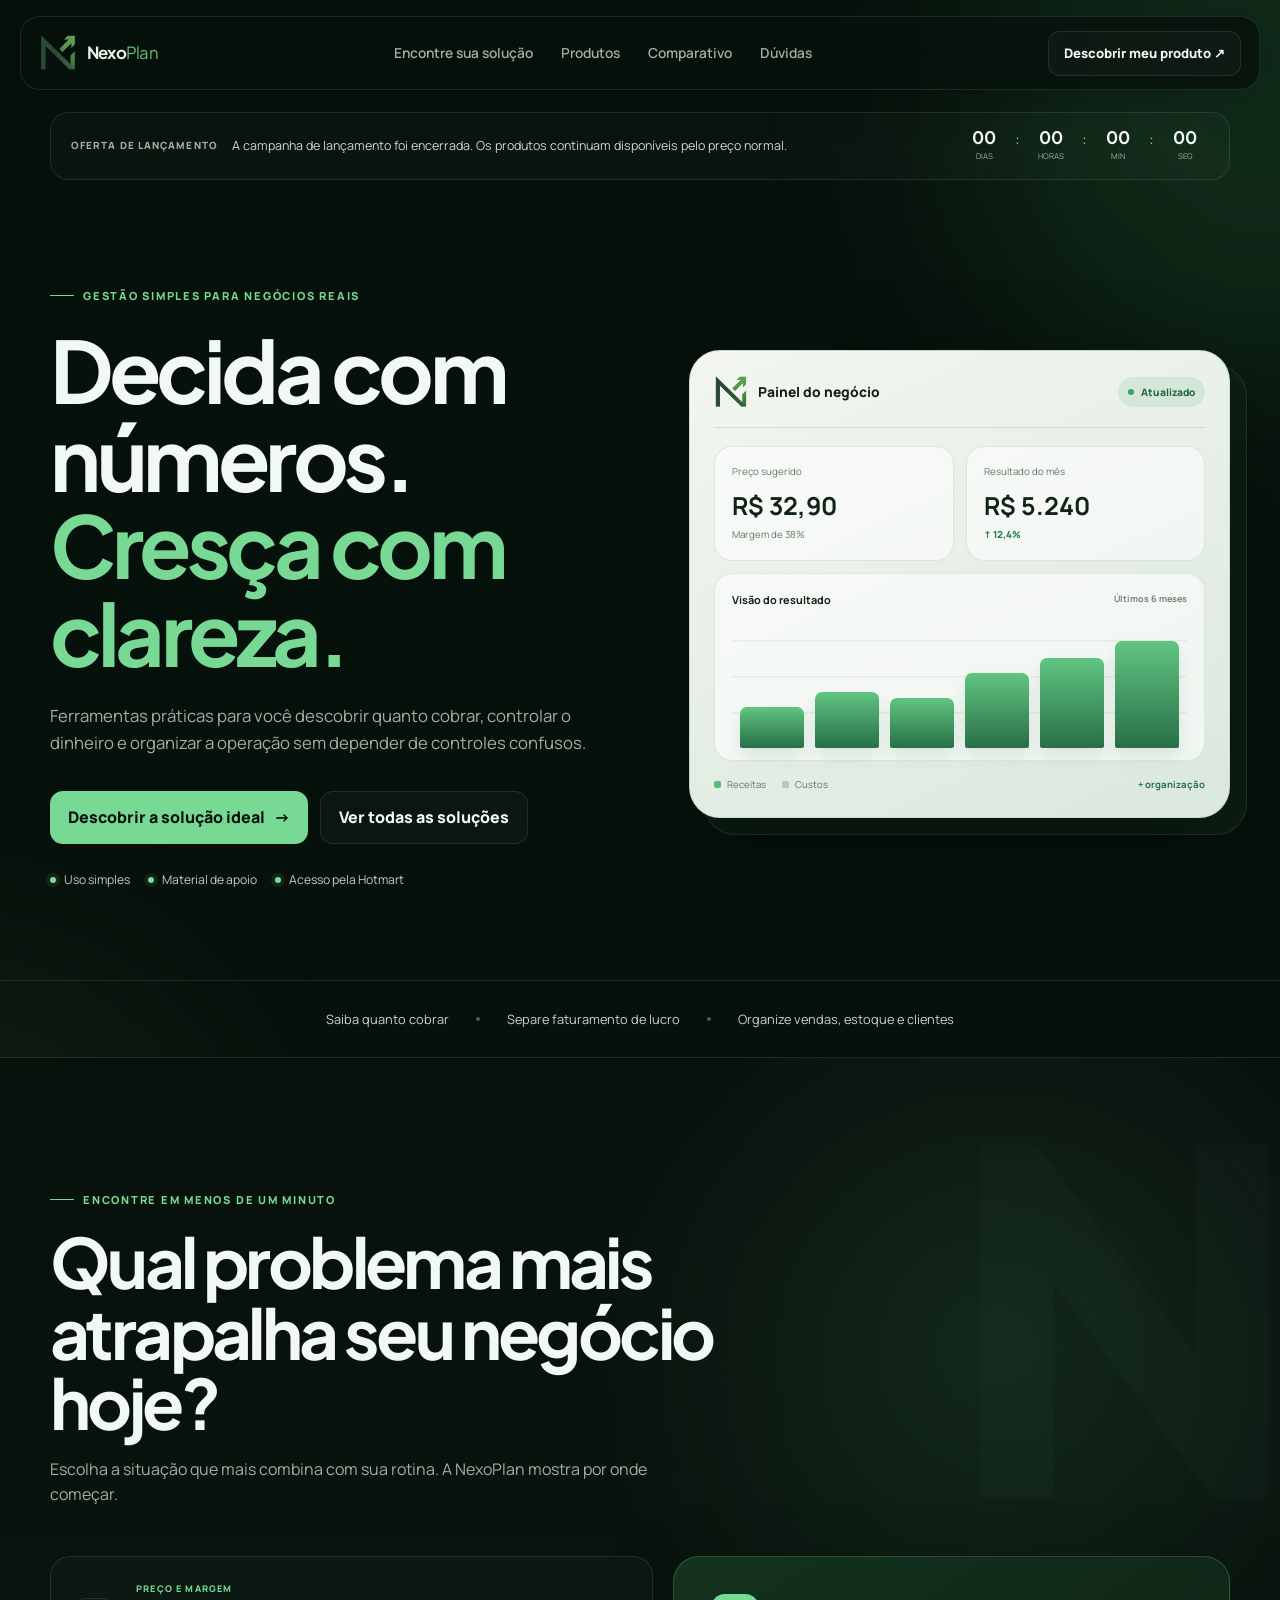
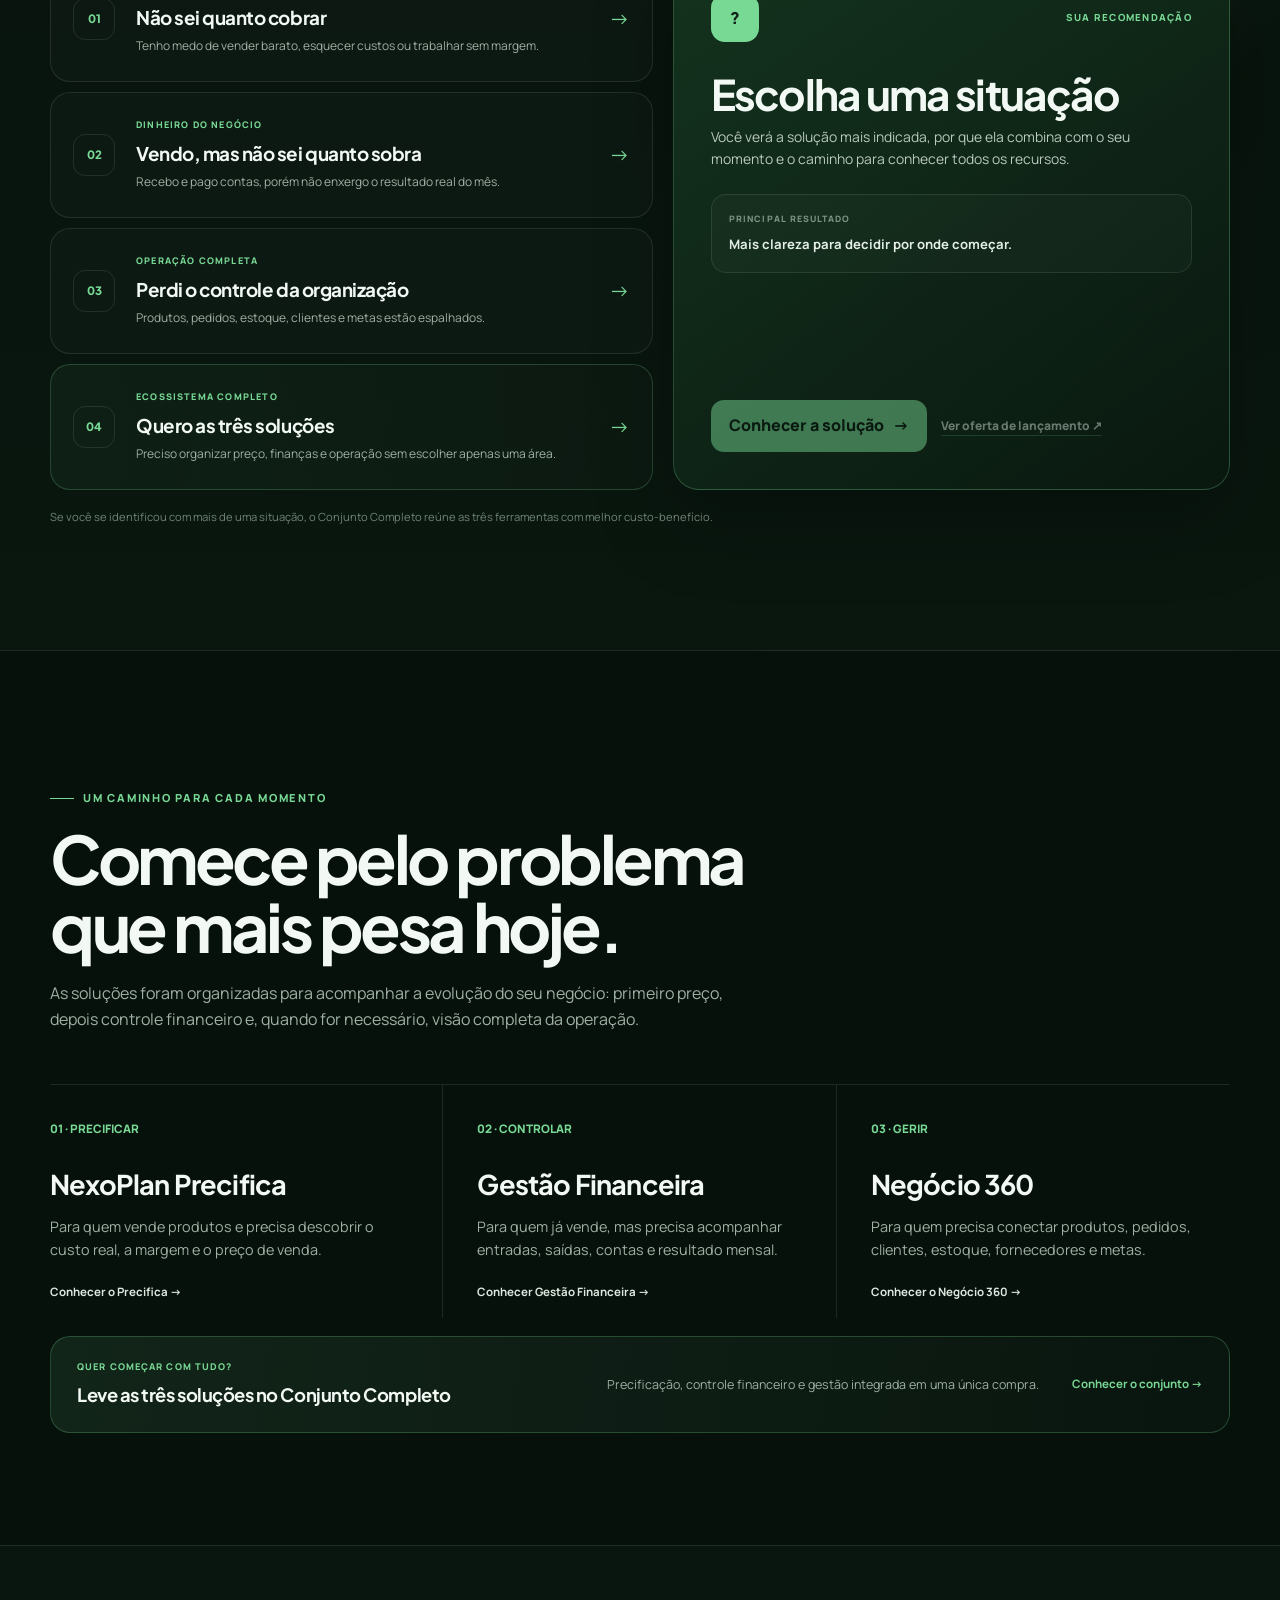
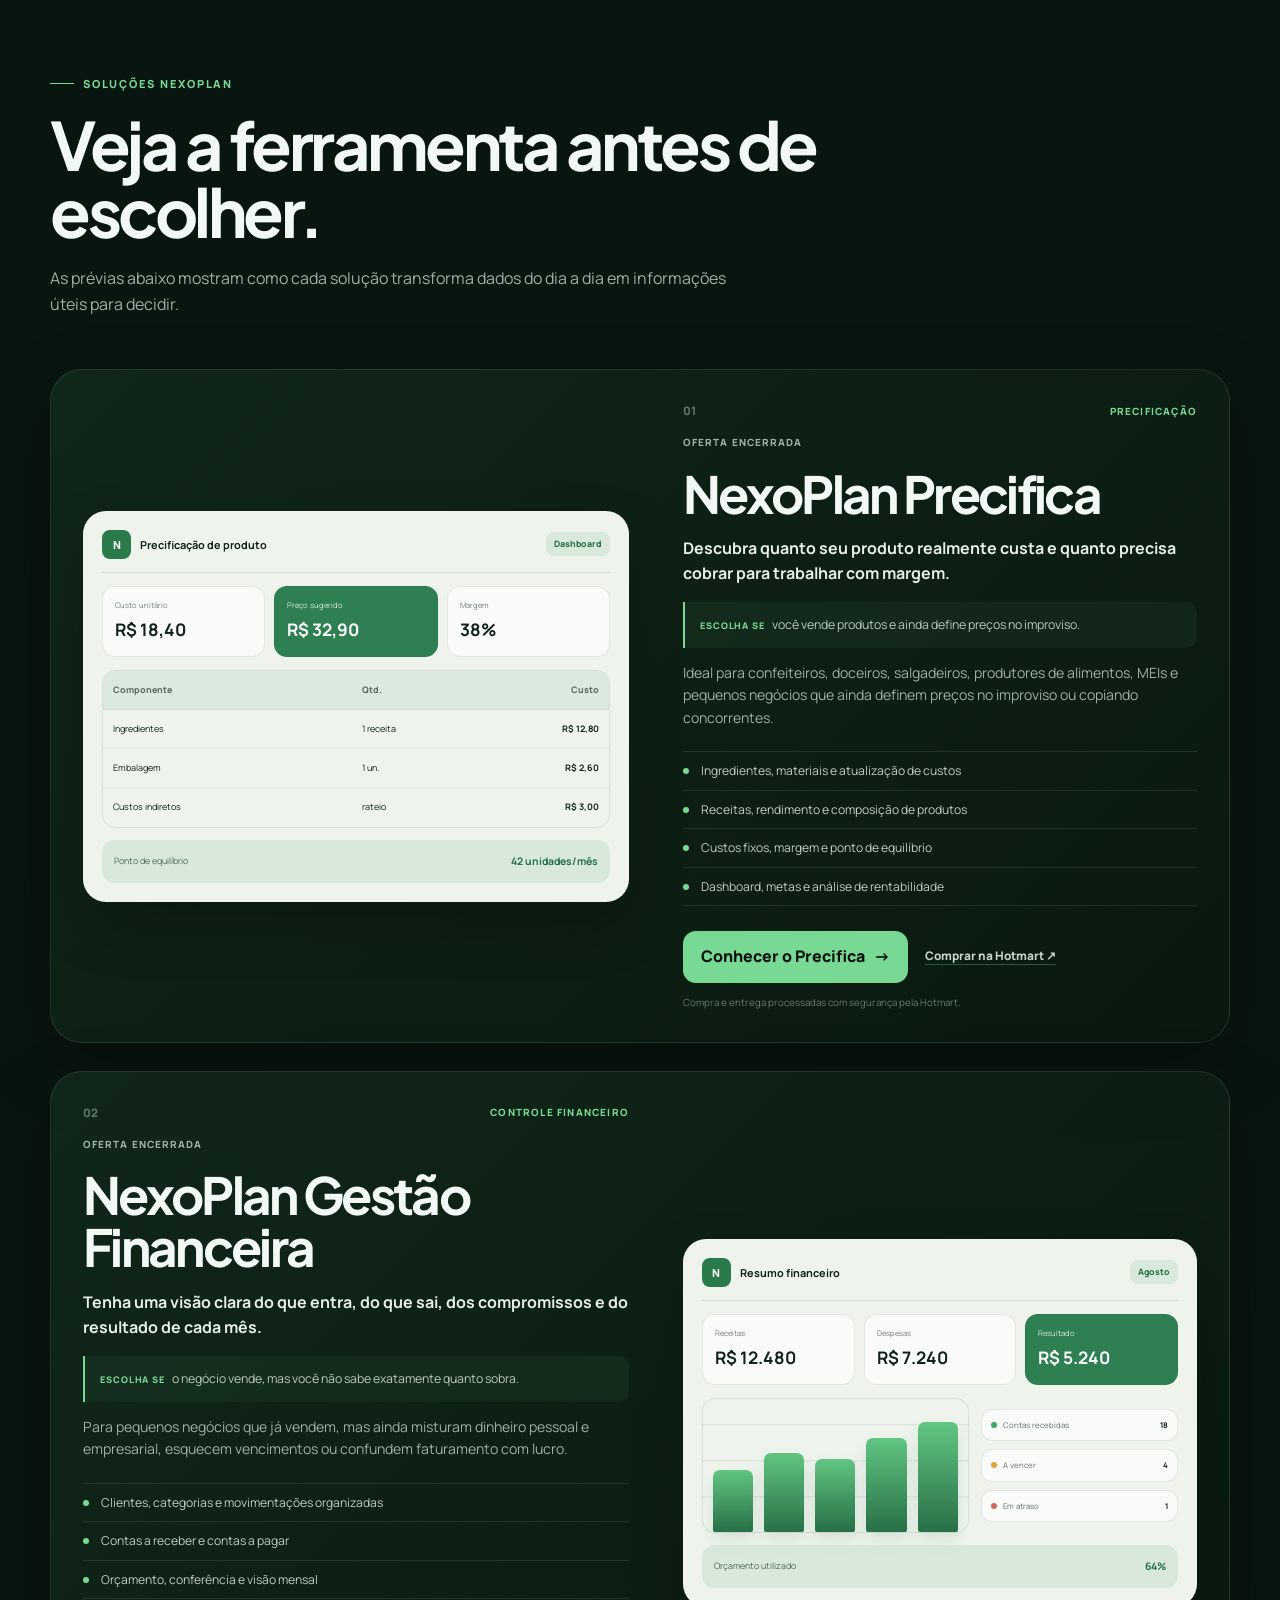
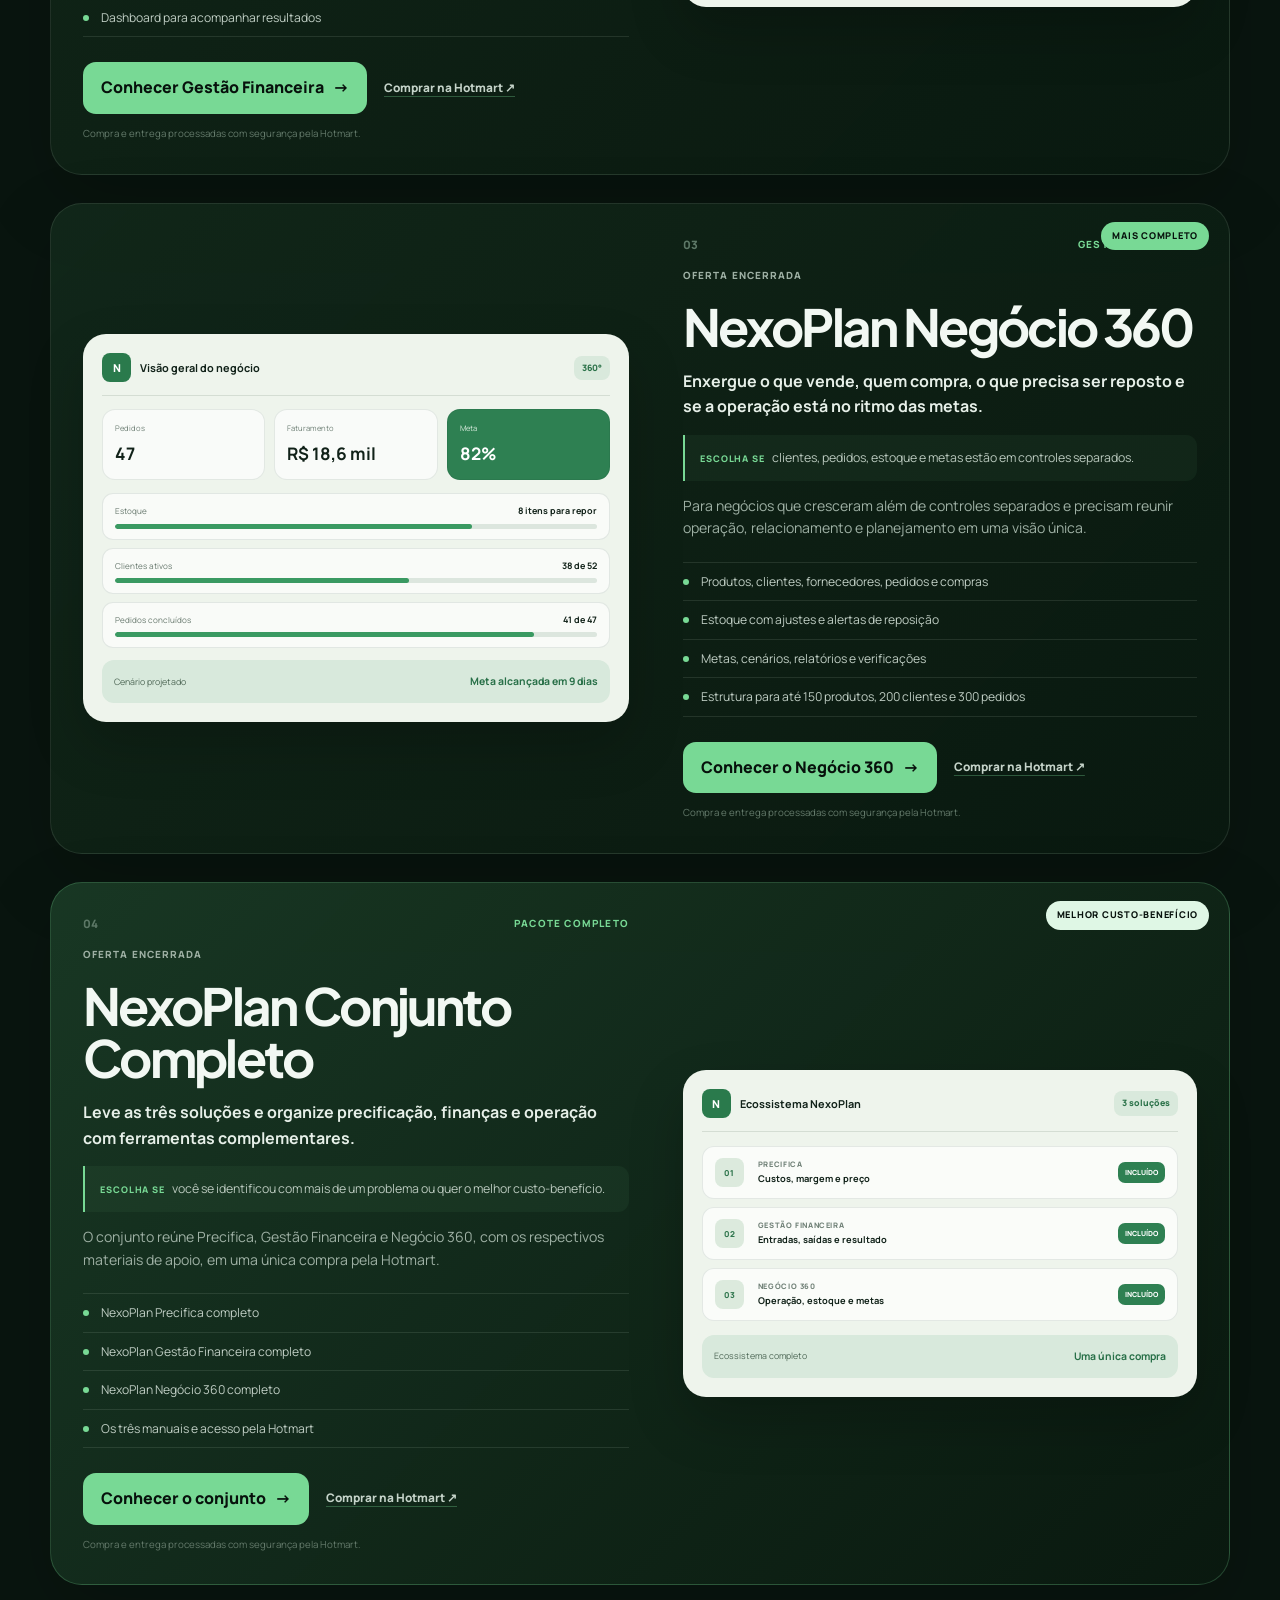
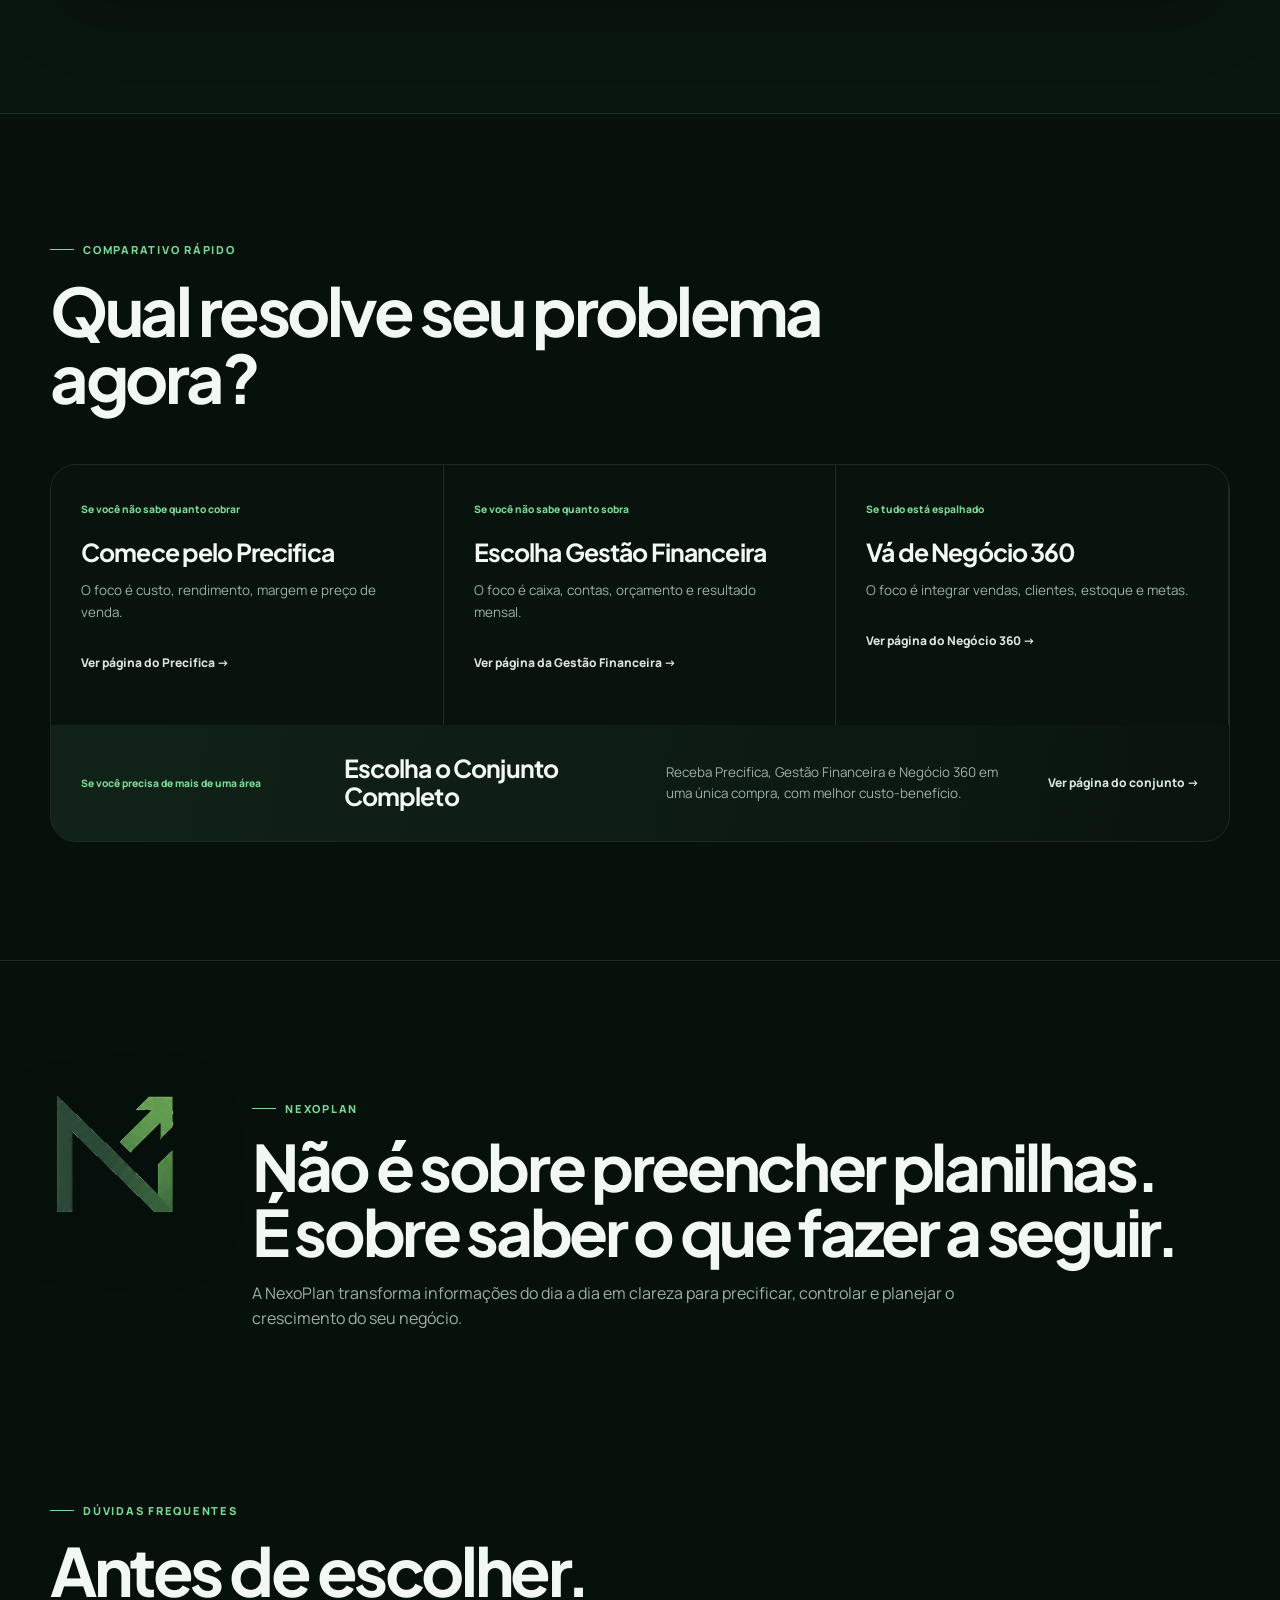
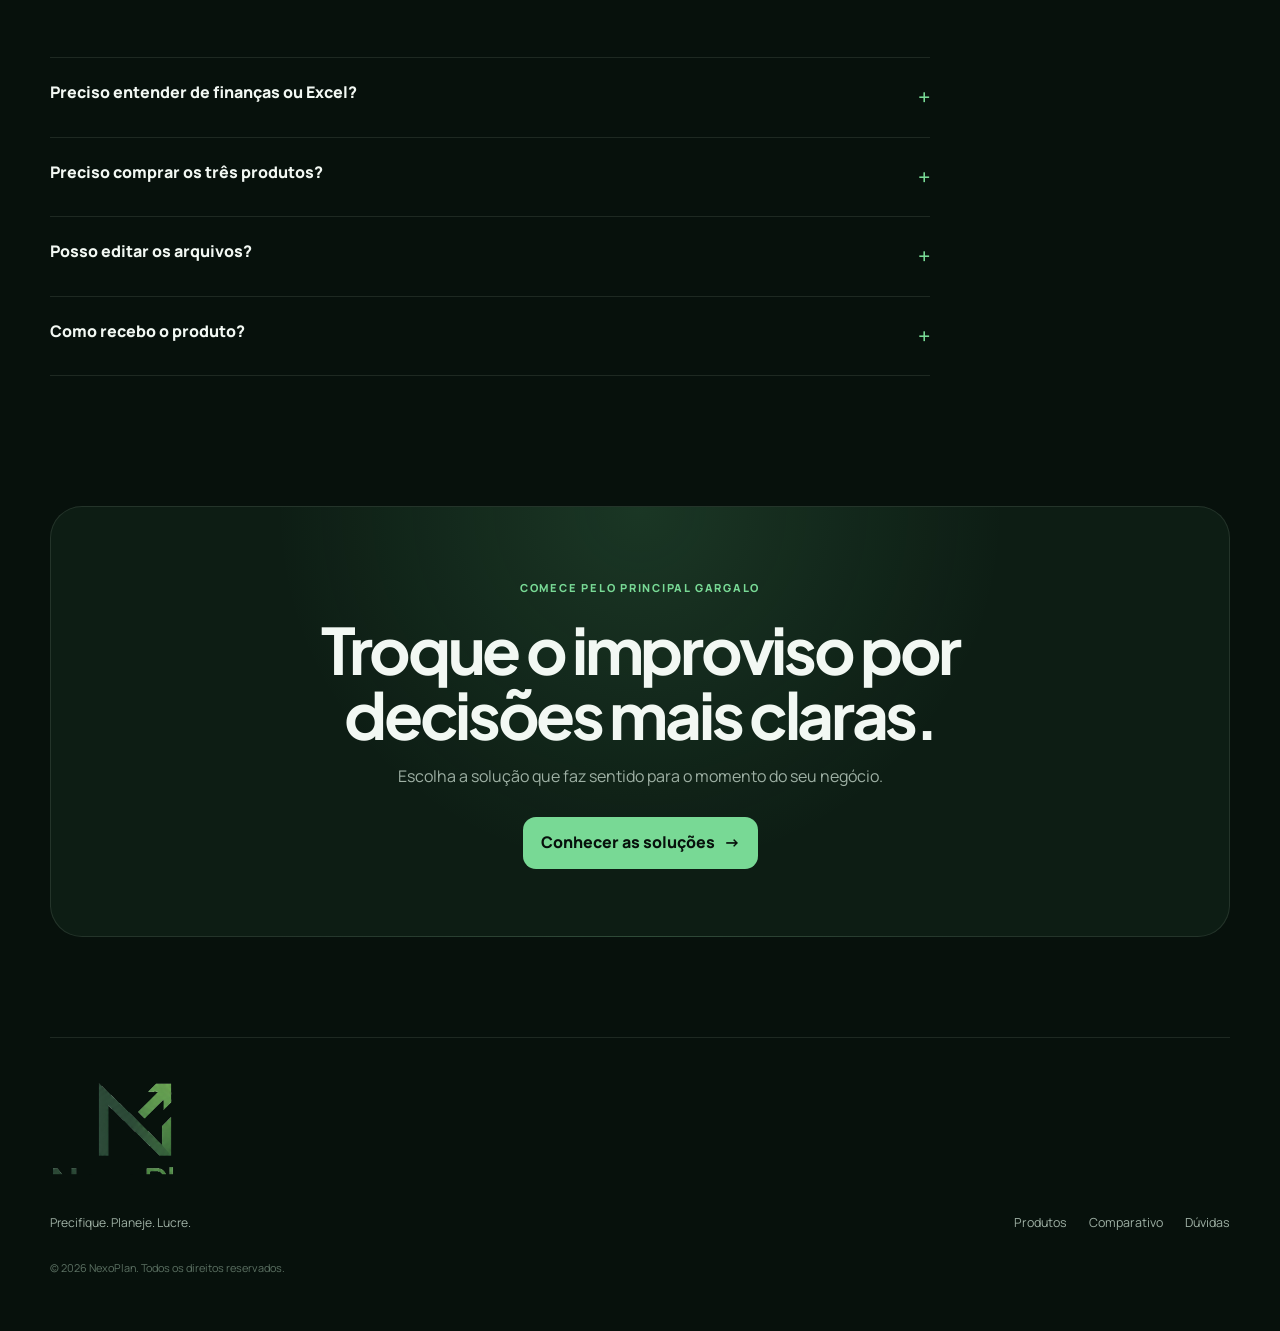
==== commit e322e0fa: "Upgrade NexoPlan logo assets across the site" ====
--- a/index.html
+++ b/index.html
@@ -8,8 +8,8 @@
   <meta property="og:title" content="NexoPlan — Precifique. Planeje. Lucre.">
   <meta property="og:description" content="Organize os números do seu negócio e tome decisões com mais clareza.">
   <title>NexoPlan — Precifique. Planeje. Lucre.</title>
-  <link rel="icon" type="image/png" href="assets/nexoplan-icon.png">
-  <link rel="apple-touch-icon" href="assets/nexoplan-icon.png">
+  <link rel="icon" type="image/png" sizes="32x32" href="assets/favicon-32.png">
+  <link rel="apple-touch-icon" sizes="180x180" href="assets/apple-touch-icon.png"><link rel="manifest" href="site.webmanifest">
   <link rel="preconnect" href="https://fonts.googleapis.com">
   <link rel="preconnect" href="https://fonts.gstatic.com" crossorigin>
   <link href="https://fonts.googleapis.com/css2?family=Manrope:wght@400;500;600;700;800&family=Plus+Jakarta+Sans:wght@600;700;800&display=swap" rel="stylesheet">
@@ -21,7 +21,7 @@
   <div class="ambient ambient-two" aria-hidden="true"></div>
 
   <header class="site-header" id="topo">
-    <a class="brand brand-horizontal" href="#topo" aria-label="NexoPlan — início"><img src="assets/nexoplan-icon.png" alt="" width="42" height="42"><span><b>Nexo</b>Plan</span></a>
+    <a class="brand brand-horizontal" href="#topo" aria-label="NexoPlan — início"><img src="assets/nexoplan-icon-v2.png" alt="" width="42" height="42"><span><b>Nexo</b>Plan</span></a>
     <nav class="nav" id="main-nav" aria-label="Navegação principal">
       <a href="#encontre-sua-solucao">Encontre sua solução</a><a href="#solucoes">Produtos</a><a href="#comparativo">Comparativo</a><a href="#duvidas">Dúvidas</a>
     </nav>
@@ -52,7 +52,7 @@
         <ul class="trust-row" aria-label="Benefícios dos produtos"><li><i></i> Uso simples</li><li><i></i> Material de apoio</li><li><i></i> Acesso pela Hotmart</li></ul>
       </div>
       <div class="hero-dashboard reveal delay-1" aria-label="Exemplo de painel NexoPlan">
-        <div class="dashboard-top"><div class="dashboard-brand"><img src="assets/nexoplan-icon.png" alt="" width="34" height="34"><span>Painel do negócio</span></div><span class="status-pill"><i></i> Atualizado</span></div>
+        <div class="dashboard-top"><div class="dashboard-brand"><img src="assets/nexoplan-icon-v2.png" alt="" width="34" height="34"><span>Painel do negócio</span></div><span class="status-pill"><i></i> Atualizado</span></div>
         <div class="dashboard-kpis"><article><span>Preço sugerido</span><strong>R$ 32,90</strong><small>Margem de 38%</small></article><article><span>Resultado do mês</span><strong>R$ 5.240</strong><small class="positive">↑ 12,4%</small></article></div>
         <div class="dashboard-chart"><div class="chart-head"><span>Visão do resultado</span><b>Últimos 6 meses</b></div><div class="chart-grid"><i style="--h:34%"></i><i style="--h:46%"></i><i style="--h:41%"></i><i style="--h:62%"></i><i style="--h:74%"></i><i style="--h:88%"></i></div></div>
         <div class="dashboard-foot"><span><i class="legend receita"></i>Receitas</span><span><i class="legend custo"></i>Custos</span><strong>+ organização</strong></div>
@@ -207,7 +207,7 @@
       </div>
     </section>
 
-    <section class="manifesto section-shell reveal"><img src="assets/nexoplan-icon.png" alt="" width="130" height="130"><div><span class="eyebrow">NEXOPLAN</span><h2>Não é sobre preencher planilhas.<br>É sobre saber o que fazer a seguir.</h2><p>A NexoPlan transforma informações do dia a dia em clareza para precificar, controlar e planejar o crescimento do seu negócio.</p></div></section>
+    <section class="manifesto section-shell reveal"><img src="assets/nexoplan-icon-v2.png" alt="" width="130" height="130"><div><span class="eyebrow">NEXOPLAN</span><h2>Não é sobre preencher planilhas.<br>É sobre saber o que fazer a seguir.</h2><p>A NexoPlan transforma informações do dia a dia em clareza para precificar, controlar e planejar o crescimento do seu negócio.</p></div></section>
 
     <section class="section-shell faq-section" id="duvidas">
       <div class="section-heading reveal"><span class="eyebrow">DÚVIDAS FREQUENTES</span><h2>Antes de escolher.</h2></div>
@@ -223,7 +223,7 @@
   </main>
 
   <footer class="site-footer">
-    <div class="footer-brand"><a class="brand brand-stacked" href="#topo"><img src="assets/nexoplan-logo.png" alt="NexoPlan" width="180" height="126"></a><p>Precifique. Planeje. Lucre.</p></div>
+    <div class="footer-brand"><a class="brand brand-stacked" href="#topo"><img src="assets/nexoplan-logo-v2.png" alt="NexoPlan" width="180" height="126"></a><p>Precifique. Planeje. Lucre.</p></div>
     <nav class="footer-links" aria-label="Navegação do rodapé"><a href="#solucoes">Produtos</a><a href="#comparativo">Comparativo</a><a href="#duvidas">Dúvidas</a></nav>
     <p class="copyright">© <span id="current-year"></span> NexoPlan. Todos os direitos reservados.</p>
   </footer>
--- a/styles.css
+++ b/styles.css
@@ -486,3 +486,92 @@
   *, *::before, *::after { animation-duration: .01ms !important; transition-duration: .01ms !important; }
   .reveal { opacity: 1; transform: none; }
 }
+
+
+/* Complete bundle */
+.finder-option-bundle { border-color: rgba(120,217,149,.23); background: linear-gradient(100deg, rgba(120,217,149,.055), rgba(255,255,255,.015)); }
+.bundle-path {
+  margin-top: 18px;
+  padding: 23px 26px;
+  display: grid;
+  grid-template-columns: 1.15fr 1fr auto;
+  gap: 28px;
+  align-items: center;
+  border: 1px solid rgba(120,217,149,.25);
+  border-radius: 20px;
+  background: linear-gradient(100deg, rgba(120,217,149,.10), rgba(120,217,149,.025));
+  transition: transform .22s ease, border-color .22s ease, background .22s ease;
+}
+.bundle-path:hover { transform: translateY(-3px); border-color: rgba(120,217,149,.5); background: linear-gradient(100deg, rgba(120,217,149,.15), rgba(120,217,149,.04)); }
+.bundle-path span small, .bundle-path span strong { display: block; }
+.bundle-path span small { color: var(--green); font-size: .58rem; font-weight: 900; letter-spacing: .12em; }
+.bundle-path span strong { margin-top: 5px; font-family: "Plus Jakarta Sans"; font-size: 1.15rem; letter-spacing: -.025em; }
+.bundle-path p { margin: 0; color: var(--muted); font-size: .78rem; }
+.bundle-path > b { color: var(--green); font-size: .72rem; white-space: nowrap; }
+.bundle-showcase { border-color: rgba(120,217,149,.24); background: linear-gradient(135deg, rgba(26,58,37,.93), rgba(10,25,16,.94)); }
+.bundle-recommended { background: #dff7e5; }
+.bundle-stack { margin: 14px 0; display: grid; gap: 8px; }
+.bundle-stack > div {
+  padding: 11px 12px;
+  display: grid;
+  grid-template-columns: 33px 1fr auto;
+  gap: 10px;
+  align-items: center;
+  border: 1px solid rgba(25,63,38,.1);
+  border-radius: 12px;
+  background: rgba(255,255,255,.7);
+}
+.bundle-stack > div > span { width: 29px; height: 29px; display: grid; place-items: center; border-radius: 8px; background: #dceadd; color: #2e754c; font-size: .51rem; font-weight: 900; }
+.bundle-stack p { margin: 0; }
+.bundle-stack small, .bundle-stack strong { display: block; }
+.bundle-stack small { color: #708177; font-size: .47rem; font-weight: 900; letter-spacing: .08em; }
+.bundle-stack strong { margin-top: 2px; font-size: .58rem; }
+.bundle-stack i { padding: 5px 7px; border-radius: 7px; background: #2e8052; color: #fff; font-size: .44rem; font-style: normal; font-weight: 900; }
+.bundle-comparison { grid-column: 1 / -1; min-height: 0 !important; display: grid; grid-template-columns: .8fr 1fr 1.2fr auto; gap: 24px; align-items: center; border-top: 1px solid var(--line); border-right: 0 !important; background: linear-gradient(100deg, rgba(120,217,149,.09), rgba(255,255,255,.015)) !important; }
+.bundle-comparison h3, .bundle-comparison p, .bundle-comparison a { margin: 0; }
+.bundle-comparison a { white-space: nowrap; }
+
+/* Analytics consent */
+.analytics-consent {
+  position: fixed;
+  left: 18px;
+  right: 18px;
+  bottom: 18px;
+  z-index: 160;
+  width: min(760px, calc(100% - 36px));
+  margin-inline: auto;
+  padding: 18px;
+  display: grid;
+  grid-template-columns: 1fr auto;
+  gap: 18px;
+  align-items: center;
+  border: 1px solid rgba(120,217,149,.28);
+  border-radius: 18px;
+  background: rgba(8,20,13,.96);
+  backdrop-filter: blur(18px);
+  box-shadow: 0 24px 80px rgba(0,0,0,.48);
+}
+.analytics-consent[hidden] { display: none; }
+.analytics-consent p { margin: 0; color: #bdccc1; font-size: .76rem; }
+.analytics-consent strong { color: var(--text); }
+.analytics-consent-actions { display: flex; gap: 8px; }
+.analytics-consent button { min-height: 42px; padding: 9px 13px; border-radius: 11px; border: 1px solid var(--line); background: rgba(255,255,255,.035); color: var(--text); font-size: .72rem; font-weight: 800; cursor: pointer; }
+.analytics-consent button[data-consent="accept"] { border-color: transparent; background: var(--green); color: var(--ink); }
+
+@media (max-width: 900px) {
+  .bundle-path { grid-template-columns: 1fr auto; }
+  .bundle-path p { grid-column: 1 / -1; grid-row: 2; }
+  .bundle-comparison { grid-template-columns: 1fr 1fr; }
+  .bundle-comparison p { grid-column: 1 / -1; }
+}
+@media (max-width: 720px) {
+  .bundle-path { padding: 20px; grid-template-columns: 1fr; gap: 11px; }
+  .bundle-path p { grid-column: auto; grid-row: auto; }
+  .bundle-path > b { margin-top: 6px; }
+  .bundle-stack > div { grid-template-columns: 30px 1fr; }
+  .bundle-stack i { grid-column: 2; width: max-content; }
+  .bundle-comparison { grid-template-columns: 1fr; }
+  .bundle-comparison p { grid-column: auto; }
+  .analytics-consent { left: 9px; right: 9px; bottom: 9px; width: calc(100% - 18px); grid-template-columns: 1fr; }
+  .analytics-consent-actions { display: grid; grid-template-columns: 1fr 1fr; }
+}
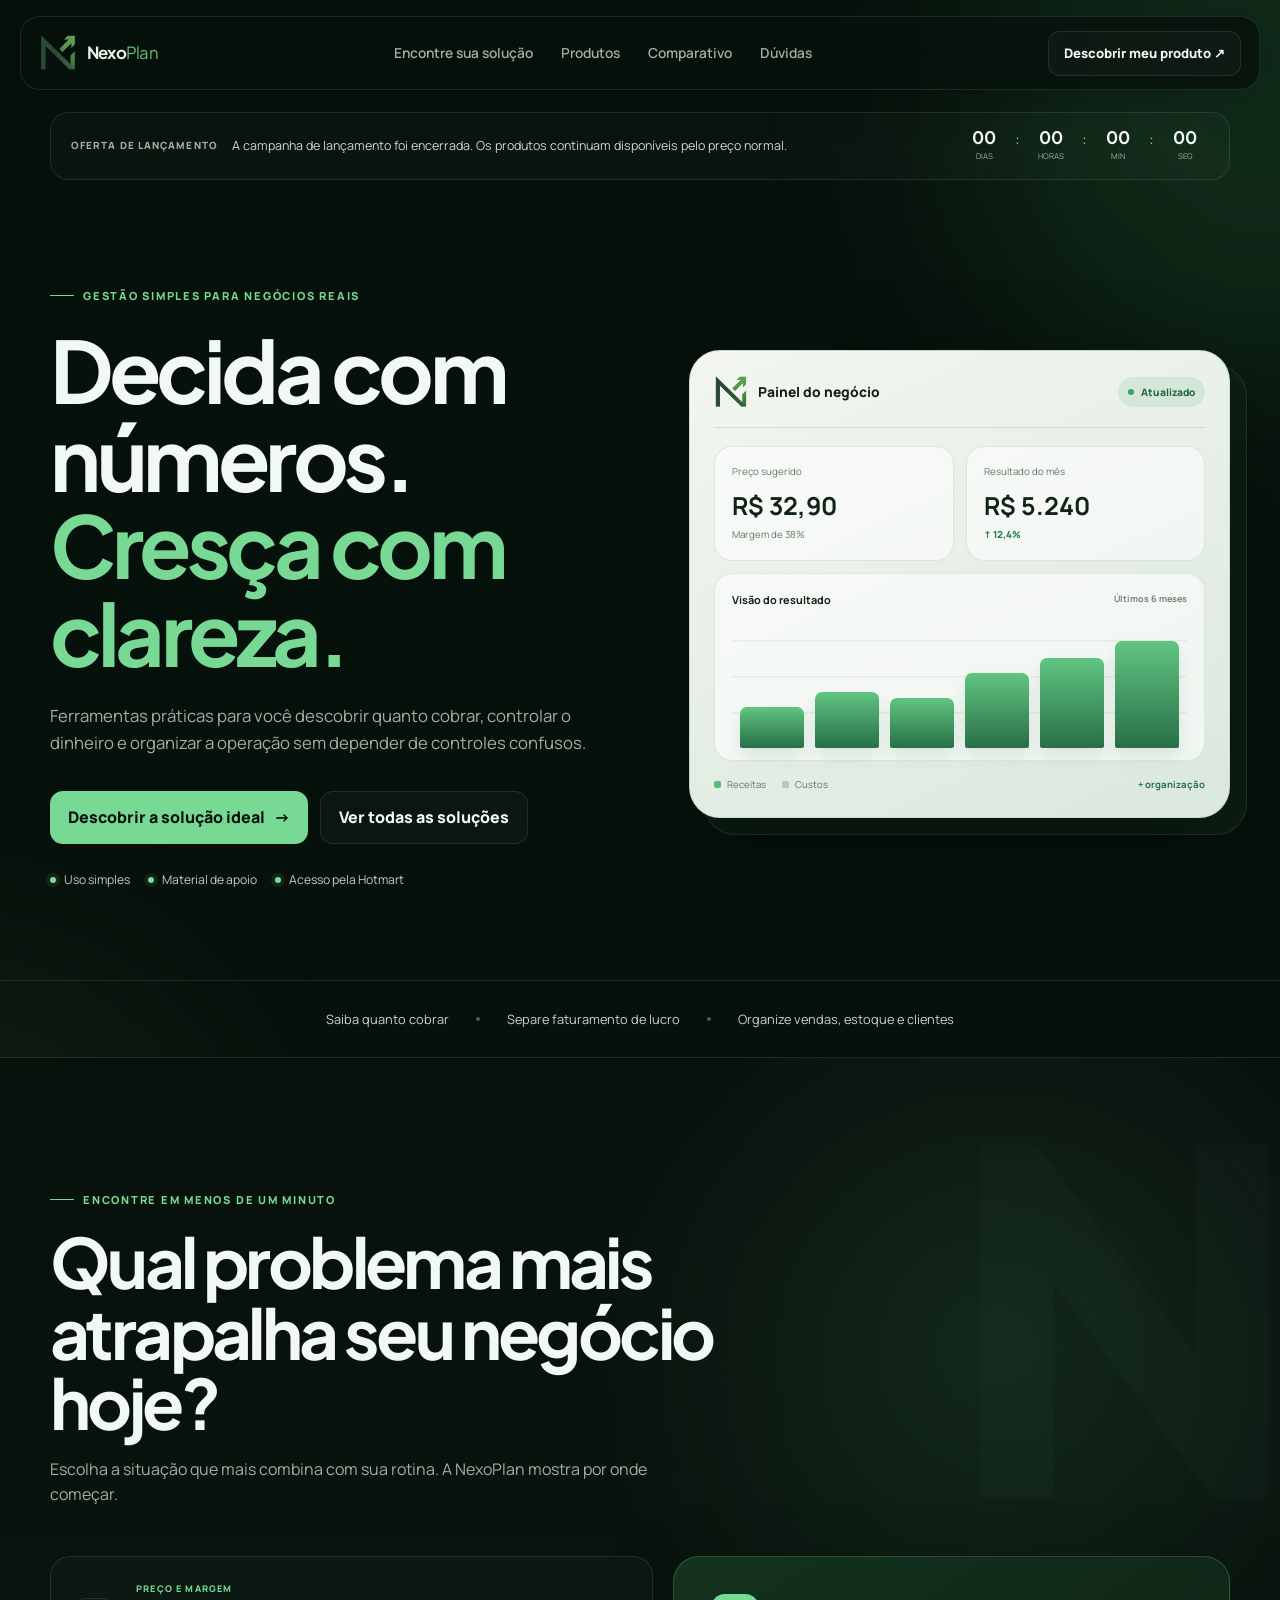
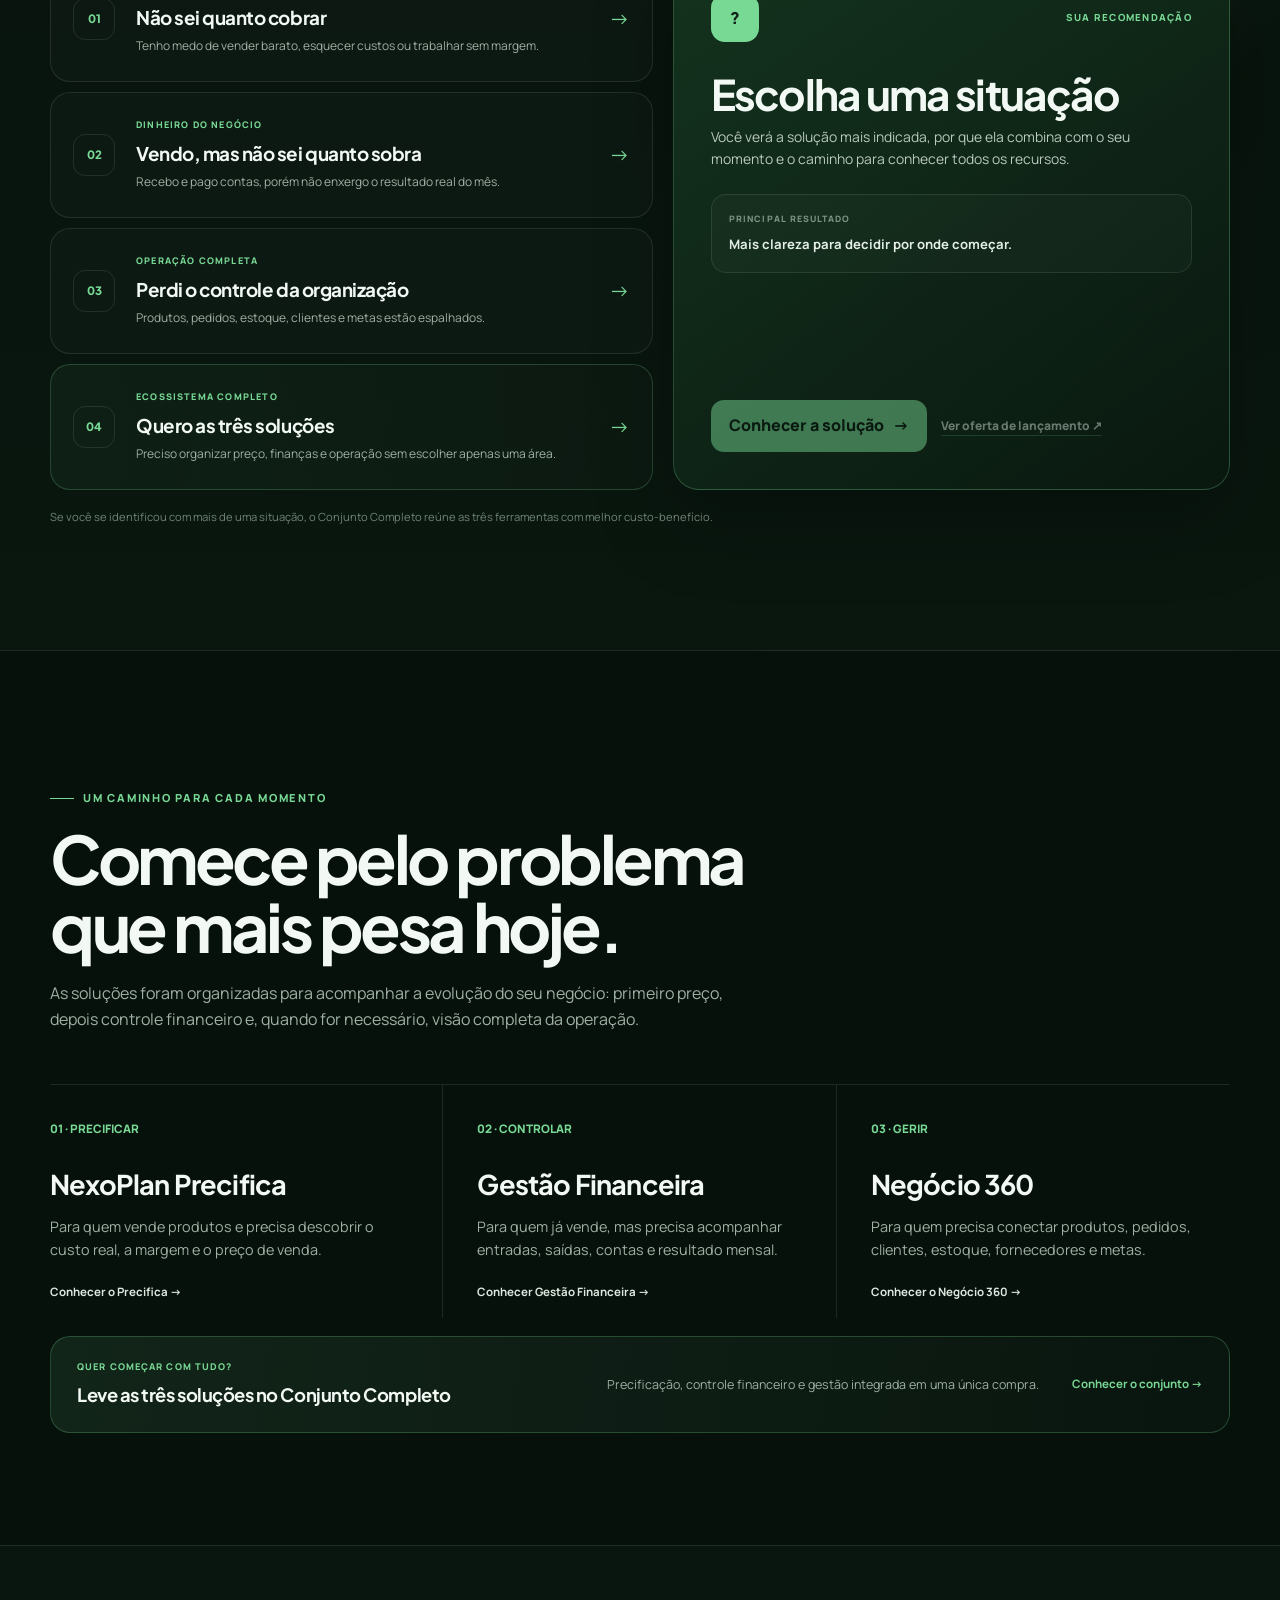
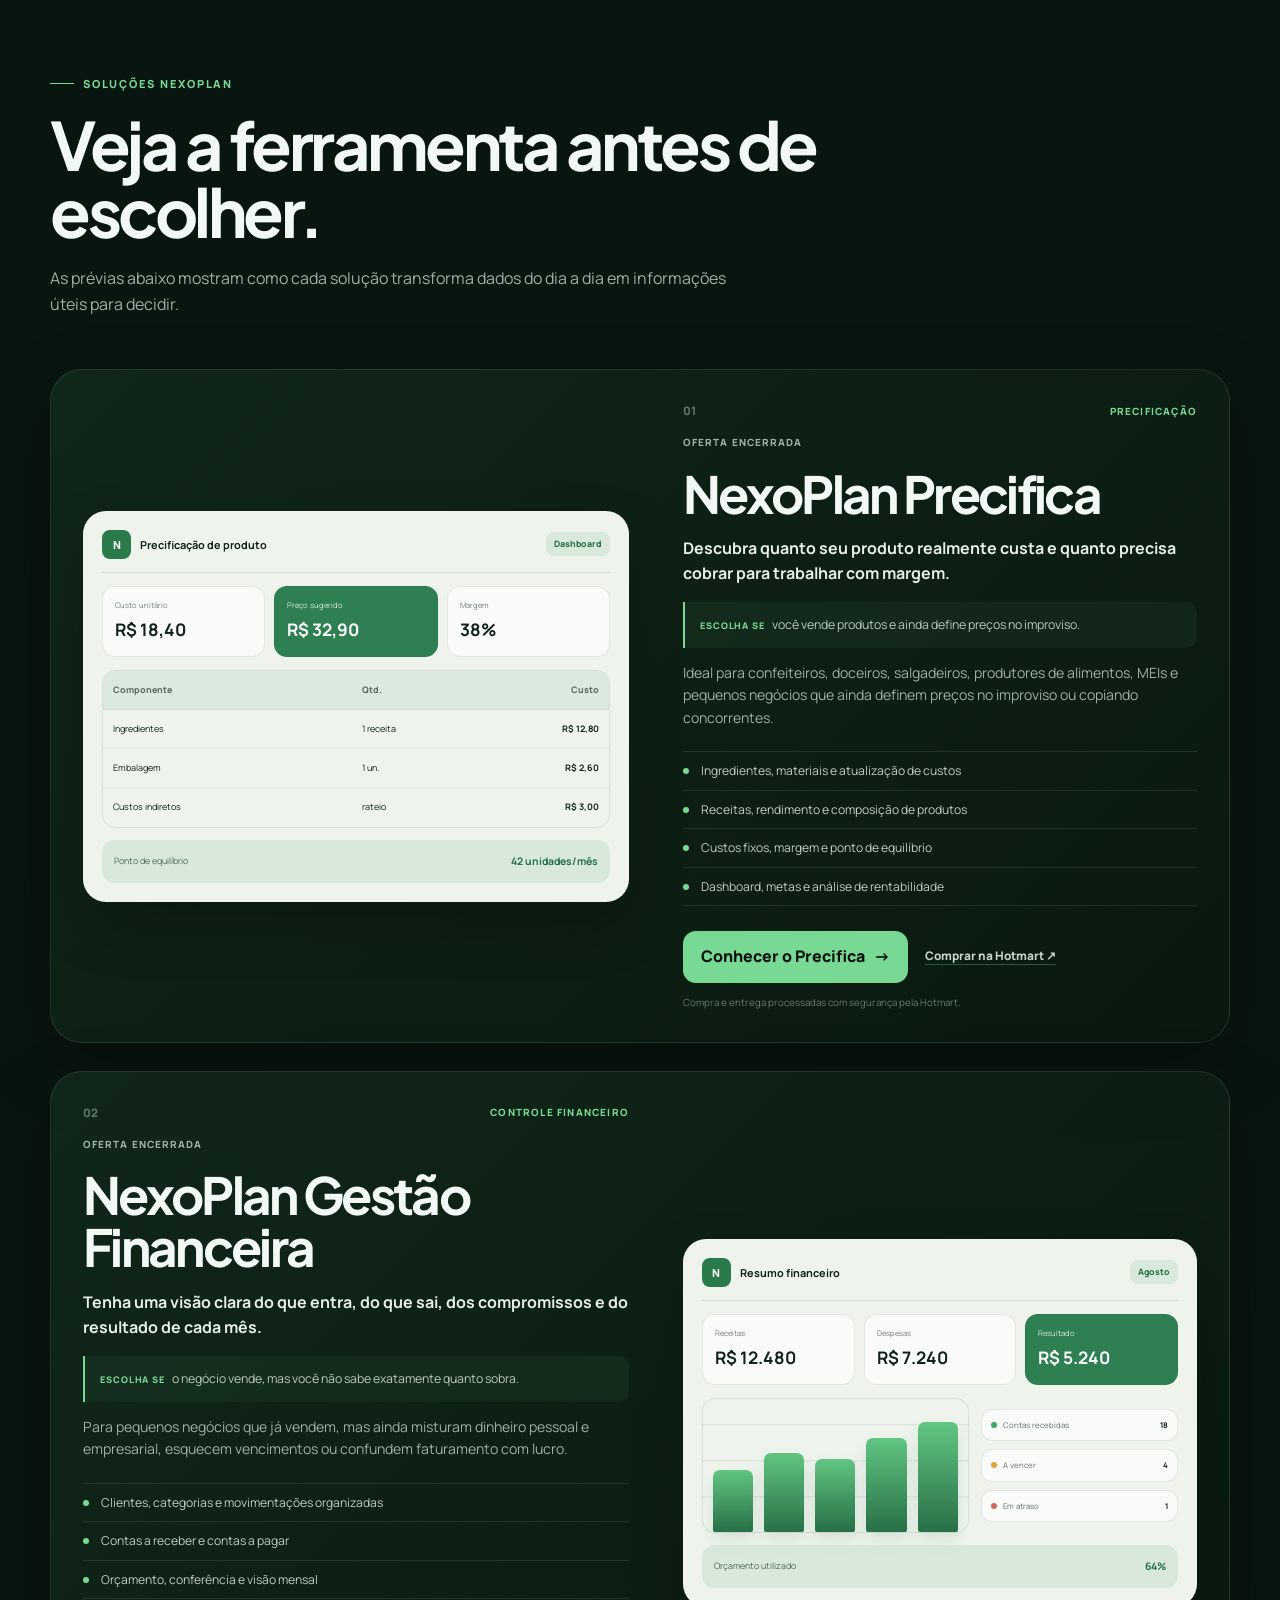
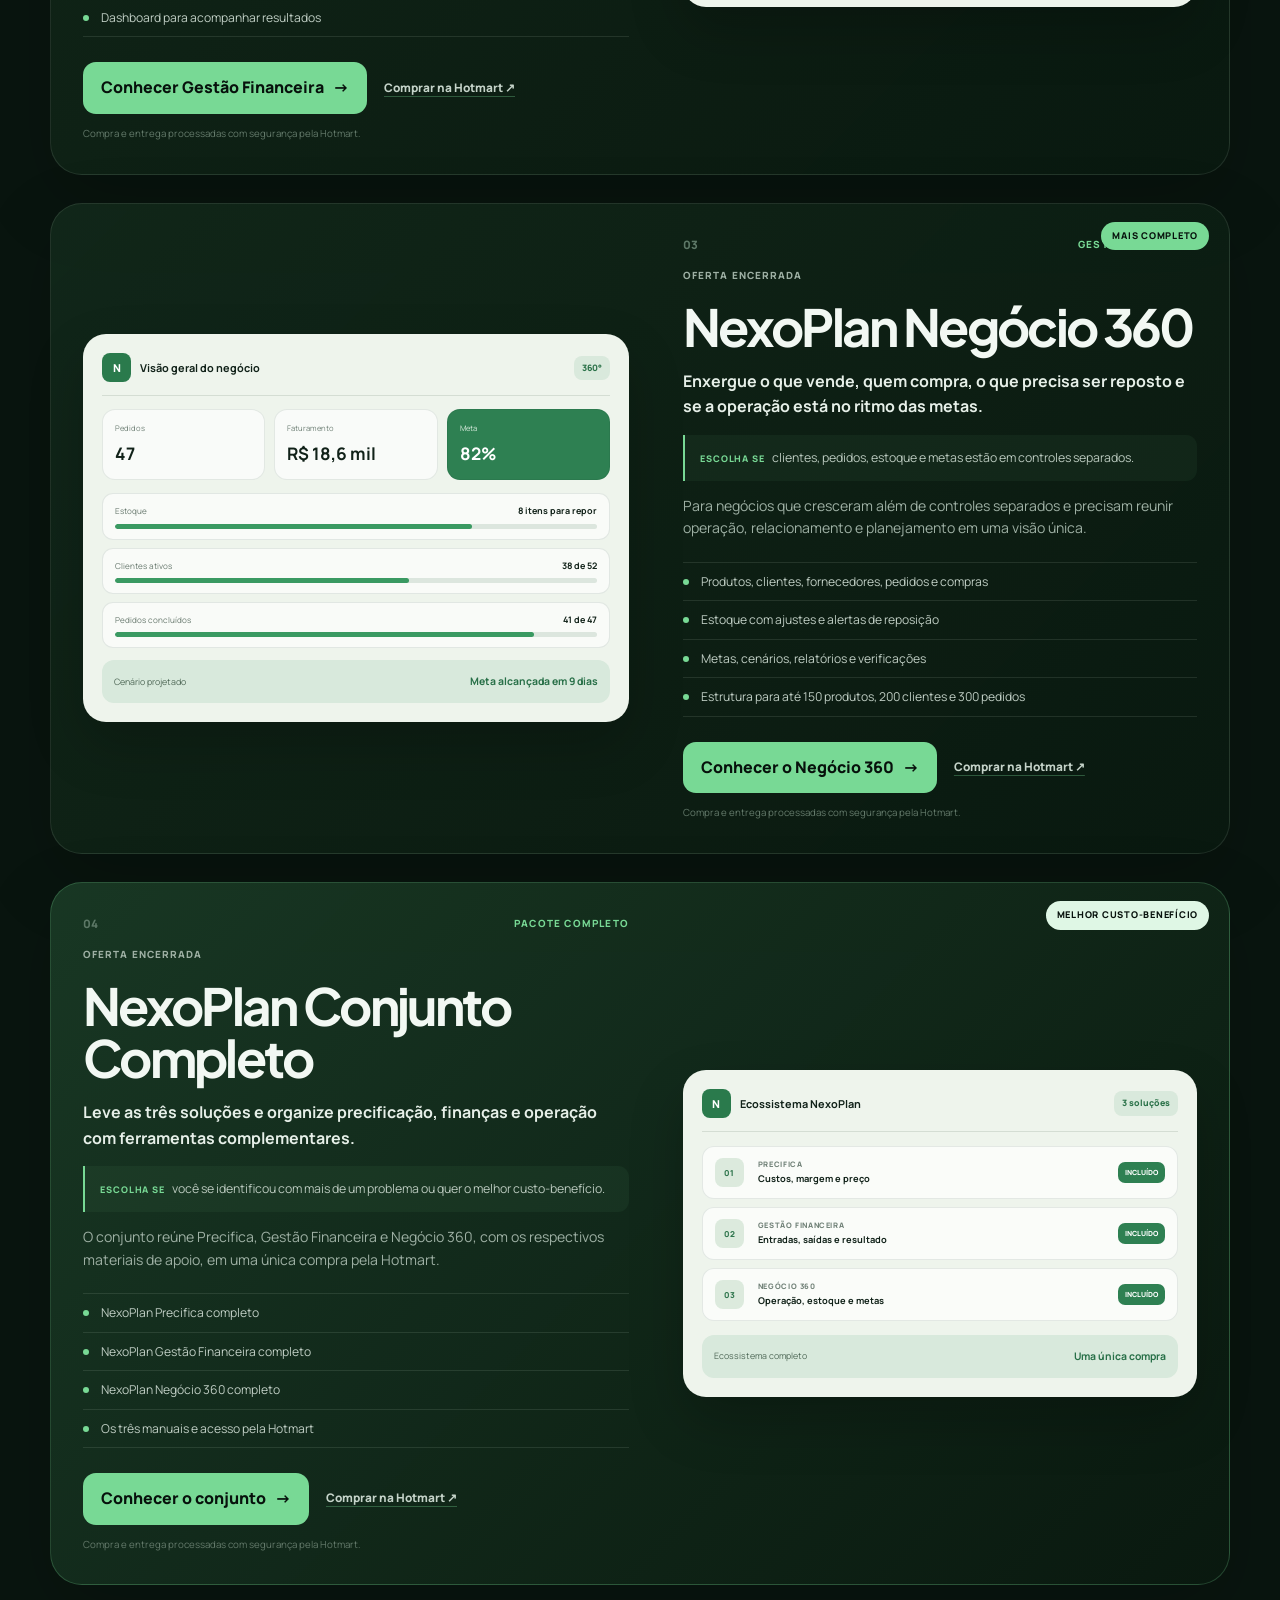
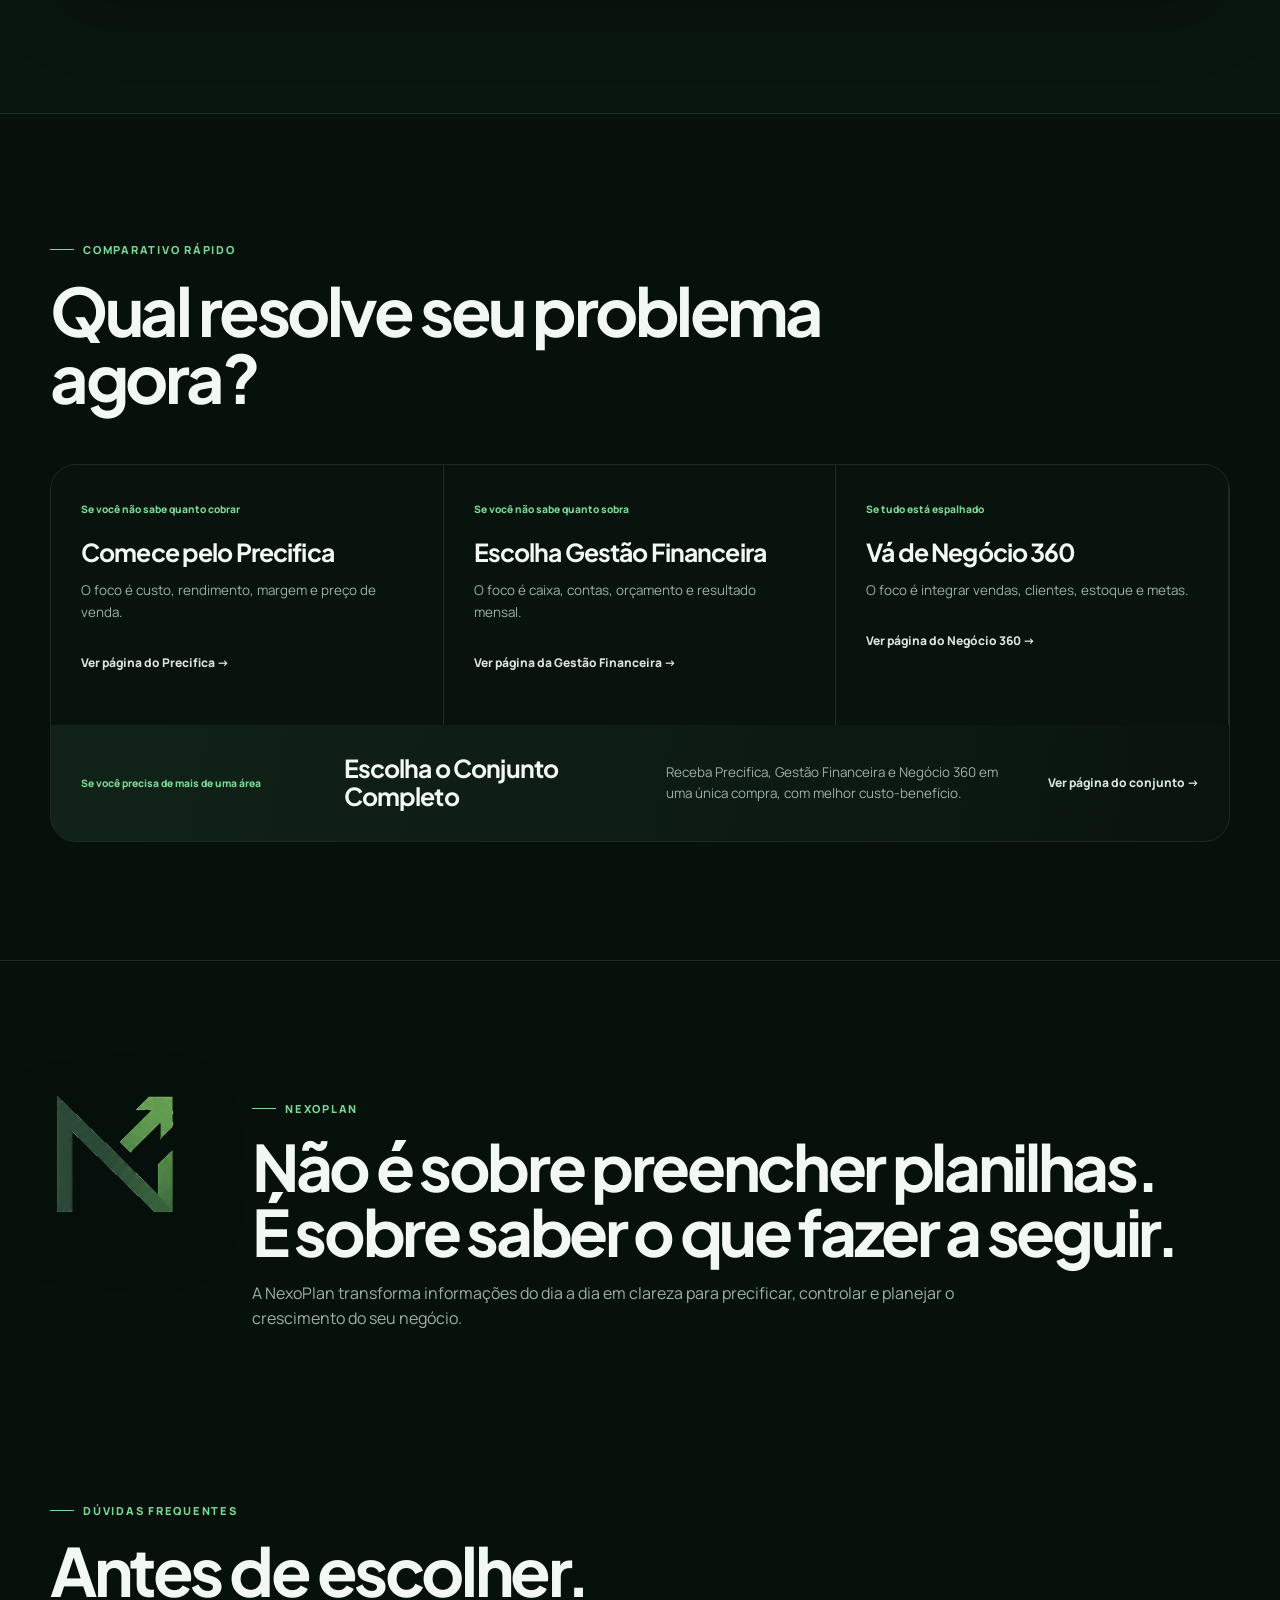
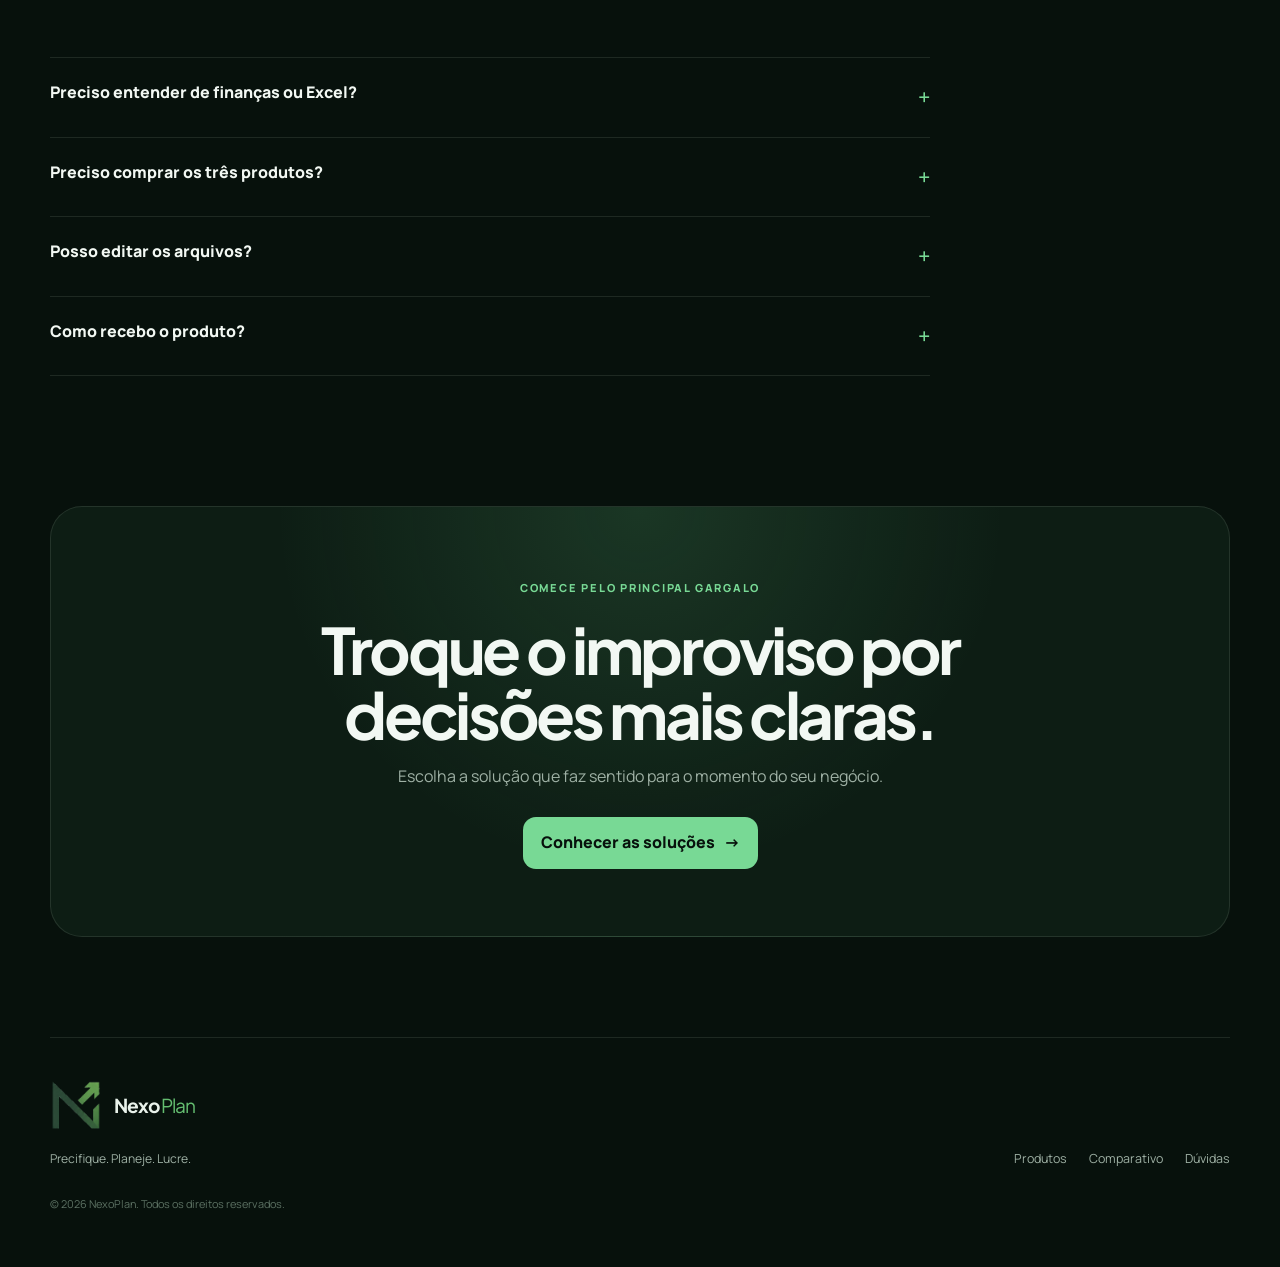
==== commit 4b45069d: "Fix visual reliability and footer branding" ====
--- a/index.html
+++ b/index.html
@@ -223,7 +223,7 @@
   </main>
 
   <footer class="site-footer">
-    <div class="footer-brand"><a class="brand brand-stacked" href="#topo"><img src="assets/nexoplan-logo-v2.png" alt="NexoPlan" width="180" height="126"></a><p>Precifique. Planeje. Lucre.</p></div>
+    <div class="footer-brand"><a class="brand brand-horizontal footer-logo" href="#topo" aria-label="NexoPlan"><img src="assets/nexoplan-icon-v2.png" alt="" width="52" height="52"><span><b>Nexo</b>Plan</span></a><p>Precifique. Planeje. Lucre.</p></div>
     <nav class="footer-links" aria-label="Navegação do rodapé"><a href="#solucoes">Produtos</a><a href="#comparativo">Comparativo</a><a href="#duvidas">Dúvidas</a></nav>
     <p class="copyright">© <span id="current-year"></span> NexoPlan. Todos os direitos reservados.</p>
   </footer>
--- a/styles.css
+++ b/styles.css
@@ -351,7 +351,11 @@
 .final-cta p { margin: 0 auto 27px; color: var(--muted); }
 .site-footer { width: min(1180px, calc(100% - 40px)); margin: 0 auto; padding: 42px 0 55px; display: grid; grid-template-columns: 1fr auto; gap: 26px; align-items: end; border-top: 1px solid var(--line); }
 .brand-stacked img { width: 168px; height: auto; object-fit: contain; }
-.footer-brand p { margin: 8px 0 0; color: var(--muted); font-size: .76rem; }
+.footer-logo { gap: 12px; }
+.footer-logo img { width: 52px; height: 52px; object-fit: contain; }
+.footer-logo span { font-family: "Plus Jakarta Sans", sans-serif; font-size: 1.2rem; color: #64bd70; letter-spacing: -.045em; }
+.footer-logo b { color: #e9f2eb; }
+.footer-brand p { margin: 10px 0 0; color: var(--muted); font-size: .76rem; }
 .footer-links { display: flex; flex-wrap: wrap; gap: 22px; color: var(--muted); font-size: .78rem; }
 .copyright { grid-column: 1 / -1; margin: 0; color: #5c7163; font-size: .68rem; }
 
@@ -368,10 +372,10 @@
 .product-modal ul { padding-left: 20px; color: #c2cfc5; font-size: .82rem; }
 .modal-buy { margin-top: 13px; }
 
-.reveal { opacity: 0; transform: translateY(18px); transition: opacity .65s ease, transform .65s ease; }
+.reveal { opacity: 1; transform: none; transition: opacity .65s ease, transform .65s ease; }
+.reveal.reveal-pending { opacity: 0; transform: translateY(18px); }
 .reveal.visible { opacity: 1; transform: none; }
 .delay-1 { transition-delay: .08s; }.delay-2 { transition-delay: .16s; }
-.no-js-reveal .reveal { opacity: 1; transform: none; }
 :focus-visible { outline: 2px solid var(--green); outline-offset: 4px; }
 .mobile-finder-cta { display: none; }
 
@@ -573,5 +577,6 @@
   .bundle-comparison { grid-template-columns: 1fr; }
   .bundle-comparison p { grid-column: auto; }
   .analytics-consent { left: 9px; right: 9px; bottom: 9px; width: calc(100% - 18px); grid-template-columns: 1fr; }
+  body:not(.product-page) .analytics-consent { bottom: 76px; }
   .analytics-consent-actions { display: grid; grid-template-columns: 1fr 1fr; }
 }
